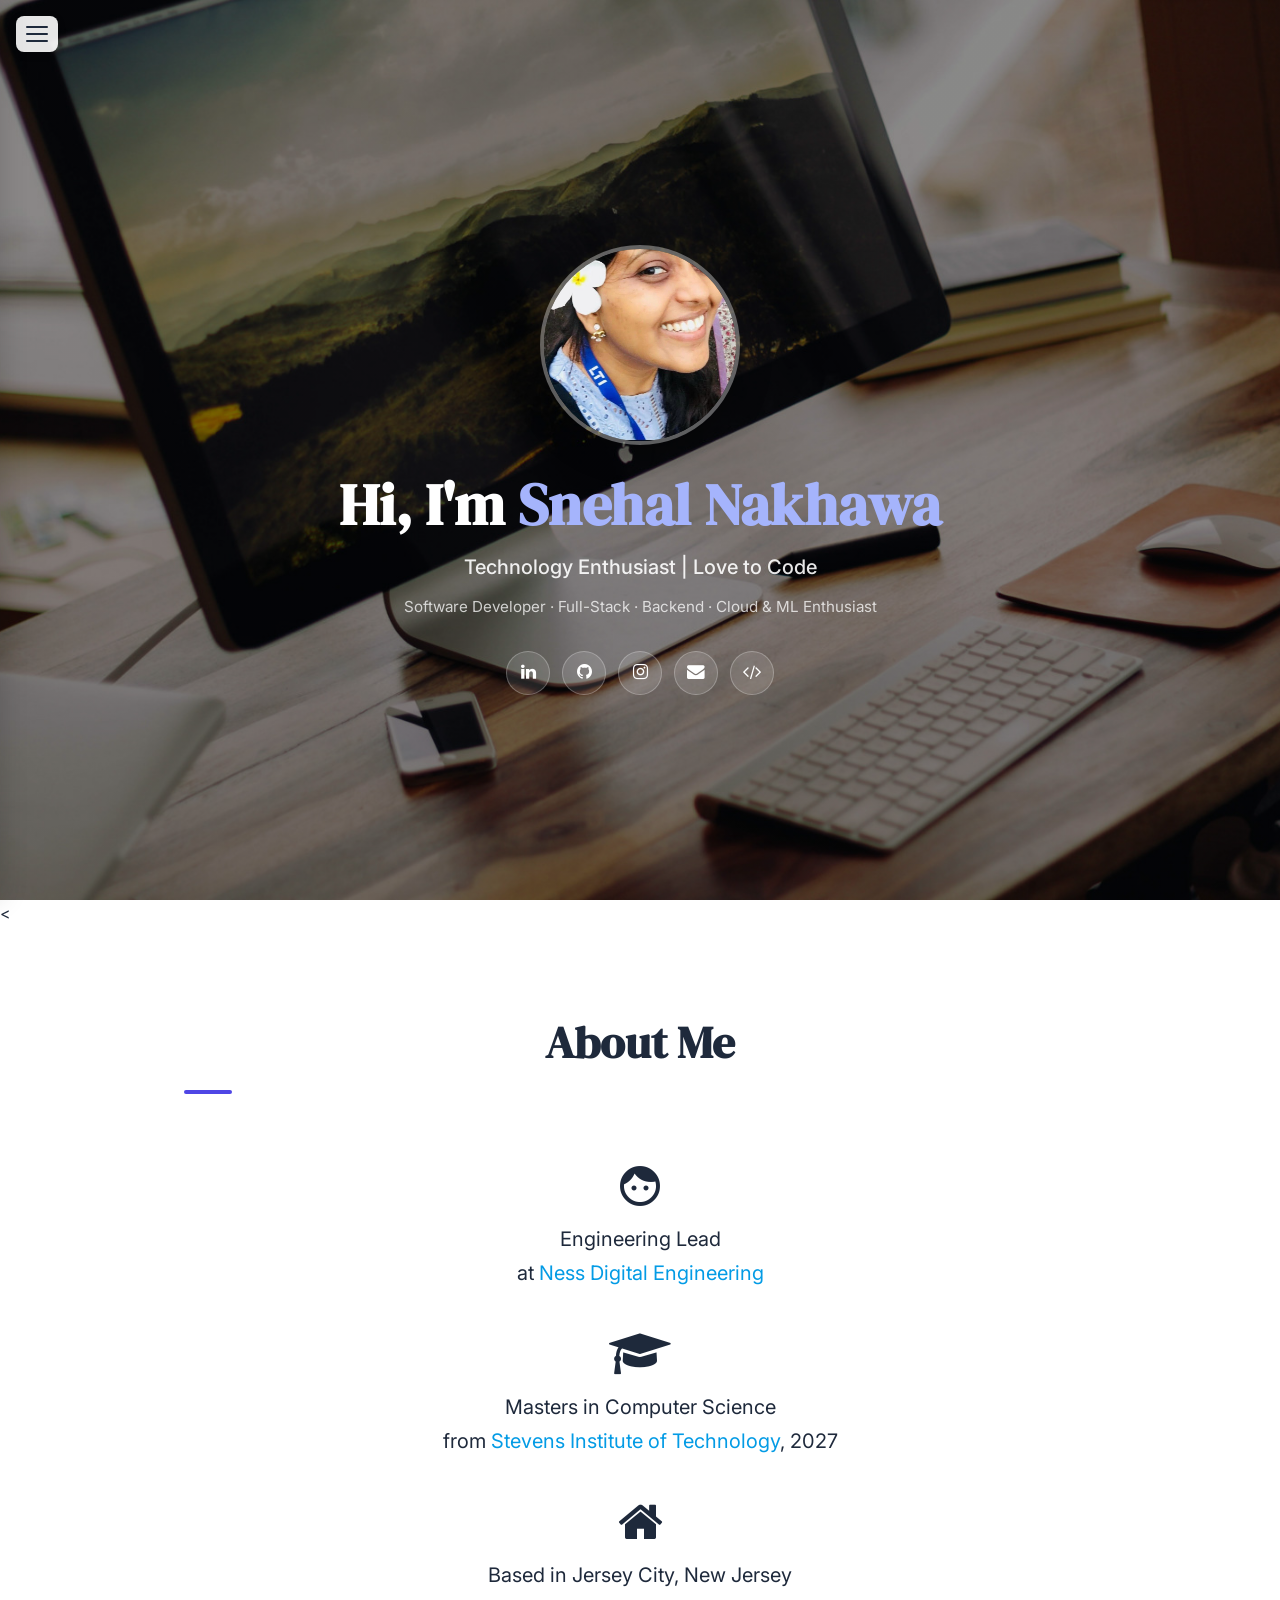
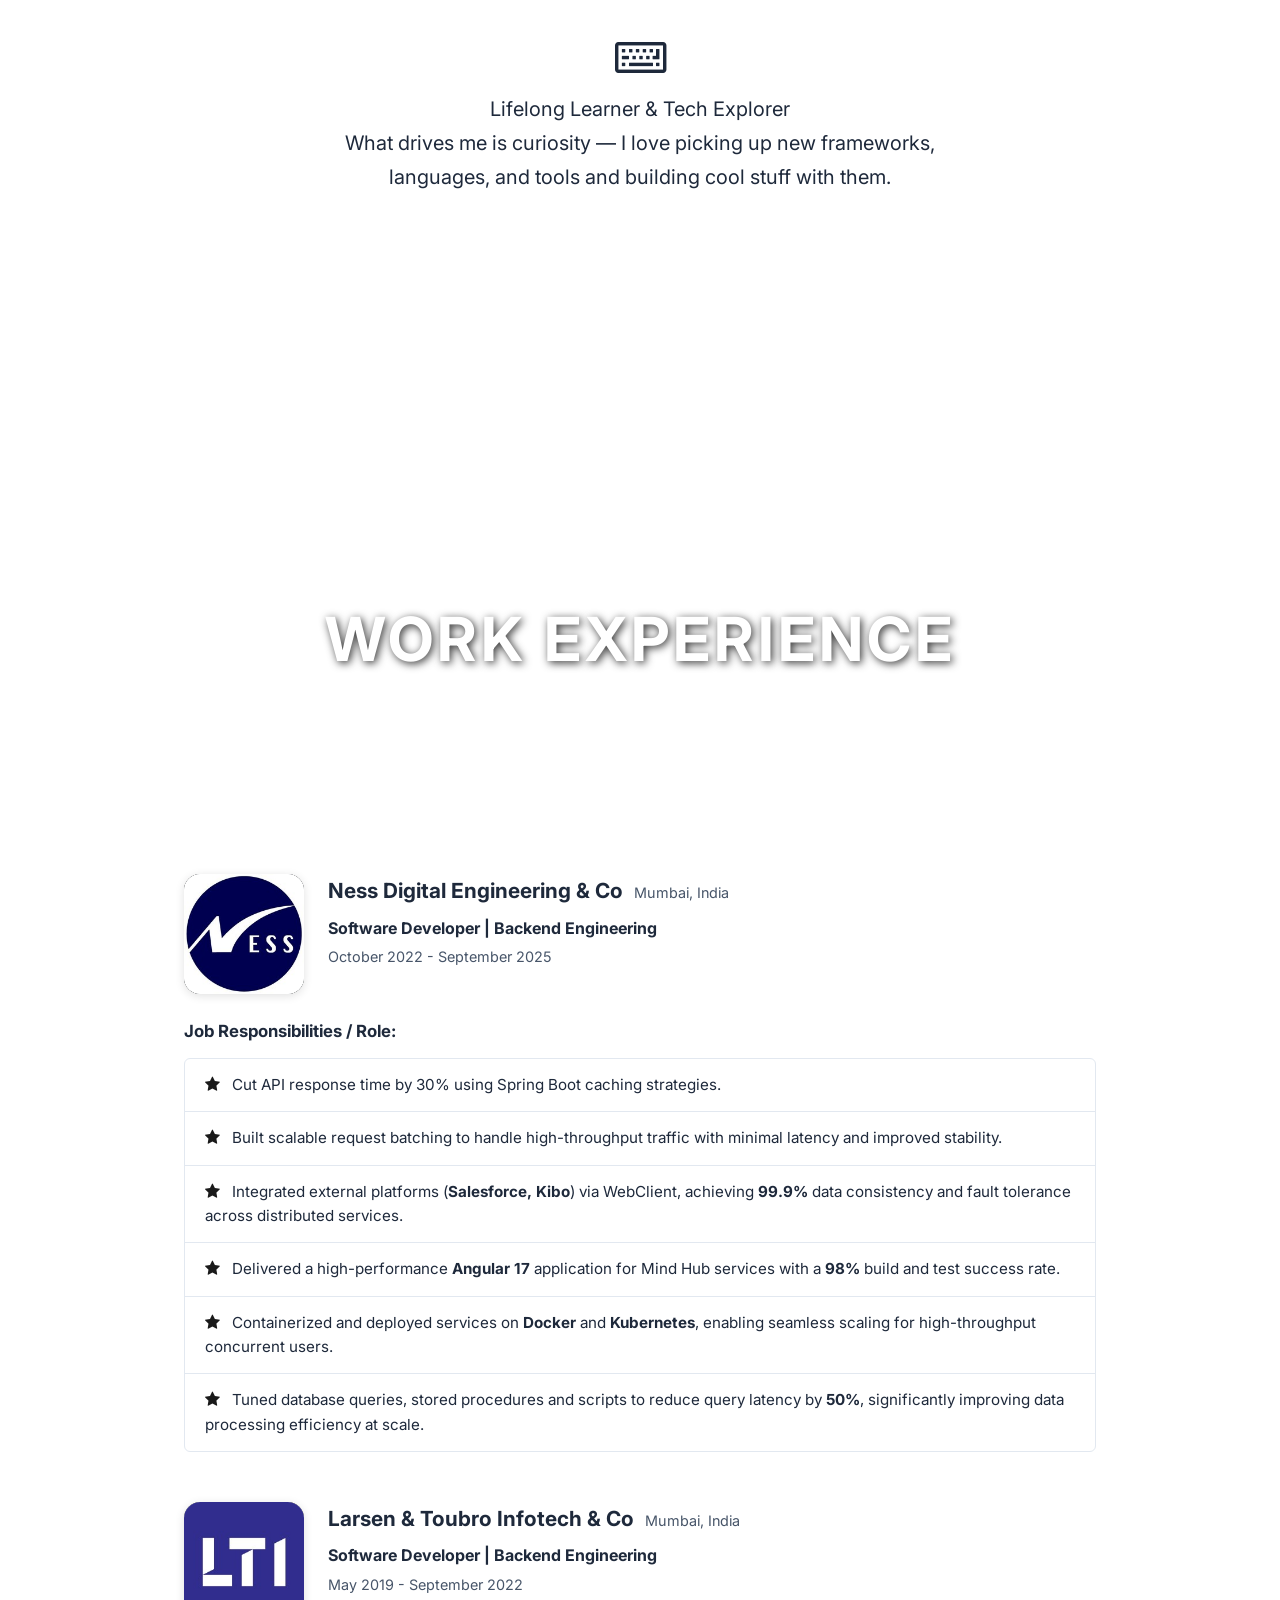
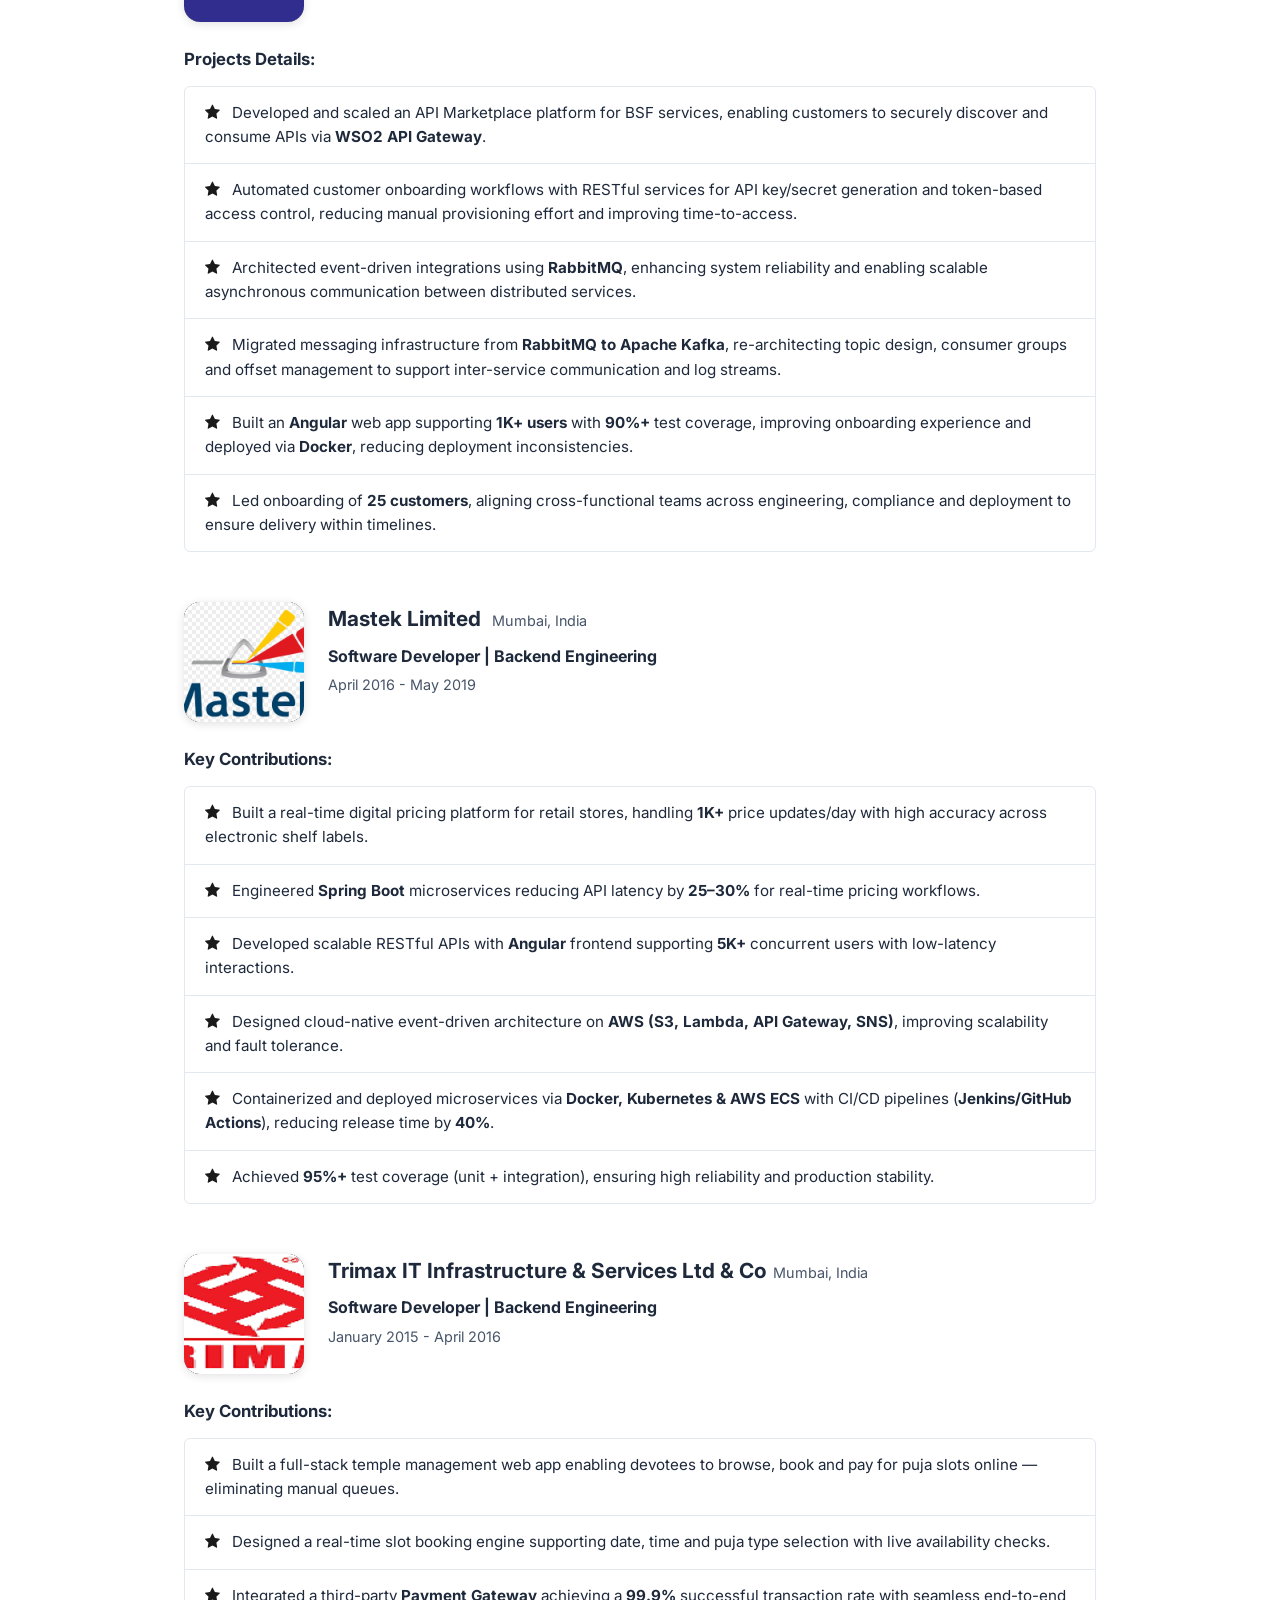
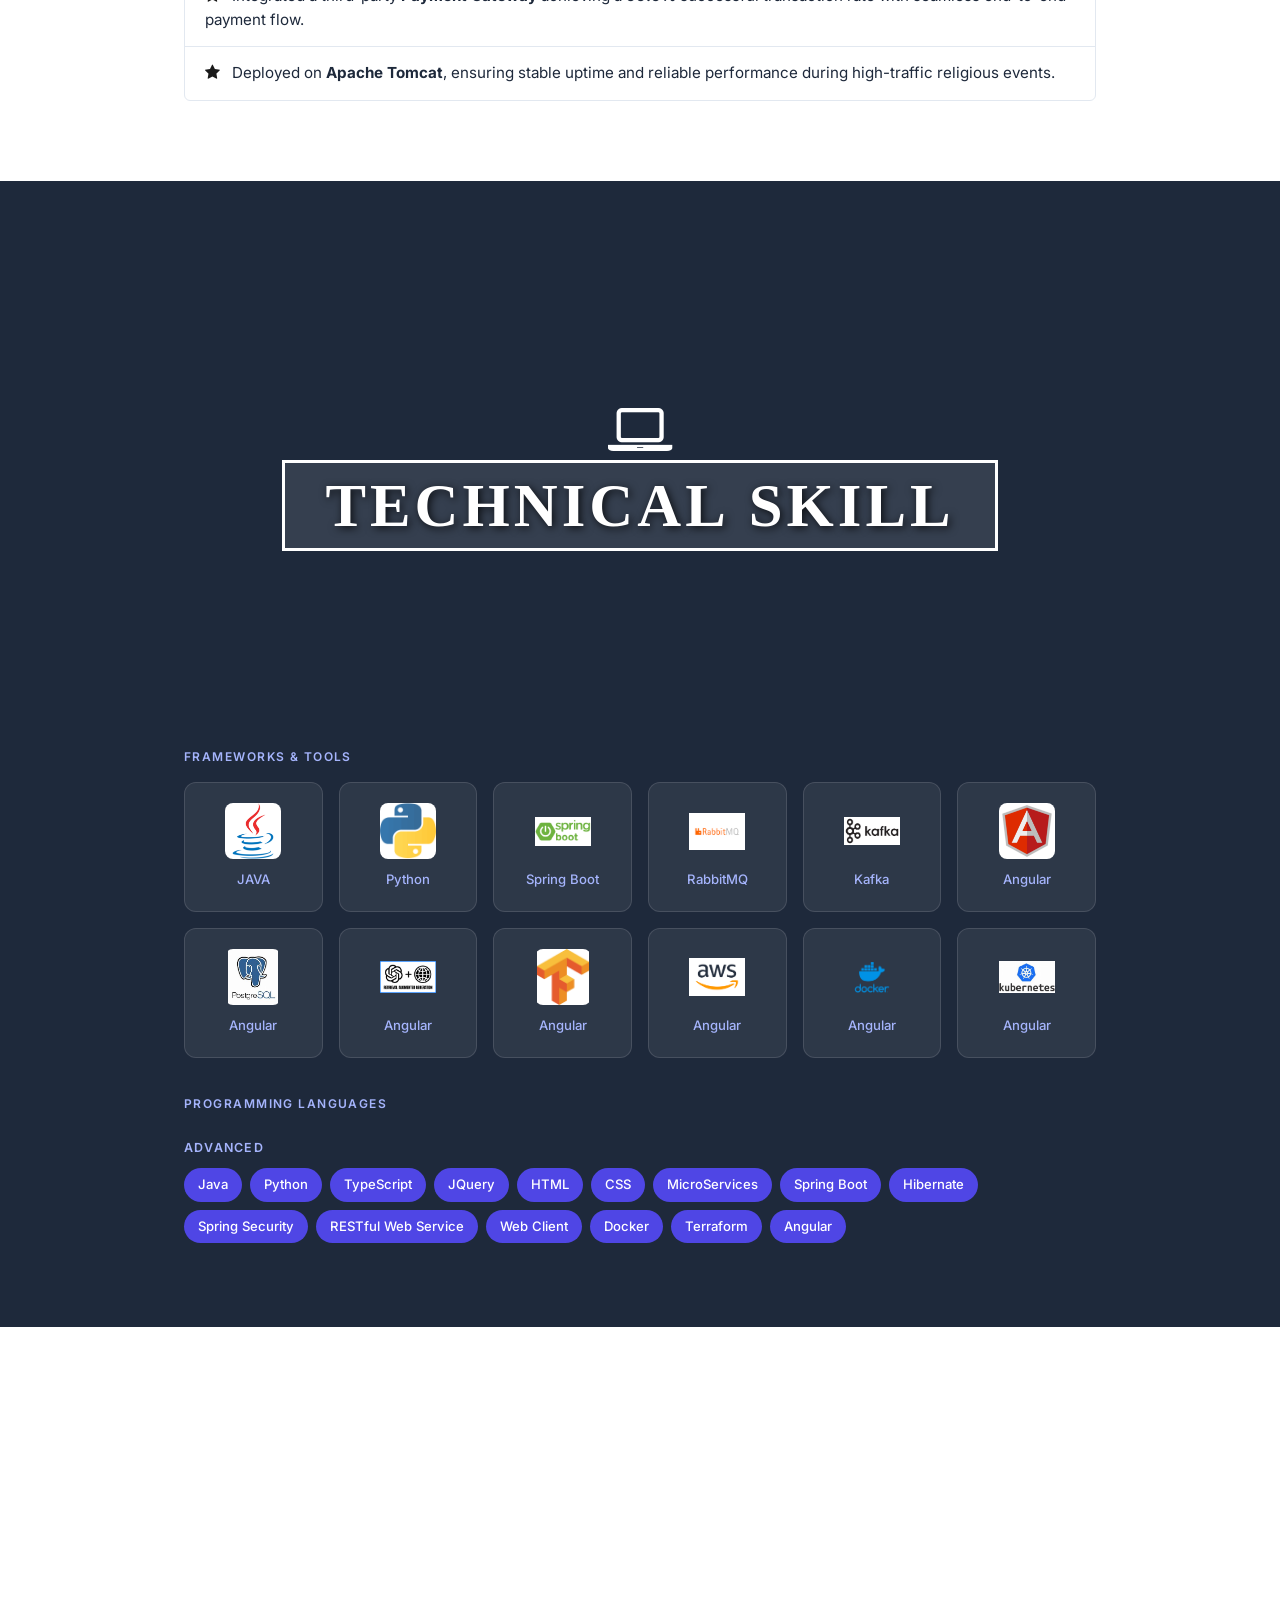
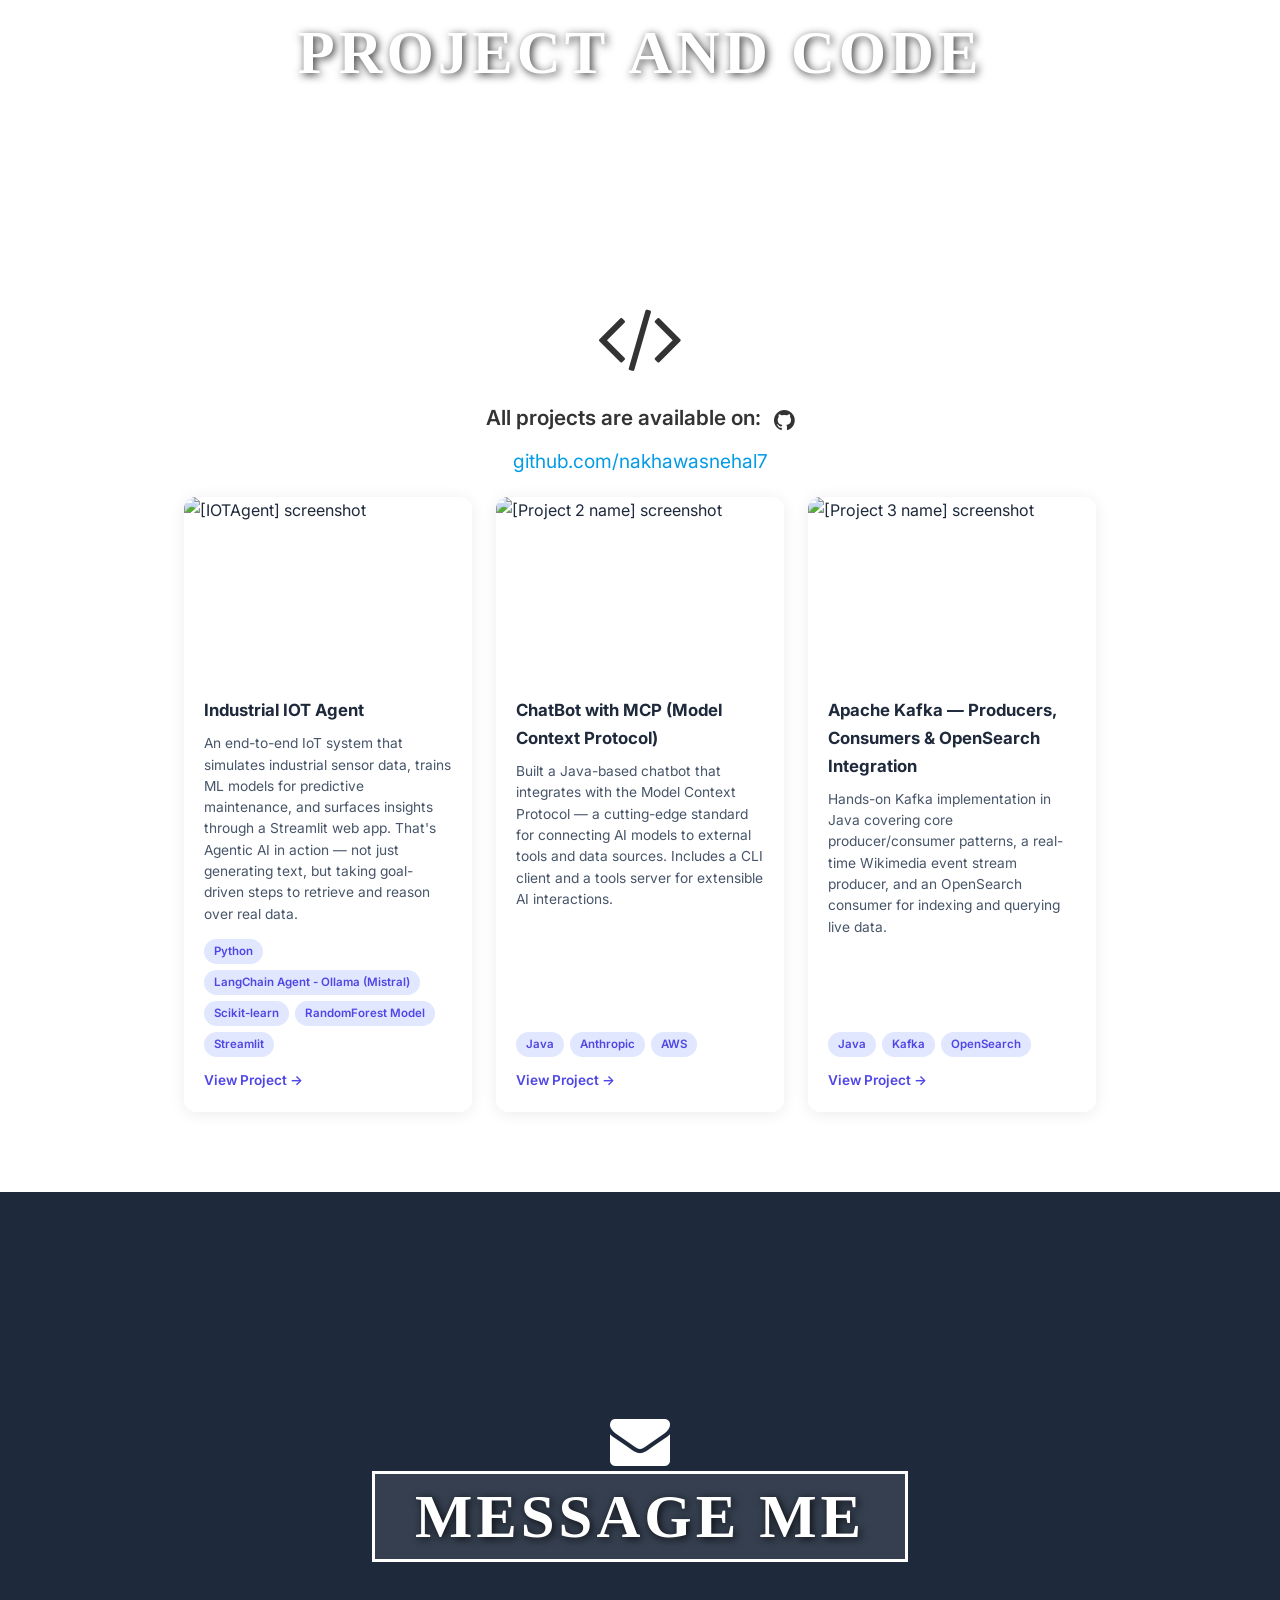
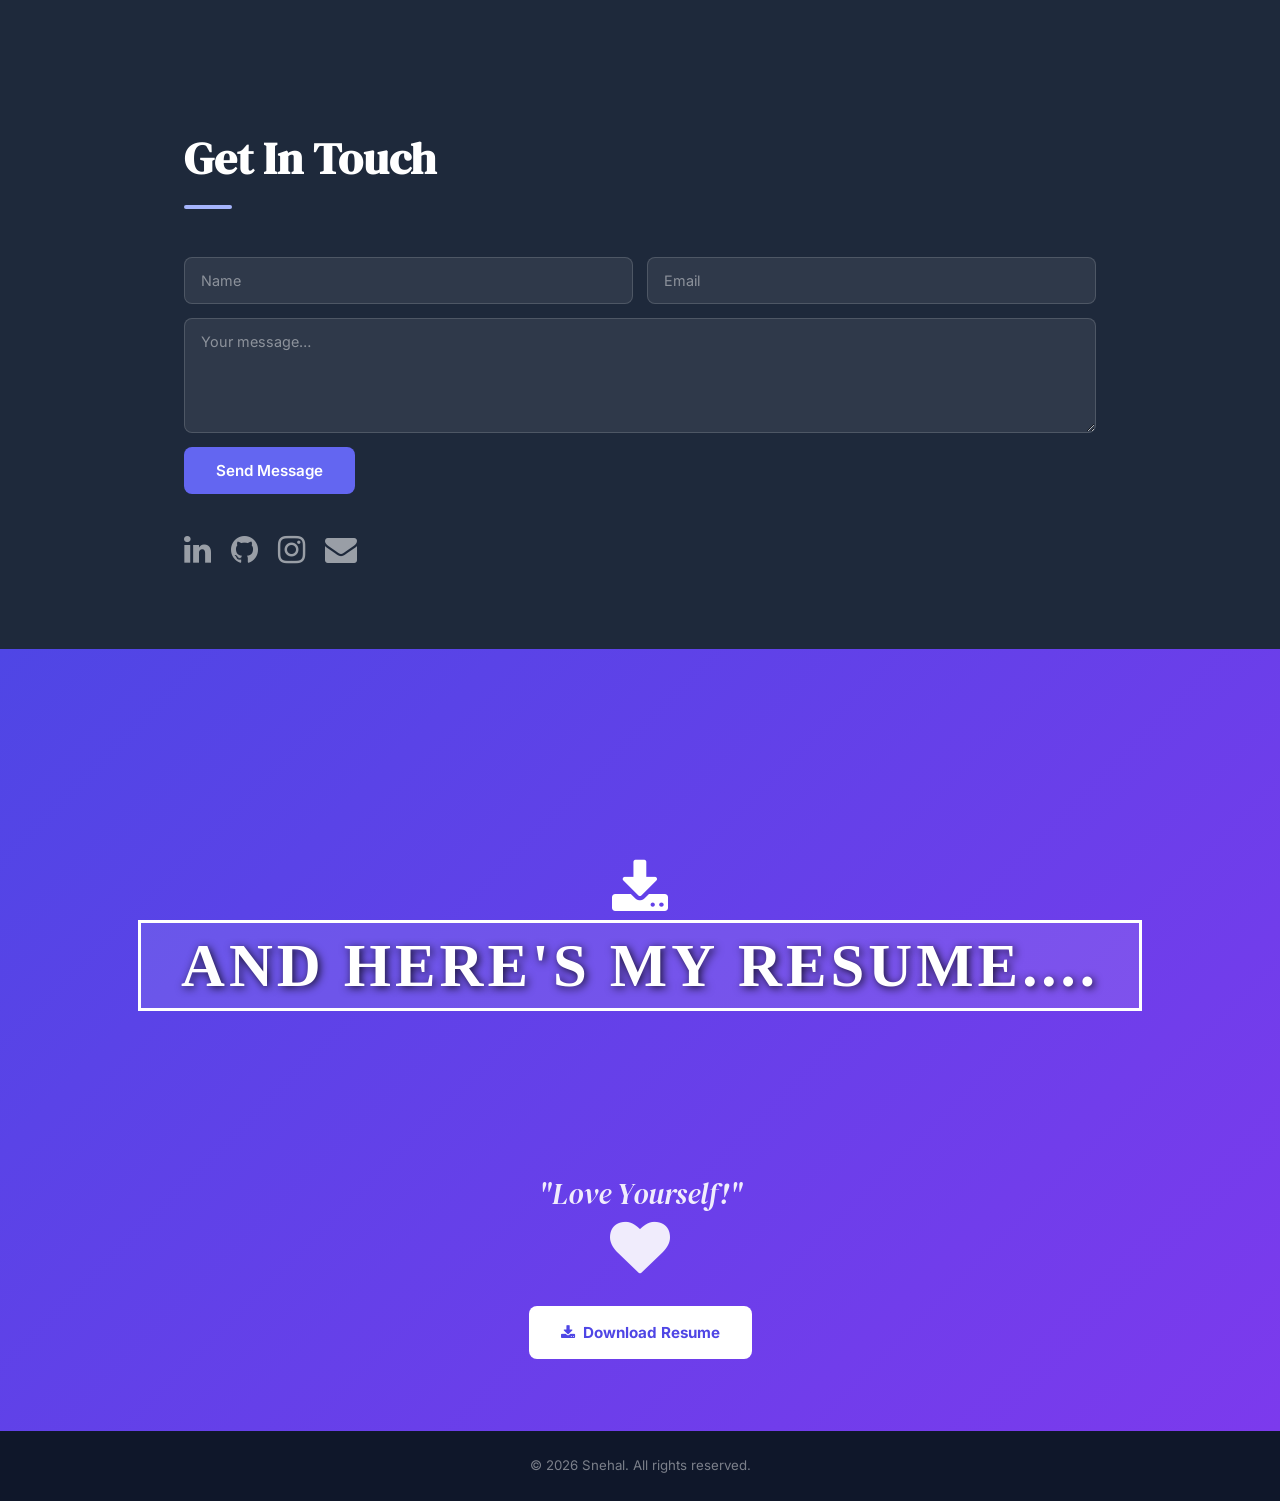
==== index.html @ 5f6dec52 "Added images, modified the html added experience added projects" ====
<!DOCTYPE html>
<html lang="en" dir="ltr" xmlns="http://www.w3.org/1999/html">
<head>
    <meta name="viewport" content="width=device-width, initial-scale=1">
    <meta charset="utf-8">
    <title>Snehal Nakhawa</title>
    <link rel="stylesheet" href="css/style.css">
    <link rel="stylesheet" href="https://cdnjs.cloudflare.com/ajax/libs/font-awesome/4.7.0/css/font-awesome.min.css">
    <link href="https://fonts.googleapis.com/css2?family=DM+Serif+Display:ital@0;1&family=Inter:wght@300;400;500;600&display=swap"
          rel="stylesheet">
    <link rel="stylesheet" href="https://fonts.googleapis.com/icon?family=Material+Icons">
</head>
<body>

<!-- =========================================================
     SIDE NAV
========================================================= -->
<input type="checkbox" id="togglebox">
<div class="overlay"><label for="togglebox"></label></div>

<nav id="offcanvas-menu">
    <div class="nav-header">
        <!-- PLACEHOLDER: Replace src with your avatar image -->
        <img class="nav-avatar" src="https://placehold.co/80x80/c7d2fe/4f46e5?text=You" alt="Your photo">
        <p class="nav-name">Your Name</p>
        <p class="nav-role">Your Role</p>
    </div>
    <ul class="side-nav-list">
        <li><a href="#hero"><i class="fa fa-home"></i> Home</a></li>
        <li><a href="#about"><i class="fa fa-user"></i> About Me</a></li>
        <li><a href="#skills"><i class="fa fa-laptop"></i> Skills</a></li>
        <li><a href="#experience"><i class="fa fa-briefcase"></i> Experience</a></li>
        <li><a href="#achievements"><i class="fa fa-star"></i> Achievements</a></li>
        <li><a href="#projects"><i class="fa fa-code"></i> Projects</a></li>
        <li><a href="#contact"><i class="fa fa-envelope"></i> Contact</a></li>
        <li>
            <a href="resume.pdf" target="_blank">
                <i class="fa fa-download"></i> My Resume
            </a>
        </li>
    </ul>
</nav>

<!-- Hamburger toggle -->
<div class="menu-toggle-wrap">
    <label for="togglebox" id="navtoggler" aria-label="Toggle menu">
        <span></span><span></span><span></span>
    </label>
</div>

<!-- =========================================================
     HERO
========================================================= -->
<section class="hero" id="hero" style="
  background-image: linear-gradient(rgba(0,0,0,0.45), rgba(0,0,0,0.45)), url('mac-desk.jpg');
  background-size: cover;
  background-position: center top;
">
    <div class="hero-inner">

        <!-- This should be YOUR ACTUAL PHOTO, not the banner -->
        <img
                class="hero-avatar"
                src="Snehal1.jpeg"
                alt="Photo of Snehal Nakhawa"
        >

        <h1 class="hero-name">Hi, I'm <strong>Snehal Nakhawa</strong></h1>
        <p class="hero-tagline">Technology Enthusiast | Love to Code</p>
        <p class="hero-sub">Software Developer · Full-Stack · Backend · Cloud & ML Enthusiast</p>

        <div class="hero-socials">
            <a href="https://www.linkedin.com/in/snehal-nakhawa-6ab2b4117/" aria-label="LinkedIn" class="social-icon"><i class="fa fa-linkedin"></i></a>
            <a href="https://github.com/nakhawasnehal7/" aria-label="GitHub" class="social-icon"><i class="fa fa-github"></i></a>
            <a href="#" aria-label="Instagram" class="social-icon"><i class="fa fa-instagram"></i></a>
            <a href="nakhawasnehal7@gmail.com" aria-label="Email" class="social-icon"><i class="fa fa-envelope"></i></a>
            <a href="https://leetcode.com/u/nakhawasnehal/" aria-label="Email" class="social-icon"><i class="fa fa-code"></i></a>
        </div>

    </div>
</section>

<!-- =========================================================
     ABOUT
========================================================= -->
<
<section class="section-block" id="about">
    <div class="section-inner">
        <h2 class="section-title" style="text-align:center;">About Me</h2>

        <div class="about-center">

            <!-- Job -->
            <div class="about-center-item">
                <i class="material-icons about-center-icon">face</i>
                <p>Engineering Lead</p>
                <p>at <a href="https://www.ness.com/">Ness Digital Engineering</a></p>
            </div>

            <!-- Education -->
            <div class="about-center-item">
                <i class="fa fa-graduation-cap about-center-icon"></i>
                <p>Masters in Computer Science</p>
                <p>from <a href="https://www.stevens.edu/">Stevens Institute of Technology</a>, 2027</p>
            </div>

            <!-- Hometown -->
            <div class="about-center-item">
                <i class="fa fa-home about-center-icon"></i>
                <p>Based in Jersey City, New Jersey</p>
            </div>

            <!-- Passion -->
            <div class="about-center-item">
                <i class="fa fa-keyboard-o about-center-icon"></i>
                <p>Lifelong Learner &amp; Tech Explorer</p>
                <p>What drives me is curiosity — I love picking up new frameworks, languages, and tools and building
                    cool stuff with them.</p>
            </div>

        </div>
    </div>
</section>


<!-- =========================================================
     WORK EXPERIENCE
========================================================= -->
<section class="section-block" id="experience">
    <div style="
    background-image: linear-gradient(rgba(0,0,0,0.5), rgba(0,0,0,0.4)), url('macbook-coffee.jpg');
    min-height: 450px;
    background-attachment: fixed;
    background-position: center;
    background-repeat: no-repeat;
    background-size: cover;
    display: flex;
    align-items: center;
    justify-content: center;
    text-align: center;
    ">
        <div>
            <i class="fa fa-briefcase" style="
      font-size: 60px;
      color: #fff;
      display: block;
      margin-bottom: 20px;
    "></i>
            <span style="
      font-size: 3.8rem;
      color: #fff;
      font-weight: bold;
      letter-spacing: 4px;
      text-transform: uppercase;
      border: 3px solid #fff;
      padding: 12px 40px;
      background-color: rgba(255,255,255,0.1);
      display: inline-block;
      text-shadow: 2px 2px 8px rgba(0,0,0,0.8);
    ">Work Experience</span>
        </div>
    </div>


    <!-- ── Ness Digital Engineering ── -->
    <div class="section-inner">
        <div class="exp-card-v2" style="margin-top: 50px;">
            <div class="exp-logo-v2" style="background:#1a1a1a;">
                <!-- "&" symbol logo like the screenshot -->
                <div class="exp-logo-v2">
                    <img src="CompanyLogo/Ness_Digital_Engineering_Logo.jpg" alt="LTI logo">
                </div>
            </div>
            <div class="exp-details-v2">
                <h3 class="exp-company-v2">Ness Digital Engineering &amp; Co <span
                        class="exp-loc-v2">Mumbai, India</span></h3>
                <p class="exp-role-v2">Software Developer | Backend Engineering</p>
                <p class="exp-dates-v2">October 2022 - September 2025</p>
            </div>
        </div>

        <p class="exp-resp-heading">Job Responsibilities / Role:</p>
        <ul class="exp-star-list">
            <li><i class="fa fa-star"></i>
                Cut API response time by 30% using Spring Boot caching strategies.
            </li>
            <li><i class="fa fa-star"></i>
                Built scalable request batching to handle high-throughput traffic with minimal latency and improved
                stability.
            </li>
            <li>
                <i class="fa fa-star"></i>
                Integrated external platforms (<b>Salesforce, Kibo</b>) via WebClient, achieving <b>99.9%</b> data
                consistency and fault tolerance across distributed services.
            </li>
            <li>
                <i class="fa fa-star"></i>
                Delivered a high-performance <b>Angular 17</b> application for Mind Hub services with a <b>98%</b> build
                and test success rate.
            </li>
            <li>
                <i class="fa fa-star"></i>
                Containerized and deployed services on <b>Docker</b> and <b>Kubernetes</b>, enabling seamless scaling
                for high-throughput concurrent users.
            </li>
            <li>
                <i class="fa fa-star"></i>
                Tuned database queries, stored procedures and scripts to reduce query latency by <b>50%</b>,
                significantly improving data processing efficiency at scale.
            </li>
        </ul>

        <!-- ── Larsen & Toubro Infotech ── -->
        <div class="exp-card-v2" style="margin-top: 50px;">
            <div class="exp-logo-v2" style="background:#1a1a1a;">
                <!-- "&" symbol logo like the screenshot -->
                <div class="exp-logo-v2">
                    <img src="CompanyLogo/LTI-logo1.png" alt="LTI logo">
                </div>
            </div>
            <div class="exp-details-v2">
                <h3 class="exp-company-v2">Larsen & Toubro Infotech &amp; Co <span
                        class="exp-loc-v2">Mumbai, India</span></h3>
                <p class="exp-role-v2">Software Developer | Backend Engineering</p>
                <p class="exp-dates-v2">May 2019 - September 2022</p>
            </div>
        </div>

        <p class="exp-resp-heading">Projects Details:</p>
        <ul class="exp-star-list">
            <li>
                <i class="fa fa-star"></i>
                Developed and scaled an API Marketplace platform for BSF services, enabling customers to securely
                discover and consume APIs via <b>WSO2 API Gateway</b>.
            </li>
            <li>
                <i class="fa fa-star"></i>
                Automated customer onboarding workflows with RESTful services for API key/secret generation and
                token-based access control, reducing manual provisioning effort and improving time-to-access.
            </li>
            <li>
                <i class="fa fa-star"></i>
                Architected event-driven integrations using <b>RabbitMQ</b>, enhancing system reliability and enabling
                scalable asynchronous communication between distributed services.
            </li>
            <li>
                <i class="fa fa-star"></i>
                Migrated messaging infrastructure from <b>RabbitMQ to Apache Kafka</b>, re-architecting topic design,
                consumer groups and offset management to support inter-service communication and log streams.
            </li>
            <li>
                <i class="fa fa-star"></i>
                Built an <b>Angular</b> web app supporting <b>1K+ users</b> with <b>90%+</b> test coverage, improving
                onboarding experience and deployed via <b>Docker</b>, reducing deployment inconsistencies.
            </li>
            <li>
                <i class="fa fa-star"></i>
                Led onboarding of <b>25 customers</b>, aligning cross-functional teams across engineering, compliance
                and deployment to ensure delivery within timelines.
            </li>
        </ul>


        <!-- ── Mastek Limited ── -->
        <div class="exp-card-v2" style="margin-top: 50px;">
            <div class="exp-logo-v2" style="background:#1a1a1a;">
                <!-- "&" symbol logo like the screenshot -->
                <div class="exp-logo-v2">
                    <img src="CompanyLogo/Mastek1.png" alt="LTI logo">
                </div>
            </div>
            <div class="exp-details-v2">
                <h3 class="exp-company-v2">Mastek Limited <span
                        class="exp-loc-v2">Mumbai, India</span></h3>
                <p class="exp-role-v2">Software Developer | Backend Engineering</p>
                <p class="exp-dates-v2">April 2016 - May 2019</p>
            </div>
        </div>


        <p class="exp-resp-heading">Key Contributions:</p>
        <ul class="exp-star-list">
            <li>
                <i class="fa fa-star"></i>
                Built a real-time digital pricing platform for retail stores, handling <b>1K+</b> price updates/day with
                high accuracy across electronic shelf labels.
            </li>
            <li>
                <i class="fa fa-star"></i>
                Engineered <b>Spring Boot</b> microservices reducing API latency by <b>25–30%</b> for real-time pricing
                workflows.
            </li>
            <li>
                <i class="fa fa-star"></i>
                Developed scalable RESTful APIs with <b>Angular</b> frontend supporting <b>5K+</b> concurrent users with
                low-latency interactions.
            </li>
            <li>
                <i class="fa fa-star"></i>
                Designed cloud-native event-driven architecture on <b>AWS (S3, Lambda, API Gateway, SNS)</b>, improving
                scalability and fault tolerance.
            </li>
            <li>
                <i class="fa fa-star"></i>
                Containerized and deployed microservices via <b>Docker, Kubernetes &amp; AWS ECS</b> with CI/CD
                pipelines (<b>Jenkins/GitHub Actions</b>), reducing release time by <b>40%</b>.
            </li>
            <li>
                <i class="fa fa-star"></i>
                Achieved <b>95%+</b> test coverage (unit + integration), ensuring high reliability and production
                stability.
            </li>
        </ul>

        <!-- ── Trimax Limited ── -->
        <div class="exp-card-v2" style="margin-top: 50px;">
            <div class="exp-logo-v2" style="background:#1a1a1a;">
                <!-- "&" symbol logo like the screenshot -->
                <div class="exp-logo-v2">
                    <img src="CompanyLogo/Trimax-IT-Infrastructure-Services-INFra.png" alt="LTI logo">
                </div>
            </div>
            <div class="exp-details-v2">
                <h3 class="exp-company-v2">Trimax IT Infrastructure & Services Ltd &amp; Co<span
                        class="exp-loc-v2">Mumbai, India</span></h3>
                <p class="exp-role-v2">Software Developer | Backend Engineering</p>
                <p class="exp-dates-v2">January 2015 - April 2016</p>
            </div>
        </div>

        <p class="exp-resp-heading">Key Contributions:</p>
        <ul class="exp-star-list">
            <li>
                <i class="fa fa-star"></i>
                Built a full-stack temple management web app enabling devotees to browse, book and pay for puja slots
                online — eliminating manual queues.
            </li>
            <li>
                <i class="fa fa-star"></i>
                Designed a real-time slot booking engine supporting date, time and puja type selection with live
                availability checks.
            </li>
            <li>
                <i class="fa fa-star"></i>
                Integrated a third-party <b>Payment Gateway</b> achieving a <b>99.9%</b> successful transaction rate
                with seamless end-to-end payment flow.
            </li>
            <li>
                <i class="fa fa-star"></i>
                Deployed on <b>Apache Tomcat</b>, ensuring stable uptime and reliable performance during high-traffic
                religious events.
            </li>
        </ul>
    </div>
</section>

<!-- =========================================================
   TECHNICAL SKILLS
========================================================= -->
<section class="section-block section-dark" id="skills">
    <div style="
    background-image: linear-gradient(rgba(0,0,0,0.5), rgba(0,0,0,0.4)), url('code-screen.jpg');
    min-height: 450px;
    background-attachment: fixed;
    background-position: center;
    background-repeat: no-repeat;
    background-size: cover;
    display: flex;
    align-items: center;
    justify-content: center;
    text-align: center;
    ">
        <div>
            <i class="fa fa-laptop" style="
      font-size: 60px;
      color: #fff;
      display: block;
      margin-bottom: 20px;
    "></br>
                <span style="
      font-size: 3.8rem;
      color: #fff;
      font-weight: bold;
      letter-spacing: 4px;
      text-transform: uppercase;
      border: 3px solid #fff;
      padding: 12px 40px;
      background-color: rgba(255,255,255,0.1);
      display: inline-block;
      text-shadow: 2px 2px 8px rgba(0,0,0,0.8);
    ">Technical Skill</span> </i>
        </div>
    </div>
    <div class="section-inner">

        <h3 class="subsection-label">Frameworks &amp; Tools</h3>
        <div class="tools-grid">
            <!--
              PLACEHOLDER: Each .tool-card shows a logo + name.
              Replace `src` with a real logo image path.
              Repeat this card for each tool you want.
            -->
            <div class="tool-card">
                <img src="TechLogo/Java.png" alt="Tool 1 logo">
                <p>JAVA</p>
            </div>
            <div class="tool-card">
                <img src="TechLogo/python.png" alt="Tool 2 logo">
                <p>Python</p>
            </div>
            <div class="tool-card">
                <img src="TechLogo/SpringBoot.png" alt="Tool 3 logo">
                <p>Spring Boot</p>
            </div>
            <div class="tool-card">
                <img src="TechLogo/RabbitMQ.png" alt="Tool 4 logo">
                <p>RabbitMQ</p>
            </div>
            <div class="tool-card">
                <img src="TechLogo/Kafka.png" alt="Tool 5 logo">
                <p>Kafka</p>
            </div>
            <div class="tool-card">
                <img src="TechLogo/Angular.jpg" alt="Tool 6 logo">
                <p>Angular</p>
            </div>
            <div class="tool-card">
                <img src="TechLogo/Postgres.jpg" alt="Tool 6 logo">
                <p>Angular</p>
            </div>
            <div class="tool-card">
                <img src="TechLogo/RAg.png" alt="Tool 6 logo">
                <p>Angular</p>
            </div>
            <div class="tool-card">
                <img src="TechLogo/TensorFlow.png" alt="Tool 6 logo">
                <p>Angular</p>
            </div>
            <div class="tool-card">
                <img src="TechLogo/AWS.png" alt="Tool 6 logo">
                <p>Angular</p>
            </div>
            <div class="tool-card">
                <img src="TechLogo/Docker-Emblem.png" alt="Tool 6 logo">
                <p>Angular</p>
            </div>
            <div class="tool-card">
                <img src="TechLogo/Kubernetes.jpg" alt="Tool 6 logo">
                <p>Angular</p>
            </div>
        </div>

        <h3 class="subsection-label">Programming Languages</h3>

        <p class="skill-level-label">Advanced</p>
        <div class="chip-row">
            <!-- PLACEHOLDER: Replace each [Language] with your language -->
            <span class="chip">Java</span>
            <span class="chip">Python</span>
            <span class="chip">TypeScript</span>
            <span class="chip">JQuery</span>
            <span class="chip">HTML</span>
            <span class="chip">CSS</span>
            <span class="chip">MicroServices</span>
            <span class="chip">Spring Boot</span>
            <span class="chip">Hibernate</span>
            <span class="chip">Spring Security</span>
            <span class="chip">RESTful Web Service</span>
            <span class="chip">Web Client</span>
            <span class="chip">Docker</span>
            <span class="chip">Terraform</span>
            <span class="chip">Angular</span>
        </div>

    </div>
</section>


<!-- =========================================================
     ACHIEVEMENTS & CERTIFICATIONS
========================================================= -->
<!--
  <section class="section-block section-accent" id="achievements">
    <div class="section-inner">
      <h2 class="section-title">Achievements &amp; Certifications</h2>

      <div class="cert-grid">

        &lt;!&ndash;
          PLACEHOLDER: One .cert-card per certification / achievement.
          Replace logo src, title, issuer, date, and description.
        &ndash;&gt;
        <div class="cert-card">
          <img class="cert-logo" src="https://placehold.co/60x60/f0fdf4/16a34a?text=Org" alt="[Org] logo">
          <div class="cert-body">
            <h3 class="cert-title">[Certification Name]</h3>
            <p class="cert-issuer"><a href="#">[Issuing Organization]</a></p>
            <p class="cert-date">[Month Year]</p>
            <p>[Short description of what this cert covers or why you pursued it.]</p>
            <a class="cert-link" href="#">View Certificate →</a>
          </div>
        </div>

        <div class="cert-card">
          <img class="cert-logo" src="https://placehold.co/60x60/eff6ff/2563eb?text=Org" alt="[Org] logo">
          <div class="cert-body">
            <h3 class="cert-title">[Certification Name]</h3>
            <p class="cert-issuer"><a href="#">[Issuing Organization]</a></p>
            <p class="cert-date">[Month Year]</p>
            <p>[Short description.]</p>
            <a class="cert-link" href="#">View Certificate →</a>
          </div>
        </div>

        <div class="cert-card">
          <img class="cert-logo" src="https://placehold.co/60x60/fef9c3/a16207?text=Org" alt="[Org] logo">
          <div class="cert-body">
            <h3 class="cert-title">[Certification Name]</h3>
            <p class="cert-issuer"><a href="#">[Issuing Organization]</a></p>
            <p class="cert-date">[Month Year]</p>
            <p>[Short description.]</p>
            <a class="cert-link" href="#">View Certificate →</a>
          </div>
        </div>

        <div class="cert-card">
          <img class="cert-logo" src="https://placehold.co/60x60/fce7f3/9d174d?text=Org" alt="[Org] logo">
          <div class="cert-body">
            <h3 class="cert-title">[Award / Achievement]</h3>
            <p class="cert-issuer"><a href="#">[Issuing Organization]</a></p>
            <p class="cert-date">[Month Year]</p>
            <p>[Short description.]</p>
            <a class="cert-link" href="#">Learn More →</a>
          </div>
        </div>

      </div>
    </div>
  </section>
-->

<!-- =========================================================
     PROJECTS
========================================================= -->
<section class="section-block" id="projects">
    <div style="
    background-image: linear-gradient(rgba(0,0,0,0.5), rgba(0,0,0,0.4)), url('code-sayings.png');
    min-height: 450px;
    background-attachment: fixed;
    background-position: center;
    background-repeat: no-repeat;
    background-size: cover;
    display: flex;
    align-items: center;
    justify-content: center;
    text-align: center;
    ">
        <div>
            <i class="fa fa-code" style="
      font-size: 60px;
      color: #fff;
      display: block;
      margin-bottom: 20px;
    "></br>
                <span style="
      font-size: 3.8rem;
      color: #fff;
      font-weight: bold;
      letter-spacing: 4px;
      text-transform: uppercase;
      border: 3px solid #fff;
      padding: 12px 40px;
      background-color: rgba(255,255,255,0.1);
      display: inline-block;
      text-shadow: 2px 2px 8px rgba(0,0,0,0.8);
    ">Project and Code</span> </i>
        </div>
    </div>
    <div class="section-inner">
        <div style="text-align: center; padding: 40px 0 20px;">

            <!-- Code icon -->
            <i class="fa fa-code" style="font-size: 80px; color: #333;"></i>

            <!-- Text + GitHub icon on same line -->
            <p style="font-size: 1.3rem; font-weight: 600; color: #333; margin: 24px 0 10px;">
                All projects are available on:
                <a href="https://github.com/nakhawasnehal7" style="color: #333;">
                    <i class="fa fa-github" style="font-size: 1.5rem; vertical-align: middle; margin-left: 8px;"></i>
                </a>
            </p>

            <!-- GitHub link -->
            <a
                    href="https://github.com/nakhawasnehal7"
                    style="font-size: 1.2rem; color: #039be5; text-decoration: none;"
            >
                github.com/nakhawasnehal7
            </a>

        </div>
        <div class="projects-grid">

            <!--
              PLACEHOLDER: One .project-card per project.
              Replace image src, title, description, and link.
            -->
            <div class="project-card">
                <!-- PLACEHOLDER: project screenshot or illustration -->
                <img
                        class="project-img"
                        src="https://placehold.co/400x220/0f172a/a855f7?text=Project+Screenshot"
                        alt="[IOTAgent] screenshot"
                >
                <div class="project-body">
                    <h3>Industrial IOT Agent</h3>
                    <p>An end-to-end IoT system that simulates industrial sensor data, trains ML models for predictive
                        maintenance, and surfaces insights through a Streamlit web app. That's Agentic AI in action —
                        not just generating text, but taking goal-driven steps to retrieve and reason over real
                        data.</p>
                    <div class="project-tags">
                        <span class="ptag">Python</span>
                        <span class="ptag">LangChain Agent - Ollama (Mistral)</span>
                        <span class="ptag">Scikit-learn</span>
                        <span class="ptag">RandomForest Model</span>
                        <span class="ptag">Streamlit</span>
                    </div>
                    <a class="project-link" href="https://github.com/nakhawasnehal7/IndustrialIoTSimulation">View
                        Project →</a>
                </div>
            </div>

            <div class="project-card">
                <img
                        class="project-img"
                        src="https://placehold.co/400x220/0f172a/a855f7?text=Project+Screenshot"
                        alt="[Project 2 name] screenshot"
                >
                <div class="project-body">
                    <h3>ChatBot with MCP (Model Context Protocol)</h3>
                    <p>Built a Java-based chatbot that integrates with the Model Context Protocol — a cutting-edge
                        standard for connecting AI models to external tools and data sources. Includes a CLI client and
                        a tools server for extensible AI interactions.</p>
                    <div class="project-tags">
                        <span class="ptag">Java</span>
                        <span class="ptag">Anthropic</span>
                        <span class="ptag">AWS</span>
                    </div>
                    <a class="project-link" href="https://lnkd.in/e8gKJ6jJ">View Project →</a>
                </div>
            </div>

            <div class="project-card">
                <img
                        class="project-img"
                        src="https://placehold.co/400x220/0f172a/22d3ee?text=Project+Screenshot"
                        alt="[Project 3 name] screenshot"
                >
                <div class="project-body">
                    <h3>Apache Kafka — Producers, Consumers & OpenSearch Integration</h3>
                    <p>Hands-on Kafka implementation in Java covering core producer/consumer patterns, a real-time
                        Wikimedia event stream producer, and an OpenSearch consumer for indexing and querying live
                        data.</p>
                    <div class="project-tags">
                        <span class="ptag">Java</span>
                        <span class="ptag">Kafka</span>
                        <span class="ptag">OpenSearch</span>
                    </div>
                    <a class="project-link" href="https://lnkd.in/eRassceQ">View Project →</a>
                </div>
            </div>

        </div>
    </div>
</section>

<!-- =========================================================
     CONTACT
========================================================= -->
<section class="section-block section-dark" id="contact">
    <div style="
    background-image: linear-gradient(rgba(0,0,0,0.5), rgba(0,0,0,0.4)), url('pen-writing.jpg');
    min-height: 450px;
    background-attachment: fixed;
    background-position: center;
    background-repeat: no-repeat;
    background-size: cover;
    display: flex;
    align-items: center;
    justify-content: center;
    text-align: center;
    ">
        <div>
            <i class="fa fa-envelope" style="
      font-size: 60px;
      color: #fff;
      display: block;
      margin-bottom: 20px;
    "></br>
                <span style="
      font-size: 3.8rem;
      color: #fff;
      font-weight: bold;
      letter-spacing: 4px;
      text-transform: uppercase;
      border: 3px solid #fff;
      padding: 12px 40px;
      background-color: rgba(255,255,255,0.1);
      display: inline-block;
      text-shadow: 2px 2px 8px rgba(0,0,0,0.8);
    ">Message Me</span> </i>
        </div>
    </div>
    <div class="section-inner contact-inner">
        <h2 class="section-title light">Get In Touch</h2>

        <form class="contact-form" action="#" method="post">
            <div class="form-row">
                <input type="text" name="name" placeholder="Name" required>
                <input type="email" name="email" placeholder="Email" required>
            </div>
            <textarea name="message" rows="5" placeholder="Your message…" required></textarea>
            <button type="submit" class="submit-btn">Send Message</button>
        </form>

        <div class="contact-socials">
            <a href="https://www.linkedin.com/in/snehal-nakhawa-6ab2b4117/" aria-label="LinkedIn"><i class="fa fa-linkedin fa-2x"></i></a>
            <a href="https://github.com/nakhawasnehal7/" aria-label="GitHub"><i class="fa fa-github fa-2x"></i></a>
            <a href="https://twitter.com/yourhandle" aria-label="Instagram"><i class="fa fa-instagram fa-2x"></i></a>
            <a href="nakhawasnehal7@gmail.com" aria-label="Email"><i class="fa fa-envelope fa-2x"></i></a>
        </div>
    </div>
</section>

<!-- =========================================================
     RESUME DOWNLOAD BANNER
========================================================= -->
<section class="resume-banner">
    <div style="
    background-image: linear-gradient(rgba(0,0,0,0.5), rgba(0,0,0,0.4)), url('quote-einstein.jpg');
    min-height: 450px;
    background-attachment: fixed;
    background-position: center;
    background-repeat: no-repeat;
    background-size: cover;
    display: flex;
    align-items: center;
    justify-content: center;
    text-align: center;
    ">
        <div>
            <i class="fa fa-download" style="
      font-size: 60px;
      color: #fff;
      display: block;
      margin-bottom: 20px;
    "></br>
                <span style="
      font-size: 3.8rem;
      color: #fff;
      font-weight: bold;
      letter-spacing: 4px;
      text-transform: uppercase;
      border: 3px solid #fff;
      padding: 12px 40px;
      background-color: rgba(255,255,255,0.1);
      display: inline-block;
      text-shadow: 2px 2px 8px rgba(0,0,0,0.8);
    ">And here's my resume....</span> </i>
        </div>
    </div>
    <div class="section-inner" style="text-align:center">
        <p class="resume-quote">"Love Yourself!"  <i class="fa fa-heart" style="
      font-size: 60px;
      color: #fff;
      display: block;
      margin-bottom: 20px;
    "></i></p>
        <a href="resume.pdf" download class="resume-btn">
            <i class="fa fa-download"></i> Download Resume
        </a>
    </div>
</section>

<!-- =========================================================
     FOOTER
========================================================= -->
<footer class="site-footer">
    <p>© <span id="year"></span> Snehal. All rights reserved.</p>
</footer>

<!-- Scroll to top button -->
<button id="scrollTopBtn" onclick="window.scrollTo({top:0,behavior:'smooth'})" aria-label="Scroll to top">
    <i class="fa fa-angle-up"></i>
</button>

<script>
    // Auto-update year in footer
    document.getElementById('year').textContent = new Date().getFullYear();

    // Show/hide scroll-to-top button
    window.addEventListener('scroll', () => {
      document.getElementById('scrollTopBtn').style.display =
        window.scrollY > 300 ? 'flex' : 'none';
    });
</script>

</body>
</html>
---- css/style.css ----
/* ============================================================
   PORTFOLIO TEMPLATE — style.css
   Fonts: DM Serif Display (headings) + Inter (body)
   Replace [brackets] in HTML with your real content.
   ============================================================ */

/* ---------- Reset & Base ---------- */
*, *::before, *::after { box-sizing: border-box; margin: 0; padding: 0; }

:root {
  --indigo:   #4f46e5;
  --indigo-lt:#e0e7ff;
  --slate:    #1e293b;
  --slate-mid:#475569;
  --slate-lt: #f1f5f9;
  --white:    #ffffff;
  --accent:   #6366f1;
  --accent2:  #a5b4fc;
  --radius:   12px;
  --nav-w:    280px;
}

html { scroll-behavior: smooth; }

body {
  font-family: 'Inter', sans-serif;
  color: var(--slate);
  background: var(--white);
  line-height: 1.65;
}

a { color: var(--indigo); text-decoration: none; }
a:hover { text-decoration: underline; }

img { display: block; max-width: 100%; }

/* ---------- Hamburger Menu ---------- */
input[type="checkbox"]#togglebox {
  position: fixed;
  visibility: hidden;
  pointer-events: none;
}

.menu-toggle-wrap {
  position: fixed;
  top: 16px;
  left: 16px;
  z-index: 200;
}

label#navtoggler {
  display: flex;
  flex-direction: column;
  gap: 5px;
  cursor: pointer;
  padding: 10px;
  background: rgba(255,255,255,0.9);
  border-radius: 8px;
  box-shadow: 0 2px 8px rgba(0,0,0,0.12);
}

label#navtoggler span {
  display: block;
  width: 22px;
  height: 2px;
  background: var(--slate);
  border-radius: 2px;
  transition: transform .3s, opacity .3s;
}

/* ---------- Side Nav ---------- */
#offcanvas-menu {
  position: fixed;
  top: 0; left: 0;
  height: 100vh;
  width: var(--nav-w);
  background: var(--white);
  box-shadow: 4px 0 24px rgba(0,0,0,0.12);
  transform: translateX(calc(-1 * var(--nav-w)));
  transition: transform .35s ease;
  z-index: 300;
  overflow-y: auto;
  display: flex;
  flex-direction: column;
}

input#togglebox:checked ~ #offcanvas-menu {
  transform: translateX(0);
}

.nav-header {
  background: linear-gradient(135deg, var(--indigo), var(--accent));
  padding: 32px 24px 24px;
  text-align: center;
  color: var(--white);
}

.nav-avatar {
  width: 72px; height: 72px;
  border-radius: 50%;
  margin: 0 auto 12px;
  border: 3px solid rgba(255,255,255,0.5);
  object-fit: cover;
}

.nav-name  { font-weight: 600; font-size: 1rem; }
.nav-role  { font-size: .82rem; opacity: .8; }

.side-nav-list {
  list-style: none;
  padding: 16px 0;
  flex: 1;
}

.side-nav-list li a {
  display: flex;
  align-items: center;
  gap: 14px;
  padding: 13px 24px;
  color: var(--slate);
  font-size: .9rem;
  font-weight: 500;
  transition: background .2s, color .2s;
}

.side-nav-list li a:hover {
  background: var(--indigo-lt);
  color: var(--indigo);
  text-decoration: none;
}

.side-nav-list li a .fa { width: 18px; color: var(--slate-mid); }

/* Overlay */
.overlay {
  position: fixed; inset: 0;
  background: rgba(0,0,0,0.45);
  opacity: 0; visibility: hidden;
  transition: opacity .35s;
  z-index: 250;
}

.overlay label { position: absolute; inset: 0; cursor: pointer; }

input#togglebox:checked ~ .overlay {
  opacity: 1; visibility: visible;
}

/* ---------- Shared Section Styles ---------- */
.section-block { padding: 80px 0; }
.section-inner  { max-width: 960px; margin: 0 auto; padding: 0 24px; }
.section-title  {
  font-family: 'DM Serif Display', serif;
  font-size: clamp(2rem, 4vw, 2.8rem);
  margin-bottom: 48px;
  position: relative;
}
.section-title::after {
  content: '';
  display: block;
  width: 48px; height: 4px;
  background: var(--indigo);
  border-radius: 2px;
  margin-top: 10px;
}
.section-title.light { color: var(--white); }
.section-title.light::after { background: var(--accent2); }

.section-dark   { background: var(--slate); color: var(--white); }
.section-accent { background: var(--indigo-lt); }

.subsection-label {
  font-size: .75rem;
  font-weight: 600;
  letter-spacing: .12em;
  text-transform: uppercase;
  color: var(--slate-mid);
  margin: 36px 0 16px;
}

.section-dark .subsection-label { color: var(--accent2); }

/* ---------- HERO ---------- */
.hero {
  min-height: 100vh;
  display: flex;
  align-items: center;
  justify-content: center;
  background:
    linear-gradient(135deg, #312e81 0%, #4f46e5 50%, #6366f1 100%);
  /* To use your own image, add this line (replace the path):
     background-image: linear-gradient(rgba(15,23,42,.55),rgba(15,23,42,.6)), url('your-hero-bg.jpg');
     background-size: cover; background-position: center;
  */
  color: var(--white);
  text-align: center;
  padding: 120px 24px 80px;
}

.hero-inner { max-width: 640px; }

.hero-avatar {
  width: 200px; height: 200px;
  border-radius: 50%;
  object-fit: cover;
  border: 4px solid rgba(255,255,255,.35);
  margin: 0 auto 28px;
  box-shadow: 0 8px 32px rgba(0,0,0,.25);
}

.hero-name {
  font-family: 'DM Serif Display', serif;
  font-size: clamp(2rem, 6vw, 3.6rem);
  line-height: 1.1;
  margin-bottom: 14px;
}

.hero-name strong { color: var(--accent2); }

.hero-tagline {
  font-size: clamp(1rem, 2.5vw, 1.25rem);
  font-weight: 500;
  margin-bottom: 10px;
  opacity: .9;
}

.hero-sub {
  font-size: .95rem;
  opacity: .75;
  margin-bottom: 32px;
}

.hero-socials { display: flex; justify-content: center; gap: 12px; flex-wrap: wrap; }

.social-icon {
  display: flex; align-items: center; justify-content: center;
  width: 44px; height: 44px;
  border-radius: 50%;
  background: rgba(255,255,255,.12);
  color: var(--white);
  font-size: 1.1rem;
  transition: background .2s, transform .2s;
  border: 1px solid rgba(255,255,255,.25);
}
.social-icon:hover { background: rgba(255,255,255,.25); transform: translateY(-2px); text-decoration: none; }

/* ---------- ABOUT ---------- */
.about-grid {
  display: grid;
  grid-template-columns: 1fr 1.5fr;
  gap: 48px;
  align-items: start;
}

.about-photo {
  width: 100%;
  border-radius: var(--radius);
  box-shadow: 0 12px 40px rgba(79,70,229,.15);
  object-fit: cover;
}

.about-item {
  display: flex;
  align-items: flex-start;
  gap: 16px;
  margin-bottom: 28px;
}

.about-icon {
  font-size: 1.5rem;
  color: var(--indigo);
  width: 32px;
  flex-shrink: 0;
  margin-top: 2px;
}

.about-item h3 { font-size: 1rem; font-weight: 600; margin-bottom: 2px; }
.about-item p  { font-size: .9rem; color: var(--slate-mid); }

/* ---------- SKILLS ---------- */
.tools-grid {
  display: grid;
  grid-template-columns: repeat(auto-fill, minmax(130px, 1fr));
  gap: 16px;
  margin-bottom: 8px;
}

.tool-card {
  background: rgba(255,255,255,.07);
  border: 1px solid rgba(255,255,255,.12);
  border-radius: var(--radius);
  padding: 20px 12px;
  text-align: center;
  transition: transform .2s, background .2s;
}

.tool-card:hover { transform: translateY(-3px); background: rgba(255,255,255,.13); }

.tool-card img {
  width: 56px; height: 56px;
  border-radius: 8px;
  margin: 0 auto 10px;
  object-fit: contain;
}

.tool-card p { font-size: .82rem; font-weight: 500; color: var(--accent2); }

.skill-level-label {
  font-size: .78rem;
  font-weight: 600;
  letter-spacing: .1em;
  text-transform: uppercase;
  color: var(--accent2);
  margin: 24px 0 10px;
}

.chip-row { display: flex; flex-wrap: wrap; gap: 8px; margin-bottom: 4px; }

.chip {
  display: inline-block;
  padding: 6px 14px;
  border-radius: 100px;
  font-size: .82rem;
  font-weight: 500;
  background: var(--indigo);
  color: var(--white);
}
.chip-mid  { background: rgba(165,180,252,.2); color: var(--accent2); border: 1px solid rgba(165,180,252,.3); }
.chip-light { background: rgba(255,255,255,.06); color: rgba(255,255,255,.55); border: 1px solid rgba(255,255,255,.1); }

/* ---------- EXPERIENCE ---------- */
.exp-card {
  display: grid;
  grid-template-columns: 100px 1fr;
  gap: 28px;
  margin-bottom: 48px;
  padding-bottom: 48px;
  border-bottom: 1px solid #e2e8f0;
}
.exp-card:last-child { border-bottom: none; margin-bottom: 0; padding-bottom: 0; }

.exp-logo-wrap { display: flex; align-items: flex-start; justify-content: center; padding-top: 4px; }

.exp-logo {
  width: 80px; height: 80px;
  border-radius: 12px;
  object-fit: contain;
  border: 1px solid #e2e8f0;
  padding: 8px;
  background: var(--white);
}

.exp-company {
  font-size: 1.15rem;
  font-weight: 700;
  margin-bottom: 4px;
}
.exp-location { font-size: .85rem; font-weight: 400; color: var(--slate-mid); margin-left: 8px; }
.exp-role  { font-size: .95rem; font-weight: 600; color: var(--indigo); margin-bottom: 4px; }
.exp-dates { font-size: .82rem; color: var(--slate-mid); margin-bottom: 14px; }

.exp-bullets {
  list-style: none;
  padding: 0;
}
.exp-bullets li {
  position: relative;
  padding-left: 18px;
  margin-bottom: 8px;
  font-size: .9rem;
  color: var(--slate-mid);
  line-height: 1.55;
}
.exp-bullets li::before {
  content: '▸';
  position: absolute;
  left: 0;
  color: var(--indigo);
  font-size: .8rem;
  top: 2px;
}

/* ---------- CERTIFICATIONS ---------- */
.cert-grid {
  display: grid;
  grid-template-columns: repeat(auto-fill, minmax(280px, 1fr));
  gap: 20px;
}

.cert-card {
  background: var(--white);
  border-radius: var(--radius);
  padding: 24px;
  box-shadow: 0 2px 12px rgba(0,0,0,.07);
  display: flex;
  gap: 16px;
  align-items: flex-start;
  transition: box-shadow .2s, transform .2s;
}
.cert-card:hover { box-shadow: 0 8px 24px rgba(79,70,229,.12); transform: translateY(-2px); }

.cert-logo {
  width: 52px; height: 52px;
  border-radius: 8px;
  object-fit: contain;
  flex-shrink: 0;
}

.cert-title  { font-size: .95rem; font-weight: 700; margin-bottom: 4px; }
.cert-issuer { font-size: .82rem; margin-bottom: 2px; }
.cert-date   { font-size: .78rem; color: var(--slate-mid); margin-bottom: 8px; }
.cert-body p { font-size: .83rem; color: var(--slate-mid); line-height: 1.5; }
.cert-link   { display: inline-block; margin-top: 10px; font-size: .82rem; font-weight: 600; color: var(--indigo); }

/* ---------- PROJECTS ---------- */
.projects-github {
  font-size: .95rem;
  margin-top: -32px;
  margin-bottom: 40px;
  color: var(--slate-mid);
}
.projects-github .fa { font-size: 1.2rem; vertical-align: middle; margin-right: 4px; }

.projects-grid {
  display: grid;
  grid-template-columns: repeat(auto-fill, minmax(280px, 1fr));
  gap: 24px;
}

.project-card {
  border-radius: var(--radius);
  overflow: hidden;
  box-shadow: 0 2px 16px rgba(0,0,0,.08);
  background: var(--white);
  transition: transform .25s, box-shadow .25s;
  display: flex; flex-direction: column;
}
.project-card:hover { transform: translateY(-4px); box-shadow: 0 12px 36px rgba(79,70,229,.14); }

.project-img { width: 100%; height: 180px; object-fit: cover; }

.project-body { padding: 20px; flex: 1; display: flex; flex-direction: column; }
.project-body h3 { font-size: 1.05rem; font-weight: 700; margin-bottom: 8px; }
.project-body p  { font-size: .86rem; color: var(--slate-mid); line-height: 1.55; flex: 1; }

.project-tags { display: flex; flex-wrap: wrap; gap: 6px; margin: 14px 0 12px; }
.ptag {
  font-size: .72rem; font-weight: 600;
  background: var(--indigo-lt); color: var(--indigo);
  padding: 3px 10px; border-radius: 100px;
}

.project-link { font-size: .85rem; font-weight: 600; color: var(--indigo); }

/* ---------- CONTACT ---------- */
.contact-inner { max-width: 640px; }
.contact-sub {
  color: rgba(255,255,255,.7);
  margin-top: -32px;
  margin-bottom: 36px;
  font-size: .95rem;
}

.contact-form {
  display: flex; flex-direction: column; gap: 14px;
  margin-bottom: 40px;
}

.form-row { display: grid; grid-template-columns: 1fr 1fr; gap: 14px; }

.contact-form input,
.contact-form textarea {
  width: 100%;
  padding: 14px 16px;
  border-radius: 8px;
  border: 1px solid rgba(255,255,255,.15);
  background: rgba(255,255,255,.08);
  color: var(--white);
  font-family: 'Inter', sans-serif;
  font-size: .9rem;
  outline: none;
  transition: border-color .2s, background .2s;
}
.contact-form input::placeholder,
.contact-form textarea::placeholder { color: rgba(255,255,255,.45); }

.contact-form input:focus,
.contact-form textarea:focus {
  border-color: var(--accent2);
  background: rgba(255,255,255,.12);
}

.submit-btn {
  display: inline-block;
  padding: 14px 32px;
  background: var(--accent);
  color: var(--white);
  border: none;
  border-radius: 8px;
  font-size: .95rem;
  font-weight: 600;
  cursor: pointer;
  font-family: 'Inter', sans-serif;
  transition: background .2s, transform .2s;
  align-self: flex-start;
}
.submit-btn:hover { background: #4338ca; transform: translateY(-1px); }

.contact-socials { display: flex; gap: 20px; }
.contact-socials a { color: rgba(255,255,255,.55); transition: color .2s; }
.contact-socials a:hover { color: var(--white); text-decoration: none; }

/* ---------- RESUME BANNER ---------- */
.resume-banner {
  padding: 72px 24px;
  background: linear-gradient(135deg, var(--indigo), #7c3aed);
  text-align: center;
  color: var(--white);
}

.resume-quote {
  font-family: 'DM Serif Display', serif;
  font-style: italic;
  font-size: clamp(1.2rem, 3vw, 1.8rem);
  margin-bottom: 28px;
  opacity: .9;
}

.resume-btn {
  display: inline-flex;
  align-items: center;
  gap: 8px;
  padding: 14px 32px;
  background: var(--white);
  color: var(--indigo);
  border-radius: 8px;
  font-weight: 700;
  font-size: .95rem;
  transition: background .2s, transform .2s;
}
.resume-btn:hover { background: var(--indigo-lt); transform: translateY(-2px); text-decoration: none; }

/* ---------- FOOTER ---------- */
.site-footer {
  background: #0f172a;
  color: rgba(255,255,255,.45);
  text-align: center;
  padding: 24px;
  font-size: .83rem;
}

/* ---------- SCROLL TO TOP ---------- */
#scrollTopBtn {
  display: none;
  position: fixed;
  bottom: 28px; right: 28px;
  width: 44px; height: 44px;
  border-radius: 50%;
  background: var(--indigo);
  color: var(--white);
  border: none;
  cursor: pointer;
  font-size: 1.2rem;
  align-items: center;
  justify-content: center;
  box-shadow: 0 4px 16px rgba(79,70,229,.35);
  z-index: 150;
  transition: background .2s, transform .2s;
}
#scrollTopBtn:hover { background: #4338ca; transform: translateY(-2px); }

/* ---------- RESPONSIVE ---------- */
@media (max-width: 700px) {
  .about-grid { grid-template-columns: 1fr; }
  .about-photo-wrap { display: none; }
  .exp-card { grid-template-columns: 1fr; gap: 12px; }
  .form-row { grid-template-columns: 1fr; }
  .tools-grid { grid-template-columns: repeat(3, 1fr); }
}

@media (prefers-reduced-motion: reduce) {
  * { animation: none !important; transition: none !important; }
}
/* ── About Me Centered Layout ── */
.about-center {
  display: flex;
  flex-direction: column;
  align-items: center;
  text-align: center;
  gap: 40px;
  padding: 20px 0;
}

.about-center-item {
  max-width: 600px;
}

.about-center-item p {
  font-size: 20px;
  line-height: 1.7;
  color: var(--slate);
  margin: 0;
}

.about-center-item a {
  color: #039be5;
}

.about-center-icon {
  font-size: 48px !important;
  color: var(--slate);
  margin-bottom: 12px;
  display: block;
}
/* ── Work Experience v2 ── */
.exp-card-v2 {
  display: flex;
  align-items: flex-start;
  gap: 24px;
  margin-bottom: 16px;
}

.exp-logo-v2 {
  width: 120px;
  height: 120px;
  border-radius: 16px;
  overflow: hidden;
  flex-shrink: 0;
  background: #f1f5f9;
  display: flex;
  align-items: center;
  justify-content: center;
  box-shadow: 0 2px 10px rgba(0,0,0,0.12);
}

.exp-logo-v2 img {
  width: 100%;
  height: 100%;
  object-fit: cover;    /* changed from contain to cover */
  padding: 0;           /* remove the padding */
}

.jpmc-logo-text {
  font-size: 56px;
  font-family: 'Times New Roman', serif;
  color: #c0a060;
  font-style: italic;
  font-weight: bold;
}

.exp-company-v2 {
  font-size: 1.3rem;
  font-weight: 700;
  margin-bottom: 6px;
  color: var(--slate);
}

.exp-loc-v2 {
  font-size: 0.9rem;
  font-weight: 400;
  color: var(--slate-mid);
  margin-left: 6px;
}

.exp-role-v2 {
  font-size: 1rem;
  font-weight: 700;
  color: var(--slate);
  margin-bottom: 4px;
}

.exp-dates-v2 {
  font-size: 0.9rem;
  color: var(--slate-mid);
}

.exp-resp-heading {
  font-size: 1.05rem;
  font-weight: 700;
  margin: 24px 0 12px;
  color: var(--slate);
}

/* Star bullet list */
.exp-star-list {
  list-style: none;
  padding: 0;
  border: 1px solid #e2e8f0;
  border-radius: 6px;
  overflow: hidden;
}

.exp-star-list li {
  display: flex;
  align-items: flex-start;
  gap: 12px;
  padding: 14px 20px;
  font-size: 0.95rem;
  color: var(--slate);
  border-bottom: 1px solid #e2e8f0;
  line-height: 1.6;
}

.exp-star-list li:last-child {
  border-bottom: none;
}

.exp-star-list li .fa-star {
  color: #1a1a1a;
  font-size: 1rem;
  margin-top: 3px;
  flex-shrink: 0;
}

.exp-star-list li strong,
.exp-star-list li b {
  display: inline;
}

.exp-star-list li {
  display: block;        /* change from flex to block */
  padding: 14px 20px;
  font-size: 0.95rem;
  color: var(--slate);
  border-bottom: 1px solid #e2e8f0;
  line-height: 1.6;
}

.exp-star-list li .fa-star {
  color: #1a1a1a;
  font-size: 1rem;
  margin-right: 8px;    /* space between star and text */
}

.exp-logo-v3 img {
  width: 100%;
  height: 100%;
  object-fit: fill;   /* stretches to fill the whole box */
  padding: 0;
}

.section-inner {
  max-width: 960px;
  margin: 0 auto;
  padding: 0 24px;
  box-sizing: border-box;  /* add this */
  width: 100%;             /* add this */
}
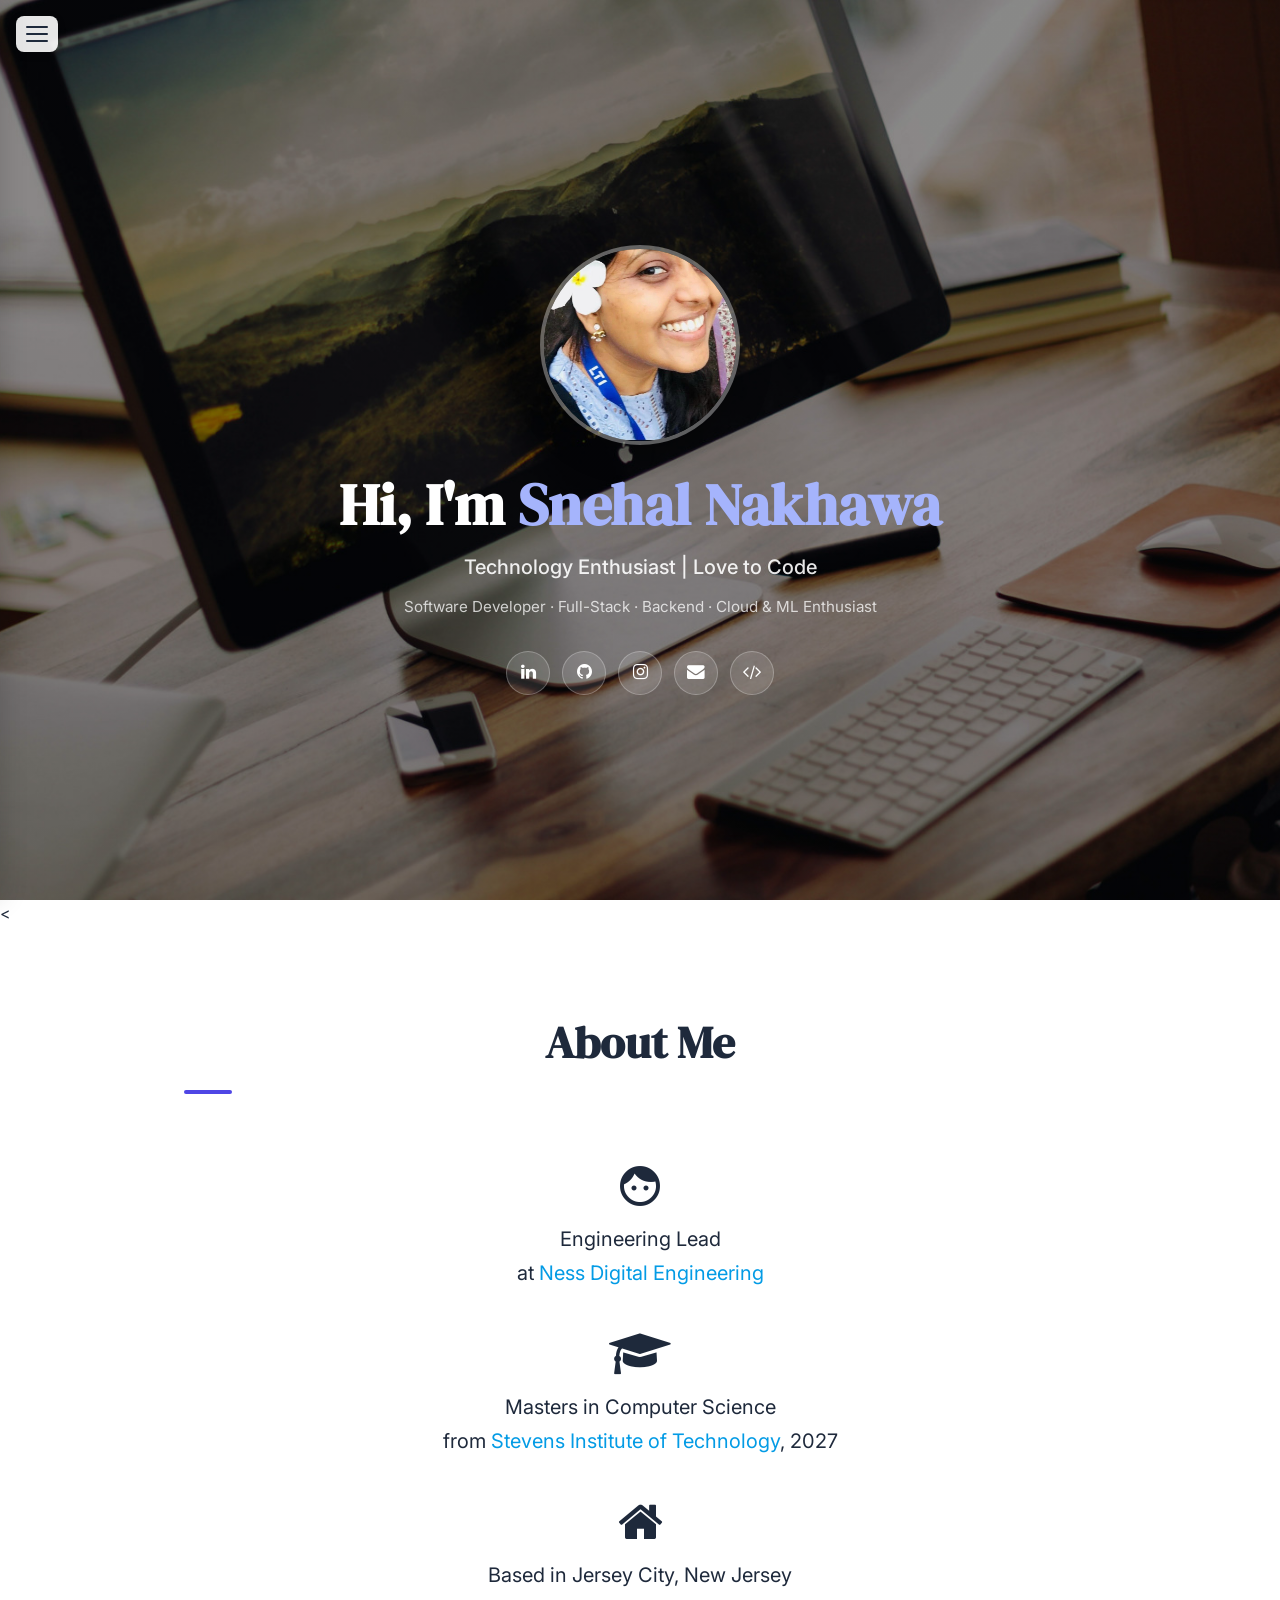
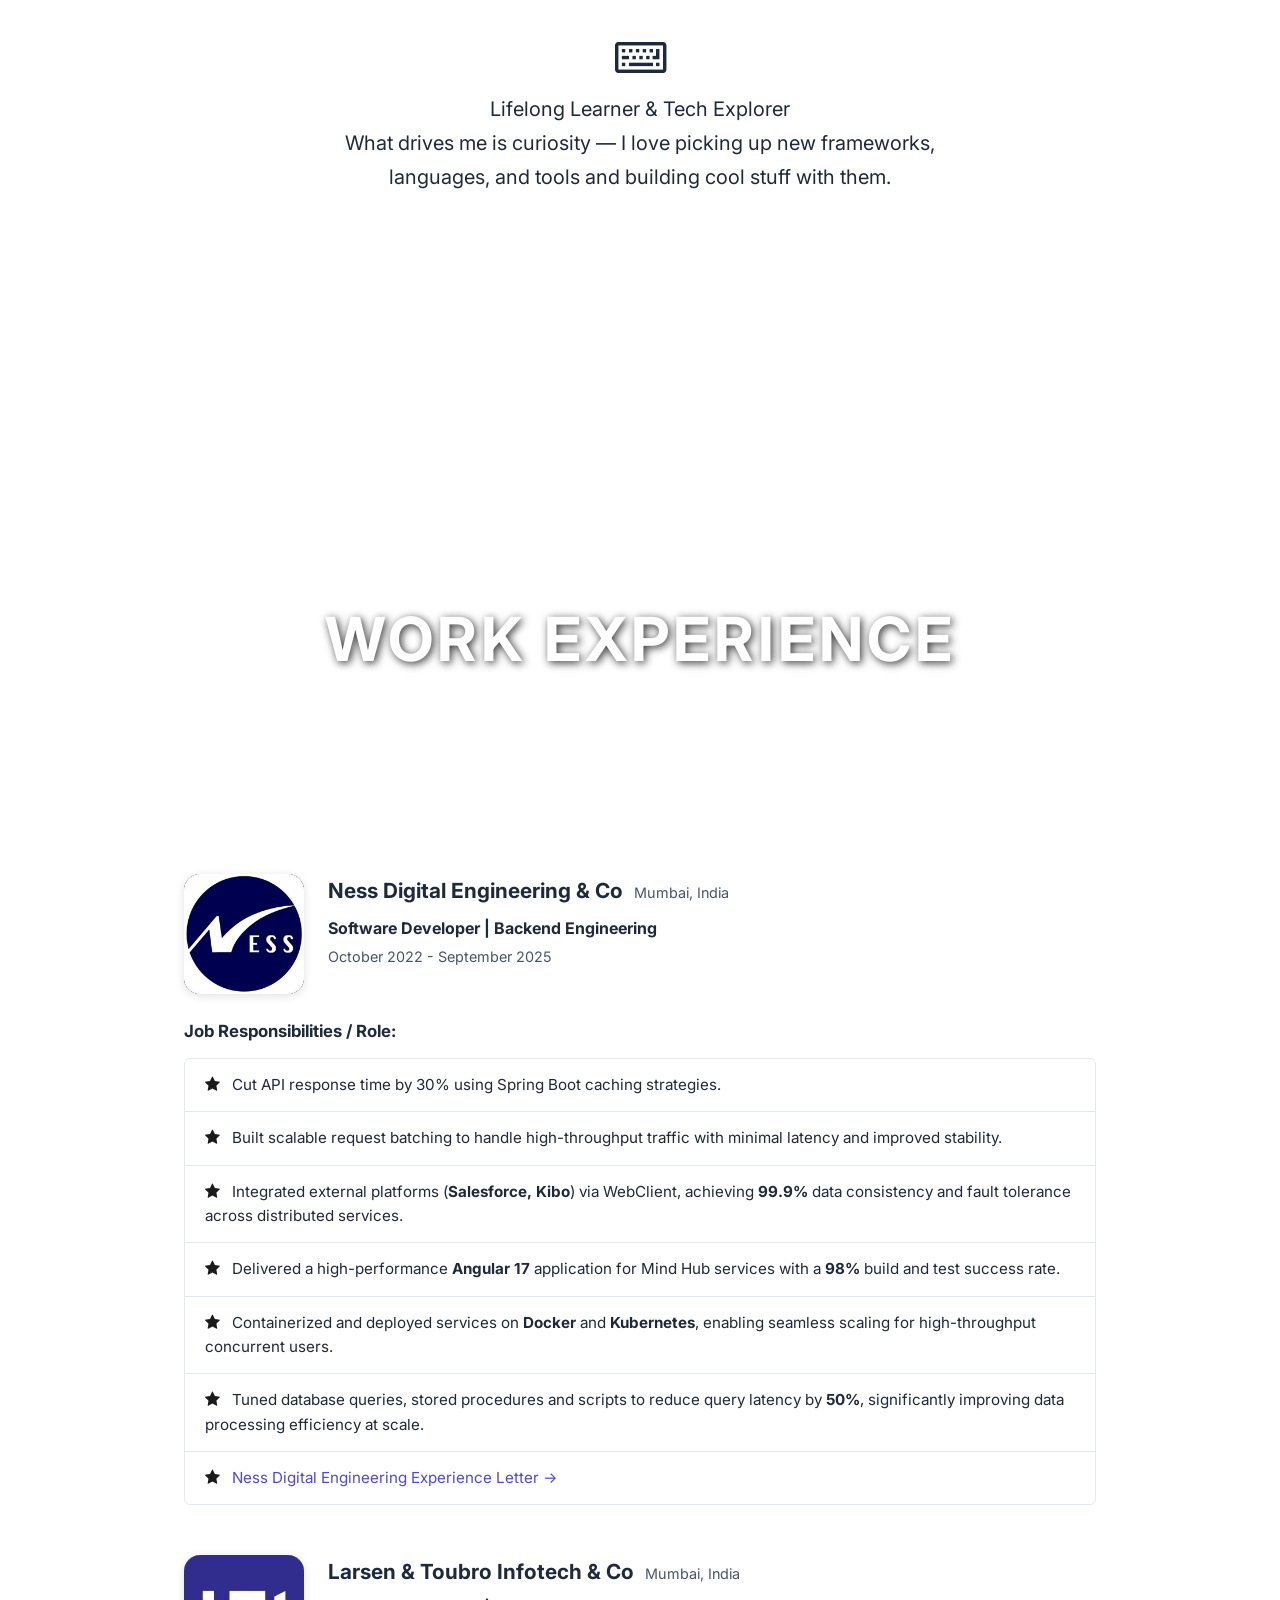
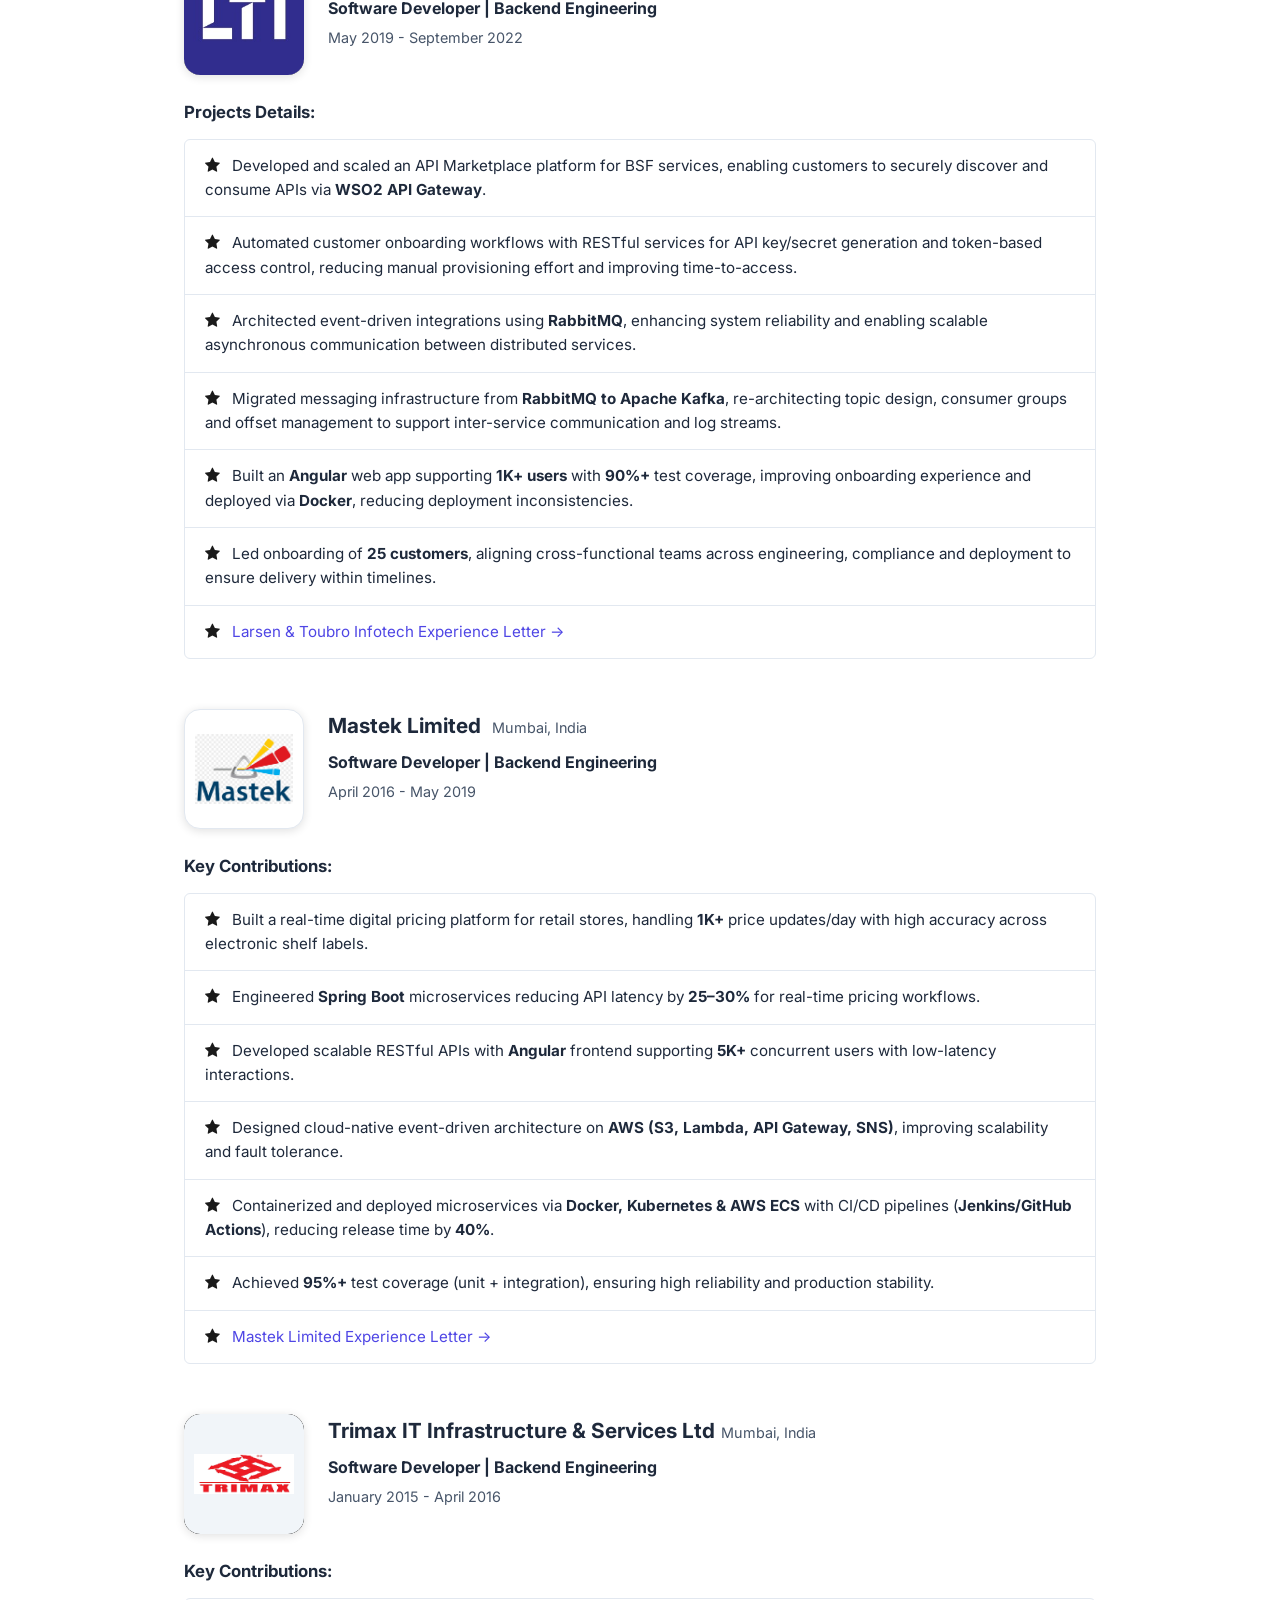
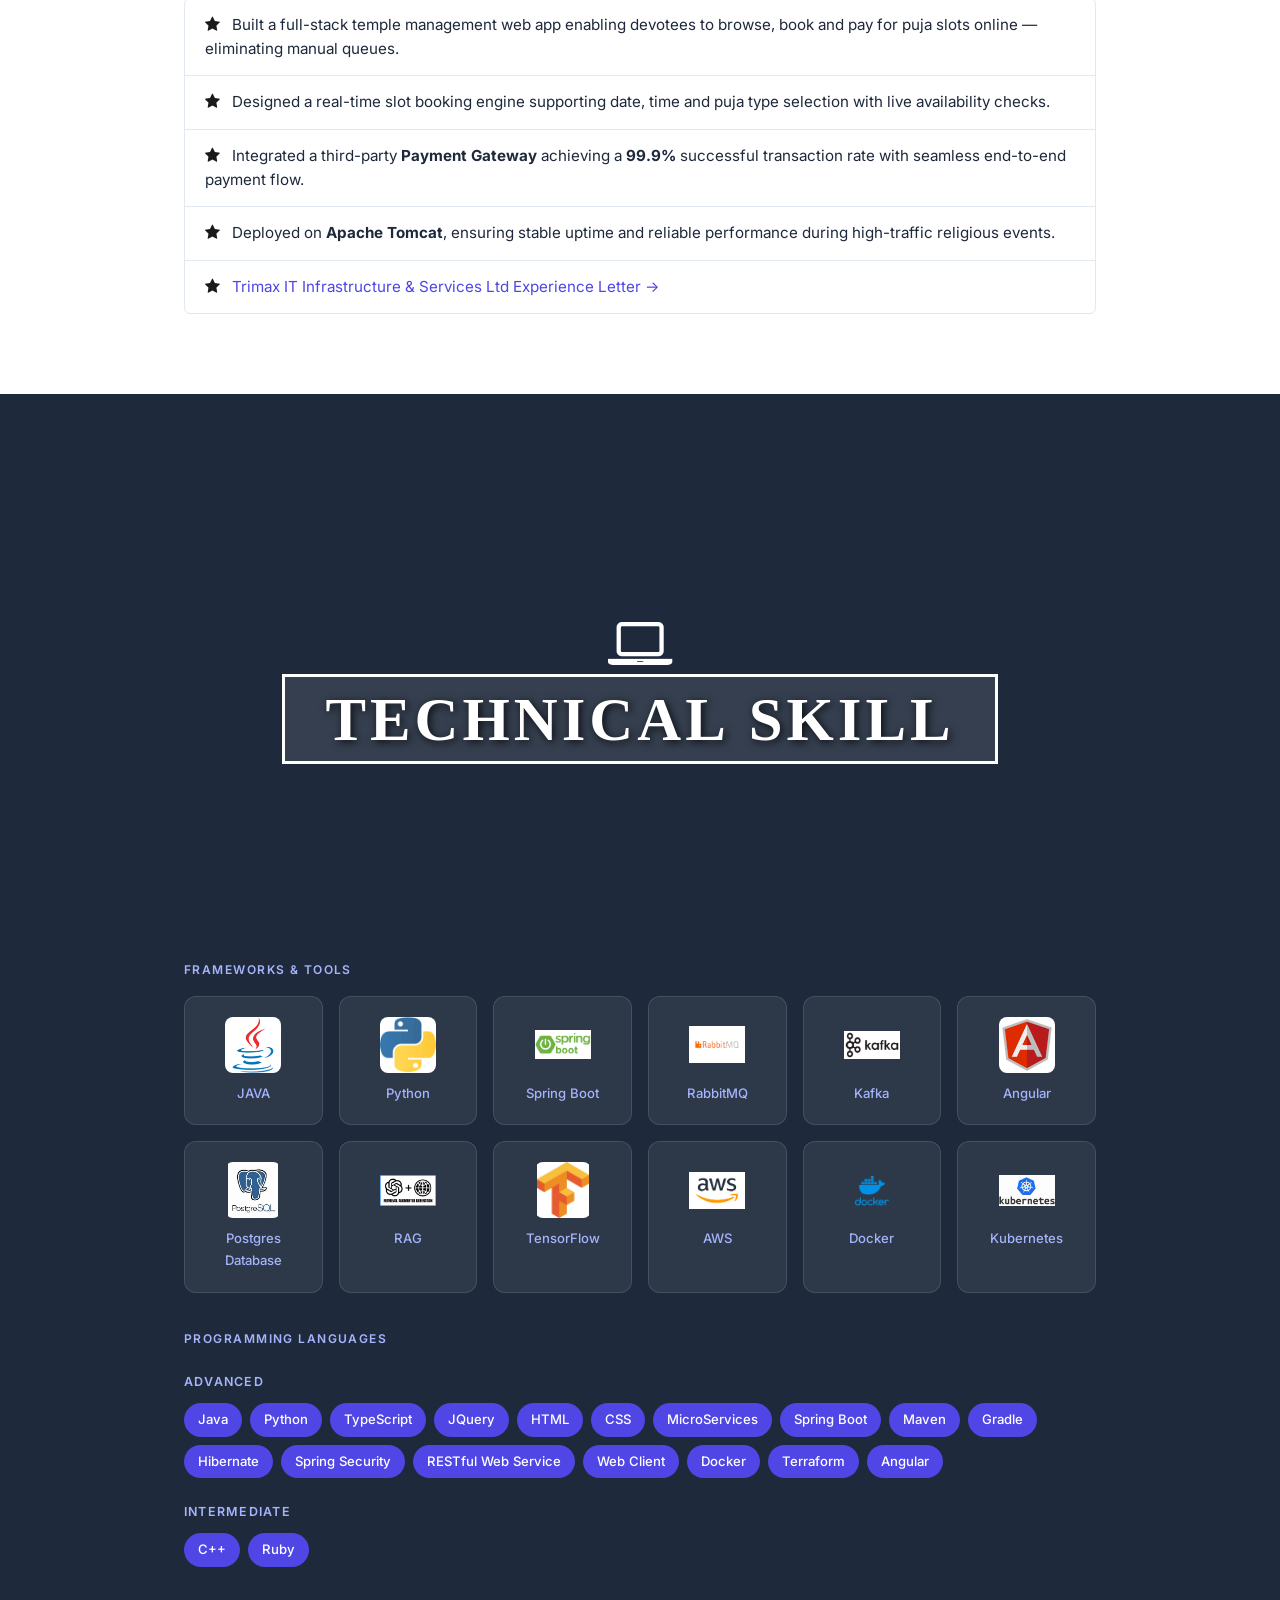
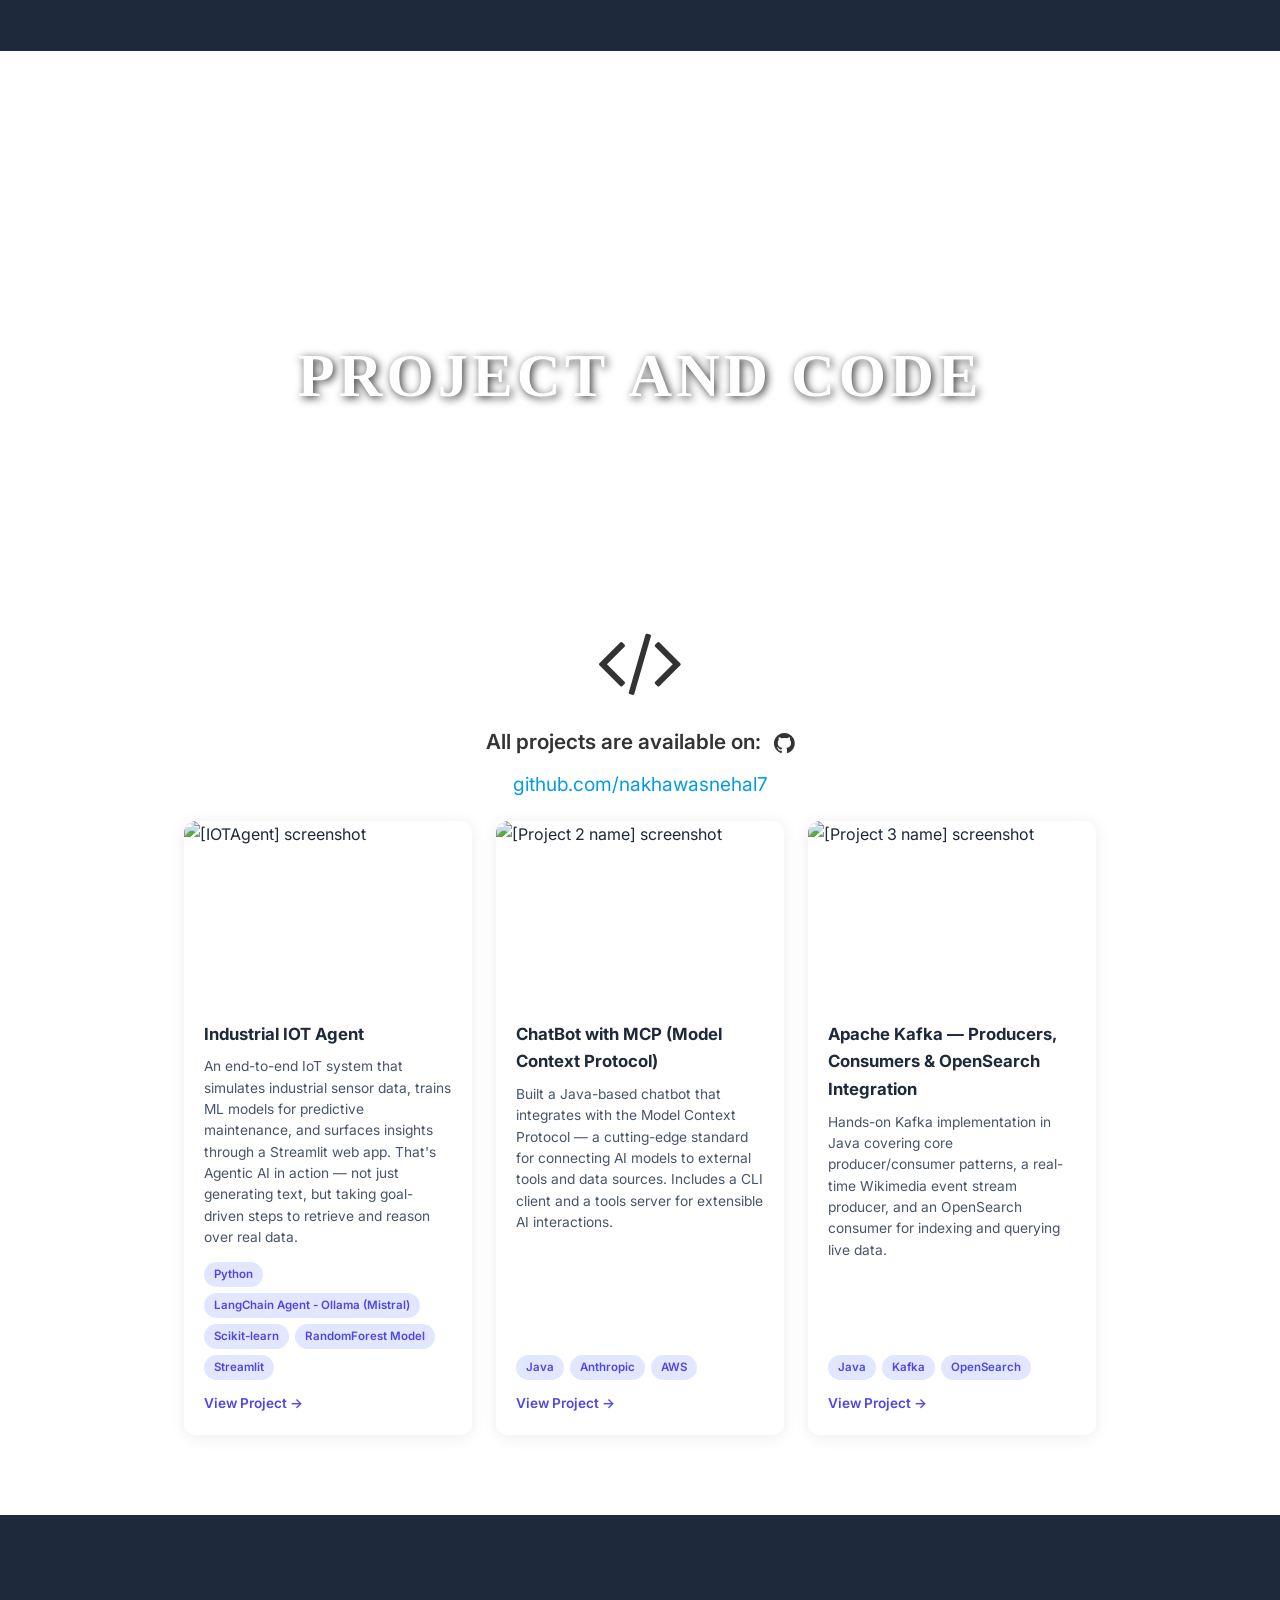
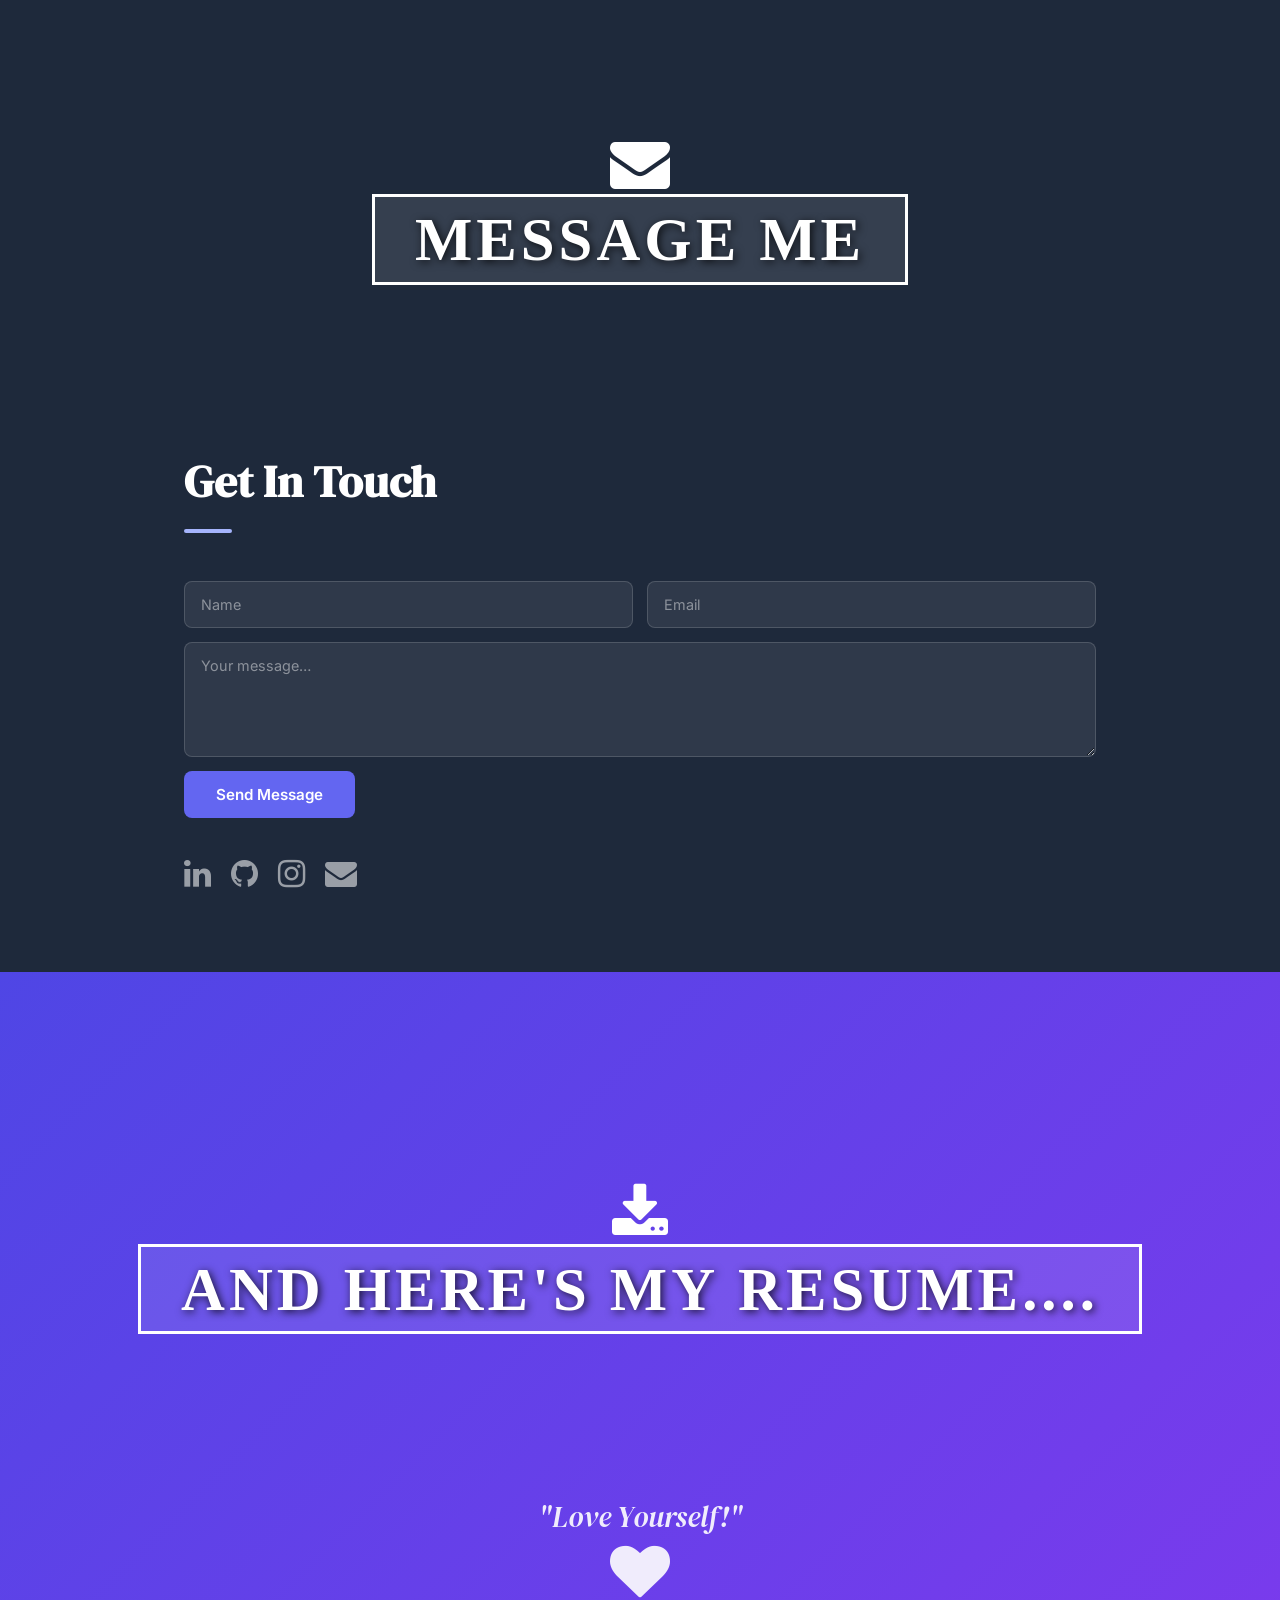
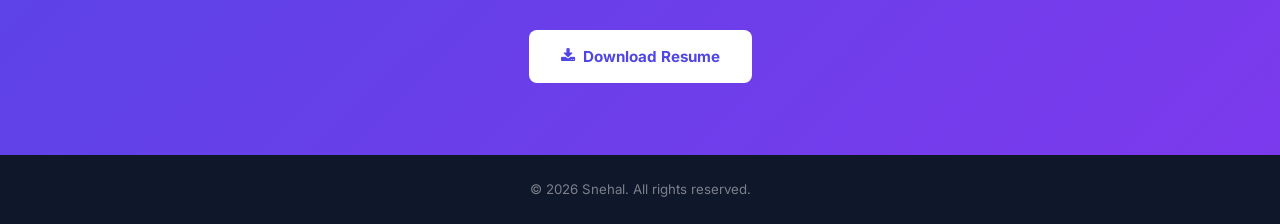
==== commit bd165c24: "Added images, modified the html added experience added projects" ====
--- a/index.html
+++ b/index.html
@@ -70,11 +70,14 @@
         <p class="hero-sub">Software Developer · Full-Stack · Backend · Cloud & ML Enthusiast</p>
 
         <div class="hero-socials">
-            <a href="https://www.linkedin.com/in/snehal-nakhawa-6ab2b4117/" aria-label="LinkedIn" class="social-icon"><i class="fa fa-linkedin"></i></a>
-            <a href="https://github.com/nakhawasnehal7/" aria-label="GitHub" class="social-icon"><i class="fa fa-github"></i></a>
+            <a href="https://www.linkedin.com/in/snehal-nakhawa-6ab2b4117/" aria-label="LinkedIn" class="social-icon"><i
+                    class="fa fa-linkedin"></i></a>
+            <a href="https://github.com/nakhawasnehal7/" aria-label="GitHub" class="social-icon"><i
+                    class="fa fa-github"></i></a>
             <a href="#" aria-label="Instagram" class="social-icon"><i class="fa fa-instagram"></i></a>
             <a href="nakhawasnehal7@gmail.com" aria-label="Email" class="social-icon"><i class="fa fa-envelope"></i></a>
-            <a href="https://leetcode.com/u/nakhawasnehal/" aria-label="Email" class="social-icon"><i class="fa fa-code"></i></a>
+            <a href="https://leetcode.com/u/nakhawasnehal/" aria-label="Email" class="social-icon"><i
+                    class="fa fa-code"></i></a>
         </div>
 
     </div>
@@ -208,6 +211,11 @@
                 Tuned database queries, stored procedures and scripts to reduce query latency by <b>50%</b>,
                 significantly improving data processing efficiency at scale.
             </li>
+            <li>
+                <i class="fa fa-star"></i>
+                <a href="https://drive.google.com/file/d/1b84cbSaOQKrP0MsBzzzACNTW6lWknoJ4/view?usp=sharing">Ness Digital Engineering
+                    Experience Letter -></a>
+            </li>
         </ul>
 
         <!-- ── Larsen & Toubro Infotech ── -->
@@ -258,16 +266,23 @@
                 Led onboarding of <b>25 customers</b>, aligning cross-functional teams across engineering, compliance
                 and deployment to ensure delivery within timelines.
             </li>
+            <li>
+                <i class="fa fa-star"></i>
+                <a href="https://drive.google.com/file/d/1rAGd0p-5mi2t53JWroC-H3EE1To5AqOX/view?usp=sharing">Larsen &
+                    Toubro Infotech
+                    Experience Letter -></a>
+            </li>
         </ul>
 
 
         <!-- ── Mastek Limited ── -->
         <div class="exp-card-v2" style="margin-top: 50px;">
-            <div class="exp-logo-v2" style="background:#1a1a1a;">
-                <!-- "&" symbol logo like the screenshot -->
-                <div class="exp-logo-v2">
-                    <img src="CompanyLogo/Mastek1.png" alt="LTI logo">
-                </div>
+            <div class="exp-logo-v2" style="background: #ffffff; border: 1px solid #e2e8f0;">
+                <img
+                        src="CompanyLogo/Mastek1.png"
+                        alt="Mastek logo"
+                        style="width:100%; height:100%; object-fit:contain; padding:10px;"
+                >
             </div>
             <div class="exp-details-v2">
                 <h3 class="exp-company-v2">Mastek Limited <span
@@ -310,6 +325,12 @@
                 Achieved <b>95%+</b> test coverage (unit + integration), ensuring high reliability and production
                 stability.
             </li>
+            <li>
+                <i class="fa fa-star"></i>
+                <a href="https://drive.google.com/file/d/1sqhn4D_6BEDi_9v0hasgRjxwek2AO82C/view?usp=sharing">Mastek
+                    Limited
+                    Experience Letter -></a>
+            </li>
         </ul>
 
         <!-- ── Trimax Limited ── -->
@@ -317,11 +338,14 @@
             <div class="exp-logo-v2" style="background:#1a1a1a;">
                 <!-- "&" symbol logo like the screenshot -->
                 <div class="exp-logo-v2">
-                    <img src="CompanyLogo/Trimax-IT-Infrastructure-Services-INFra.png" alt="LTI logo">
-                </div>
+                    <img
+                            src="CompanyLogo/Trimax-IT-Infrastructure-Services-INFra.png"
+                            alt="Trimax logo"
+                            style="width:100%; height:100%; object-fit:contain; padding:10px;"
+                    >                </div>
             </div>
             <div class="exp-details-v2">
-                <h3 class="exp-company-v2">Trimax IT Infrastructure & Services Ltd &amp; Co<span
+                <h3 class="exp-company-v2">Trimax IT Infrastructure & Services Ltd<span
                         class="exp-loc-v2">Mumbai, India</span></h3>
                 <p class="exp-role-v2">Software Developer | Backend Engineering</p>
                 <p class="exp-dates-v2">January 2015 - April 2016</p>
@@ -349,6 +373,12 @@
                 <i class="fa fa-star"></i>
                 Deployed on <b>Apache Tomcat</b>, ensuring stable uptime and reliable performance during high-traffic
                 religious events.
+            </li>
+            <li>
+                <i class="fa fa-star"></i>
+                <a href="https://drive.google.com/file/d/13TYfugQibTg98Nu0nC5onvJ0NzkeodyT/view?usp=sharing">Trimax IT
+                    Infrastructure & Services Ltd
+                    Experience Letter -></a>
             </li>
         </ul>
     </div>
@@ -426,27 +456,27 @@
             </div>
             <div class="tool-card">
                 <img src="TechLogo/Postgres.jpg" alt="Tool 6 logo">
-                <p>Angular</p>
+                <p>Postgres Database</p>
             </div>
             <div class="tool-card">
                 <img src="TechLogo/RAg.png" alt="Tool 6 logo">
-                <p>Angular</p>
+                <p>RAG</p>
             </div>
             <div class="tool-card">
                 <img src="TechLogo/TensorFlow.png" alt="Tool 6 logo">
-                <p>Angular</p>
+                <p>TensorFlow</p>
             </div>
             <div class="tool-card">
                 <img src="TechLogo/AWS.png" alt="Tool 6 logo">
-                <p>Angular</p>
+                <p>AWS</p>
             </div>
             <div class="tool-card">
                 <img src="TechLogo/Docker-Emblem.png" alt="Tool 6 logo">
-                <p>Angular</p>
+                <p>Docker</p>
             </div>
             <div class="tool-card">
                 <img src="TechLogo/Kubernetes.jpg" alt="Tool 6 logo">
-                <p>Angular</p>
+                <p>Kubernetes</p>
             </div>
         </div>
 
@@ -463,6 +493,8 @@
             <span class="chip">CSS</span>
             <span class="chip">MicroServices</span>
             <span class="chip">Spring Boot</span>
+            <span class="chip">Maven</span>
+            <span class="chip">Gradle</span>
             <span class="chip">Hibernate</span>
             <span class="chip">Spring Security</span>
             <span class="chip">RESTful Web Service</span>
@@ -470,6 +502,13 @@
             <span class="chip">Docker</span>
             <span class="chip">Terraform</span>
             <span class="chip">Angular</span>
+        </div>
+
+        <p class="skill-level-label">Intermediate</p>
+        <div class="chip-row">
+            <!-- PLACEHOLDER: Replace each [Language] with your language -->
+            <span class="chip">C++</span>
+            <span class="chip">Ruby</span>
         </div>
 
     </div>
@@ -714,8 +753,9 @@
     <div class="section-inner contact-inner">
         <h2 class="section-title light">Get In Touch</h2>
 
-        <form class="contact-form" action="#" method="post">
+        <form class="contact-form" action="https://api.web3forms.com/submit" method="post">
             <div class="form-row">
+                <input type="hidden" name="access_key" value="4f7a5691-220d-4d17-9fc1-303be45e0069">
                 <input type="text" name="name" placeholder="Name" required>
                 <input type="email" name="email" placeholder="Email" required>
             </div>
@@ -724,7 +764,8 @@
         </form>
 
         <div class="contact-socials">
-            <a href="https://www.linkedin.com/in/snehal-nakhawa-6ab2b4117/" aria-label="LinkedIn"><i class="fa fa-linkedin fa-2x"></i></a>
+            <a href="https://www.linkedin.com/in/snehal-nakhawa-6ab2b4117/" aria-label="LinkedIn"><i
+                    class="fa fa-linkedin fa-2x"></i></a>
             <a href="https://github.com/nakhawasnehal7/" aria-label="GitHub"><i class="fa fa-github fa-2x"></i></a>
             <a href="https://twitter.com/yourhandle" aria-label="Instagram"><i class="fa fa-instagram fa-2x"></i></a>
             <a href="nakhawasnehal7@gmail.com" aria-label="Email"><i class="fa fa-envelope fa-2x"></i></a>
@@ -770,13 +811,13 @@
         </div>
     </div>
     <div class="section-inner" style="text-align:center">
-        <p class="resume-quote">"Love Yourself!"  <i class="fa fa-heart" style="
+        <p class="resume-quote">"Love Yourself!" <i class="fa fa-heart" style="
       font-size: 60px;
       color: #fff;
       display: block;
       margin-bottom: 20px;
     "></i></p>
-        <a href="resume.pdf" download class="resume-btn">
+        <a href="Snehal_Nakhawa_FullStack.pdf" download class="resume-btn">
             <i class="fa fa-download"></i> Download Resume
         </a>
     </div>
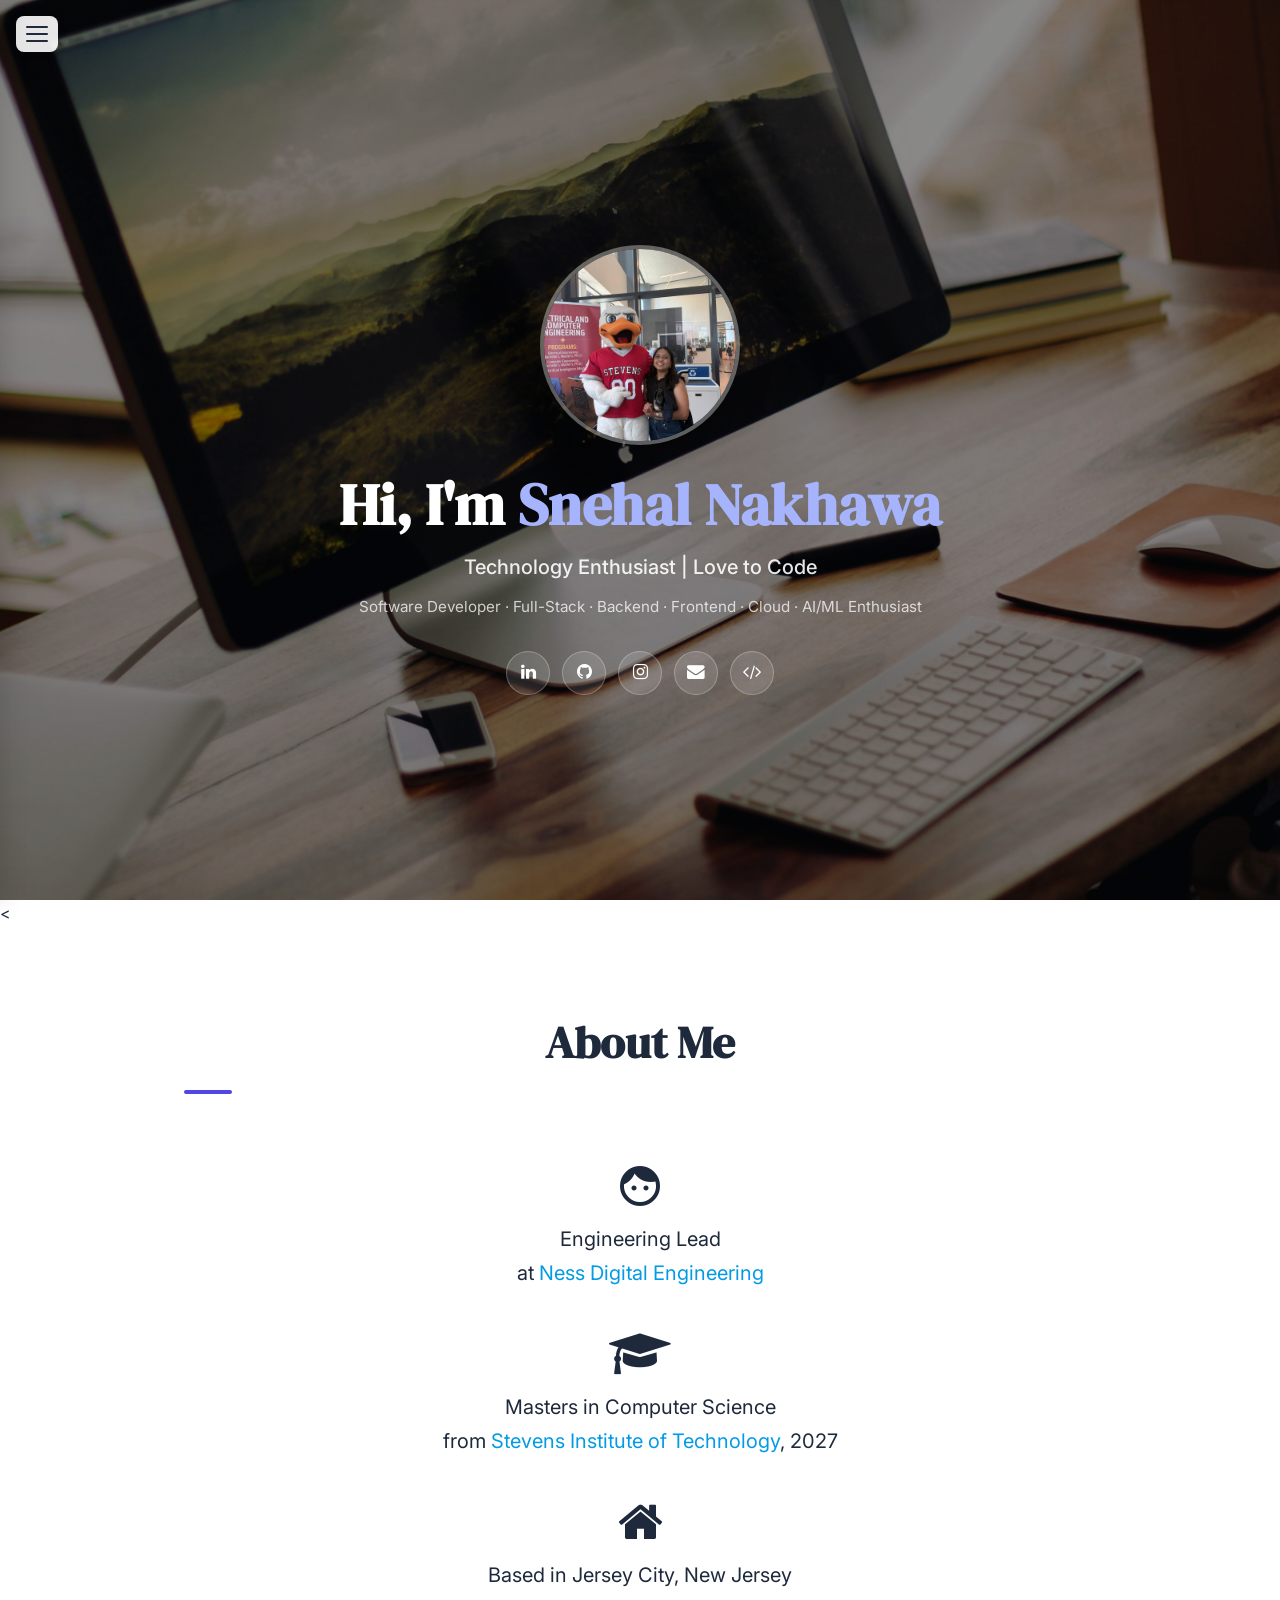
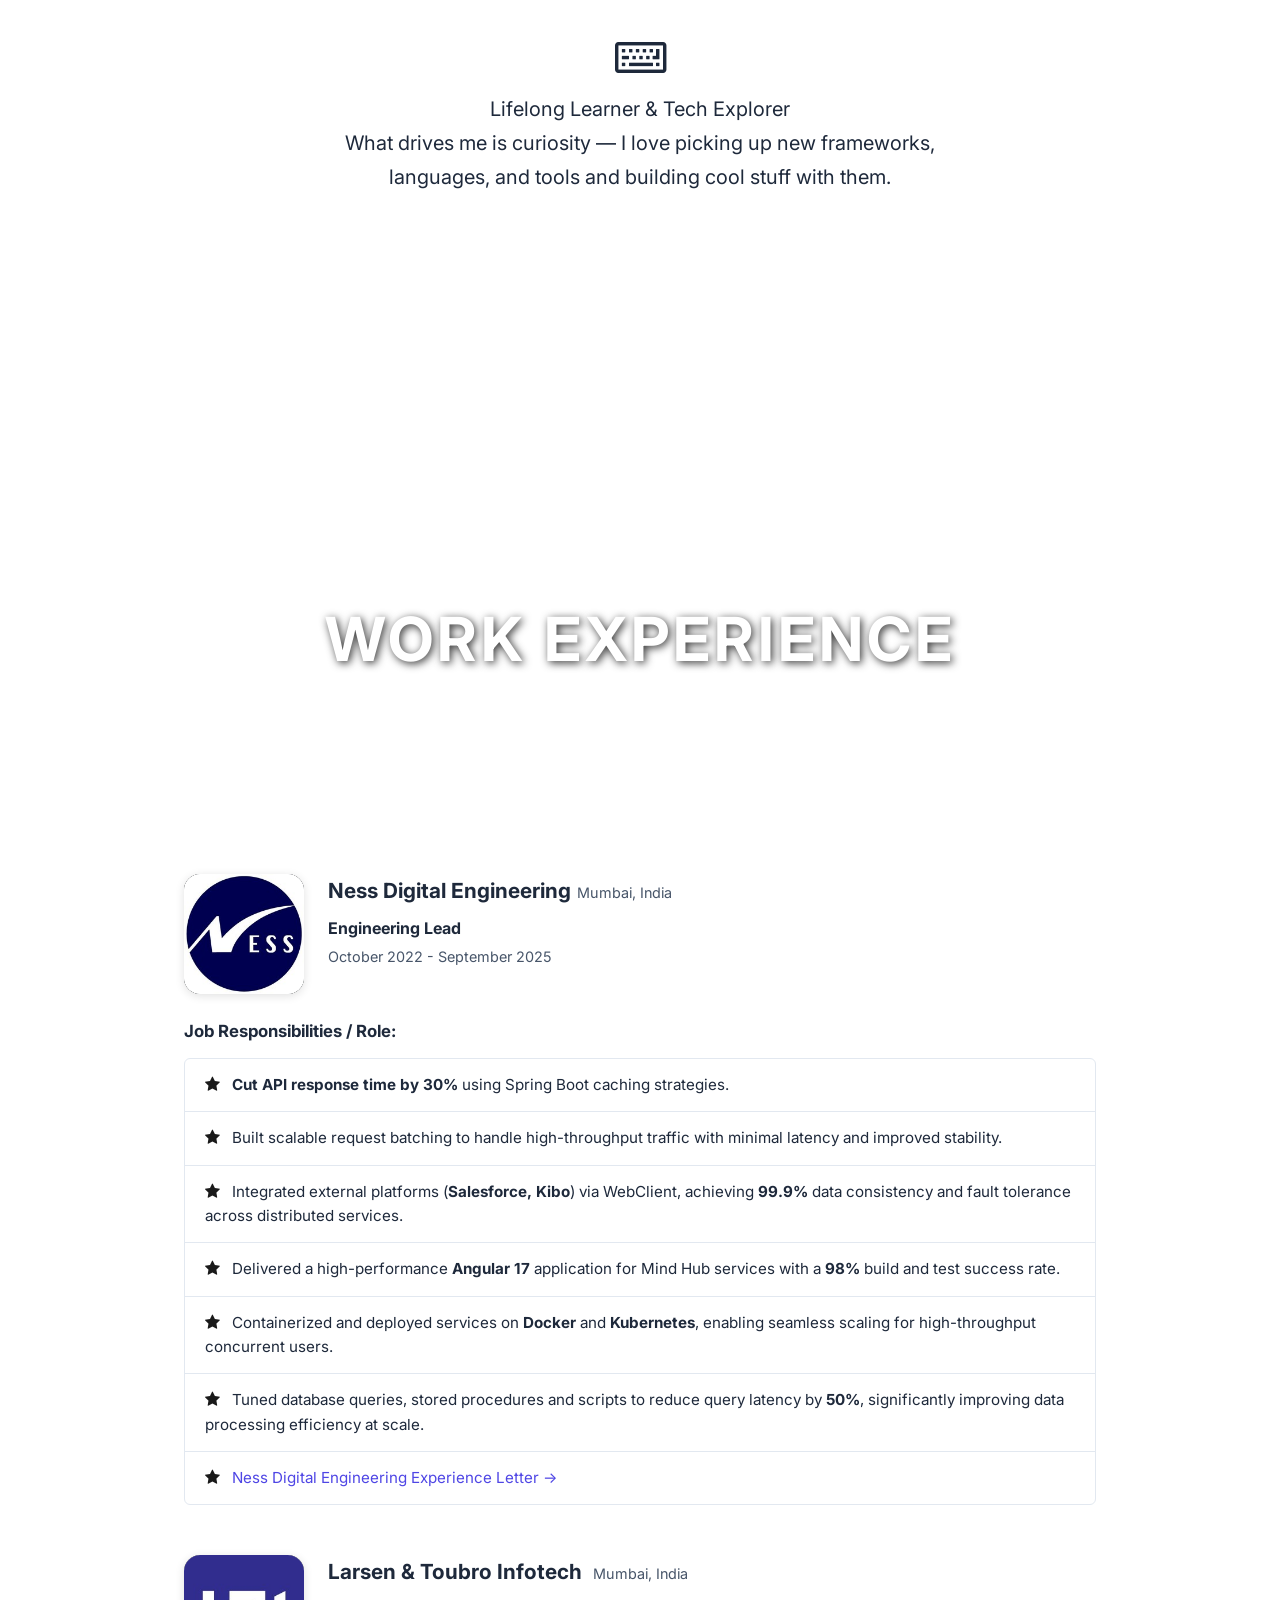
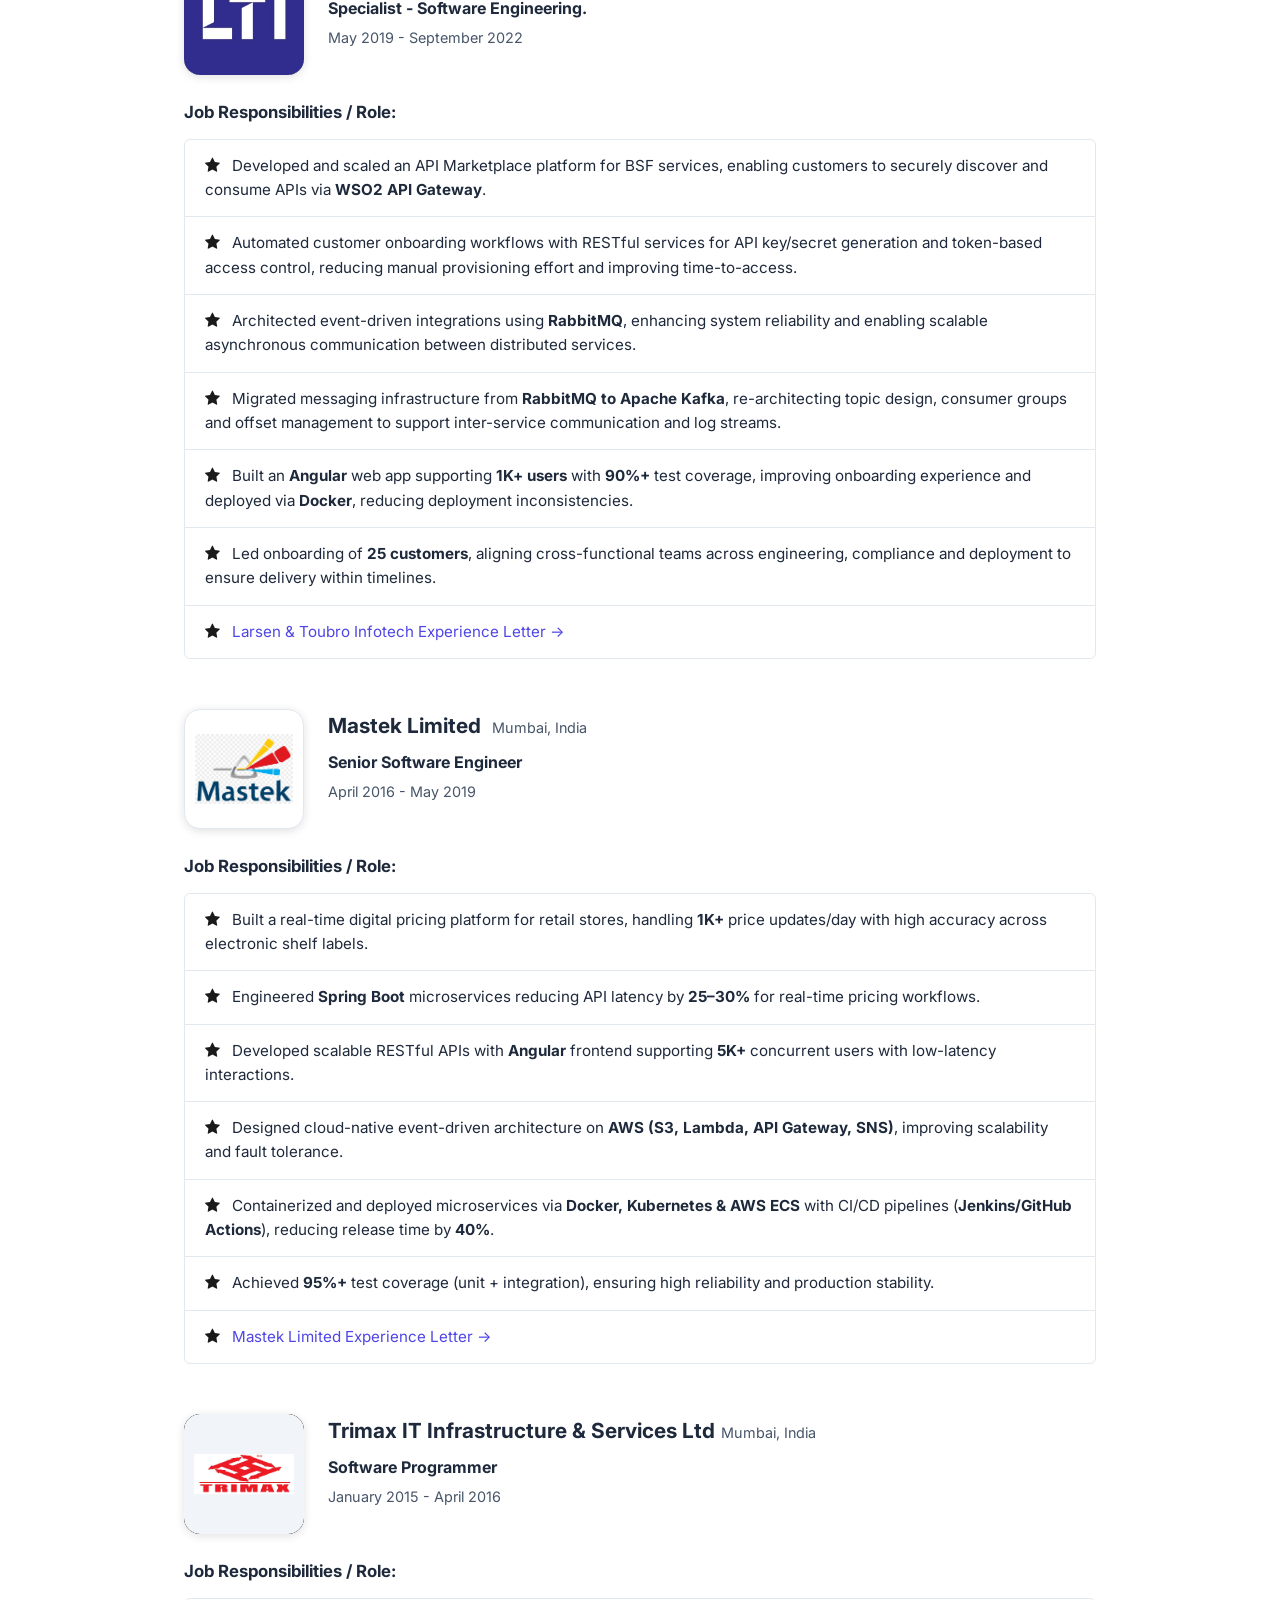
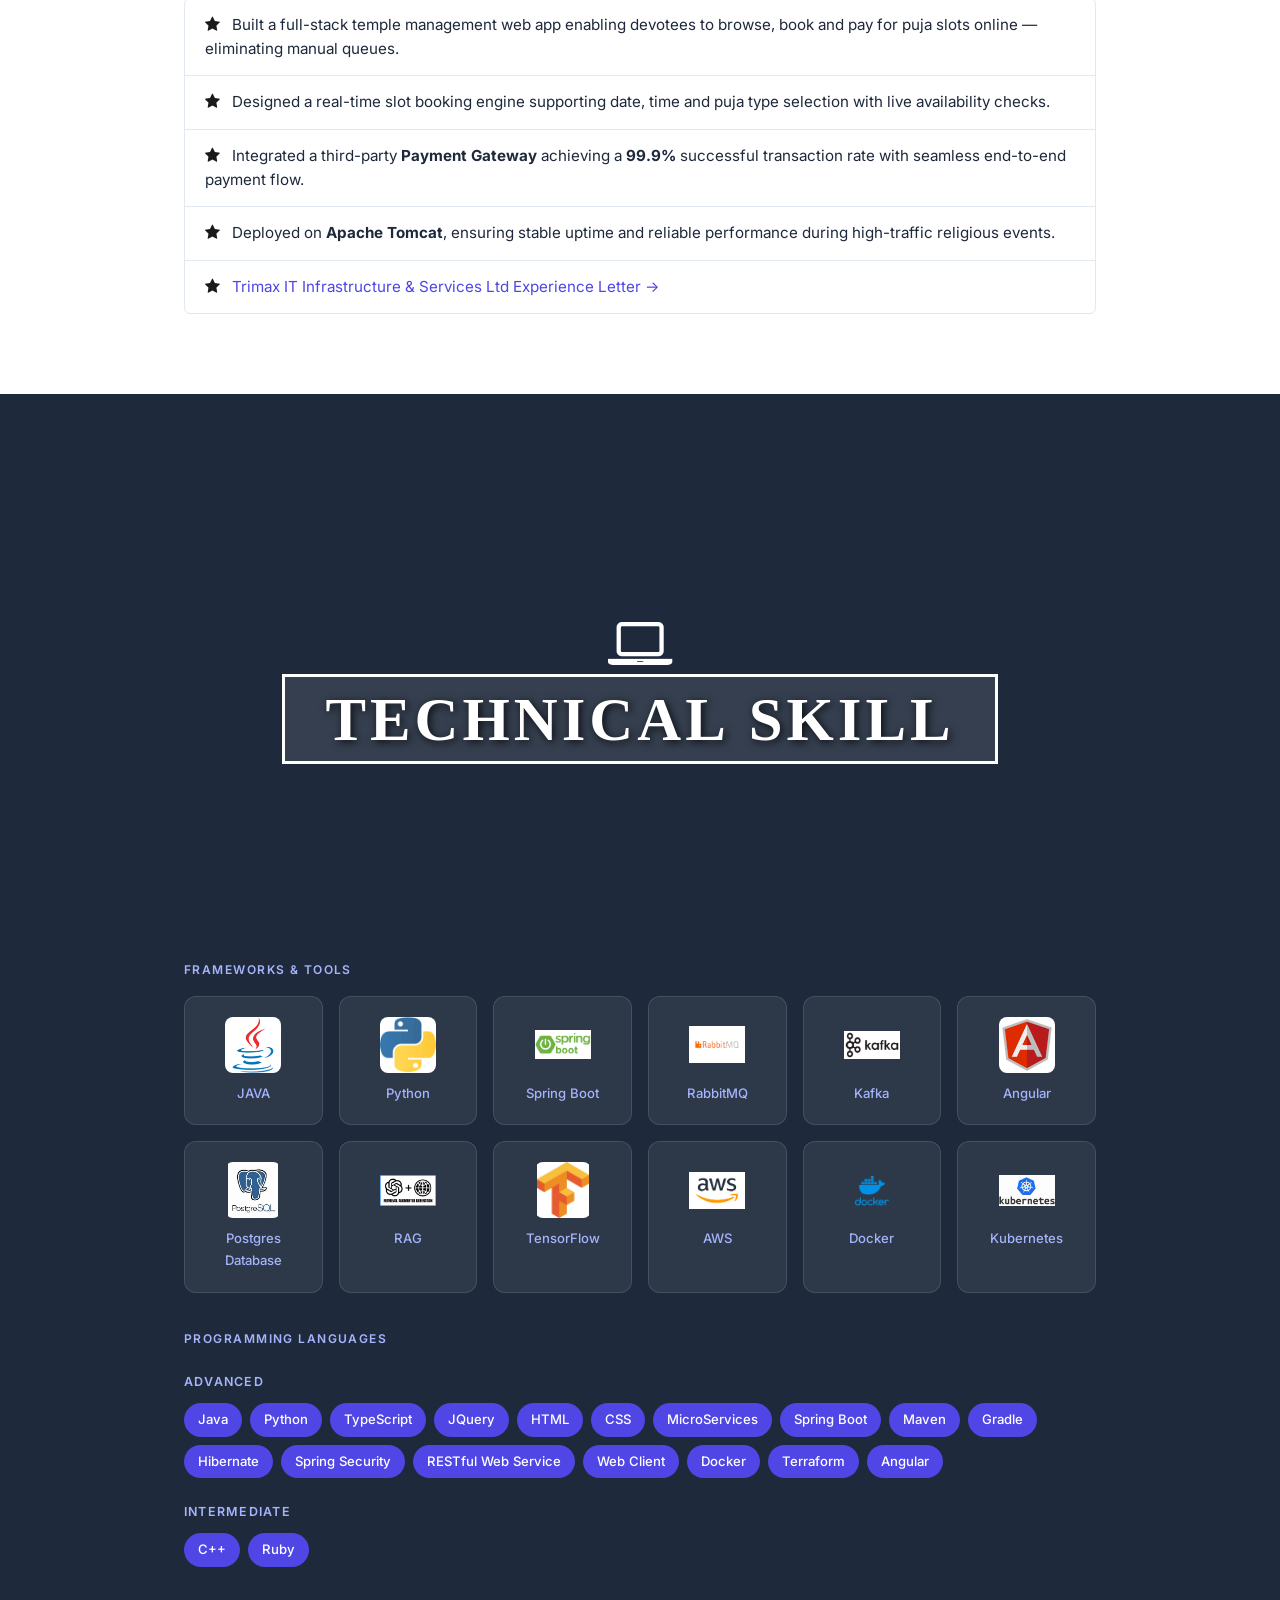
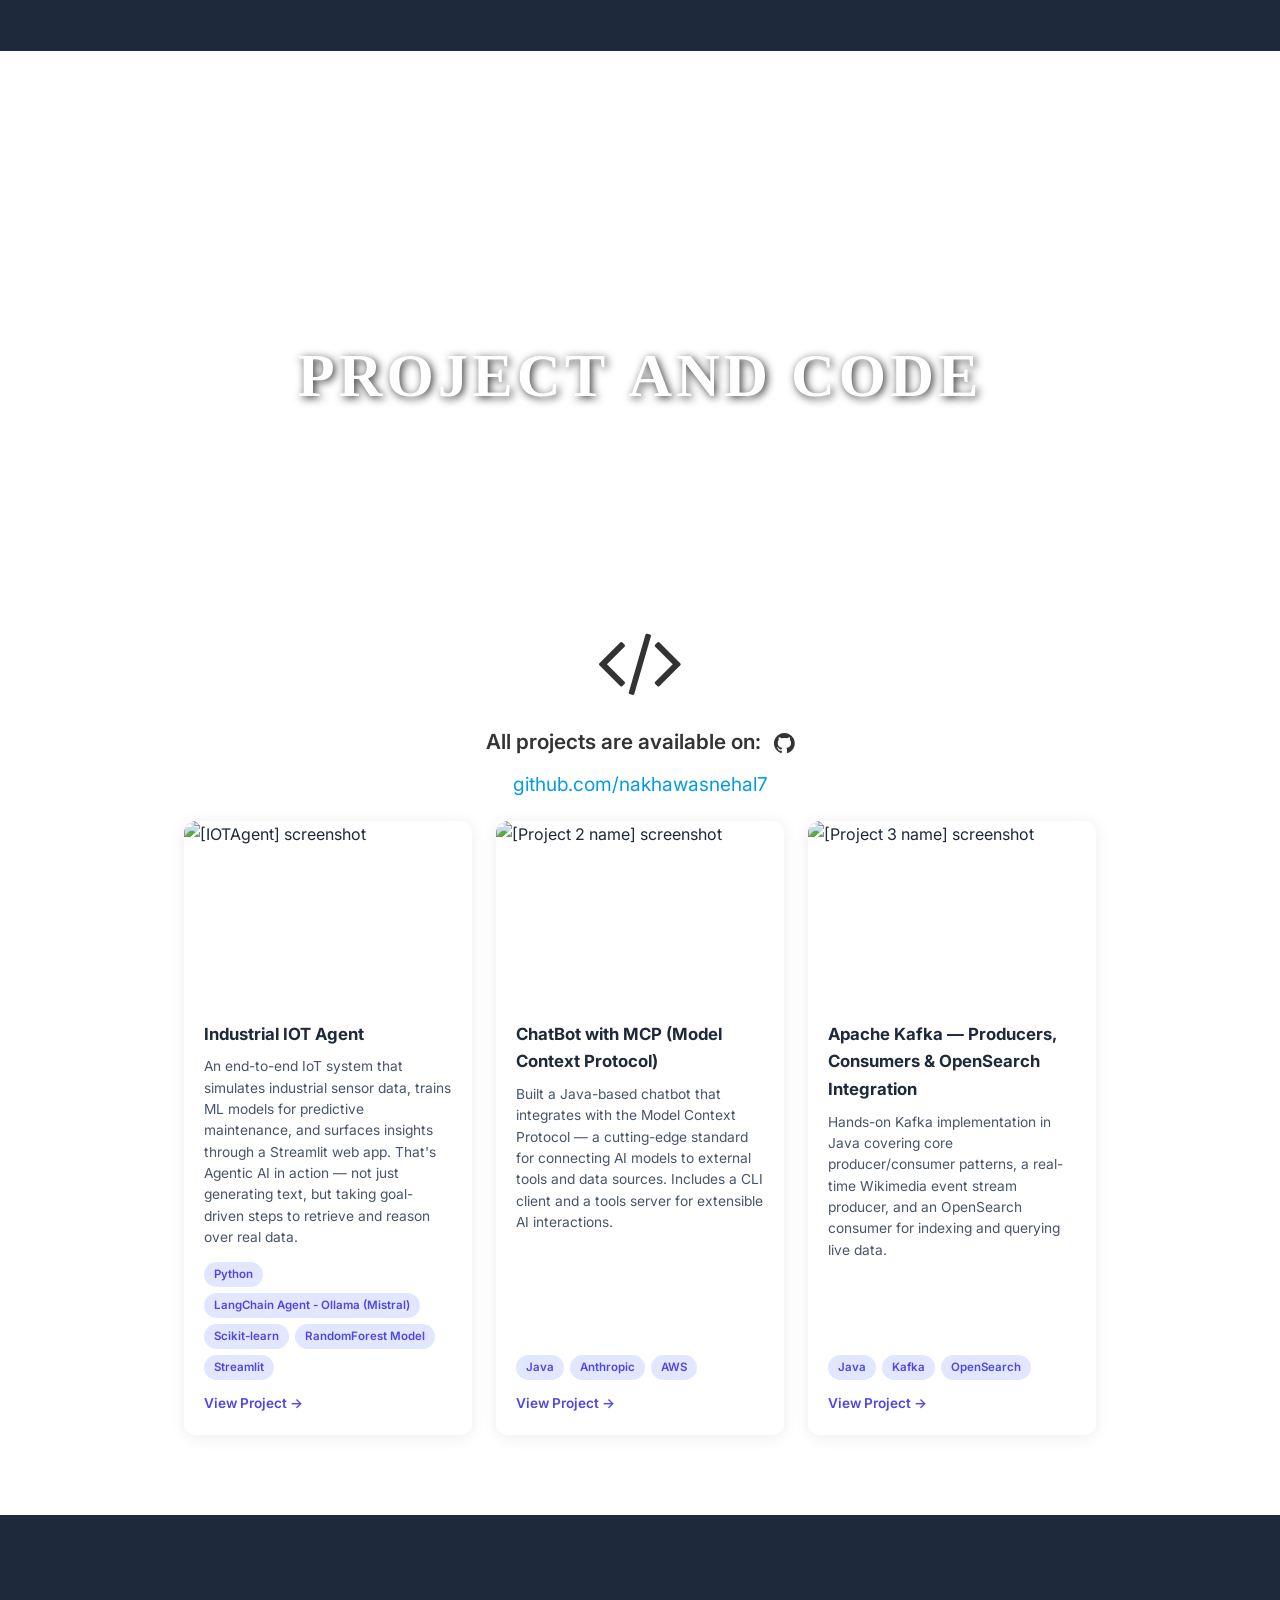
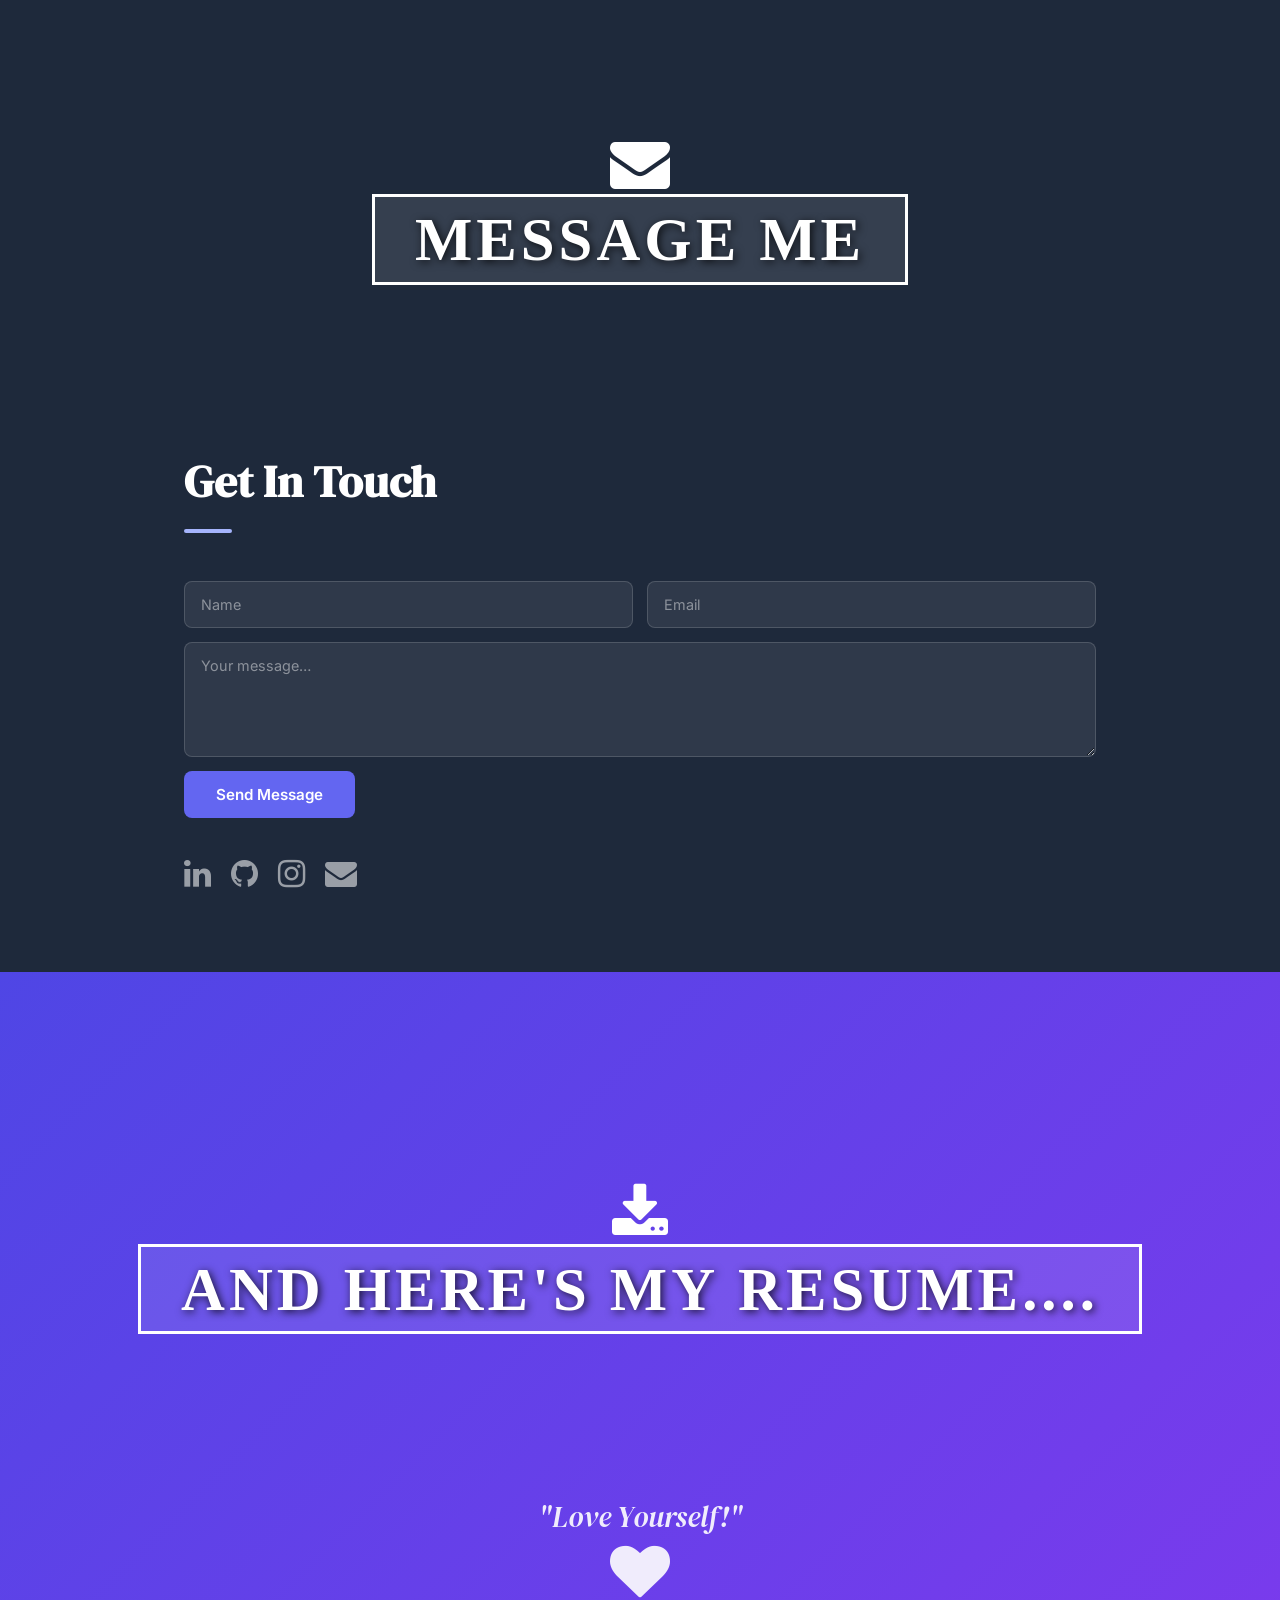
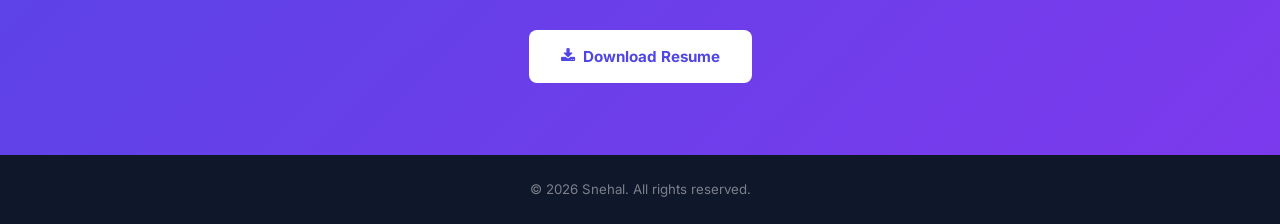
==== commit 1632190a: "Added images, modified the html added experience added projects" ====
--- a/index.html
+++ b/index.html
@@ -61,13 +61,13 @@
         <!-- This should be YOUR ACTUAL PHOTO, not the banner -->
         <img
                 class="hero-avatar"
-                src="Snehal1.jpeg"
+                src="CC.jpeg"
                 alt="Photo of Snehal Nakhawa"
         >
 
         <h1 class="hero-name">Hi, I'm <strong>Snehal Nakhawa</strong></h1>
         <p class="hero-tagline">Technology Enthusiast | Love to Code</p>
-        <p class="hero-sub">Software Developer · Full-Stack · Backend · Cloud & ML Enthusiast</p>
+        <p class="hero-sub">Software Developer · Full-Stack · Backend · Frontend · Cloud ·  AI/ML Enthusiast</p>
 
         <div class="hero-socials">
             <a href="https://www.linkedin.com/in/snehal-nakhawa-6ab2b4117/" aria-label="LinkedIn" class="social-icon"><i
@@ -175,9 +175,9 @@
                 </div>
             </div>
             <div class="exp-details-v2">
-                <h3 class="exp-company-v2">Ness Digital Engineering &amp; Co <span
+                <h3 class="exp-company-v2">Ness Digital Engineering<span
                         class="exp-loc-v2">Mumbai, India</span></h3>
-                <p class="exp-role-v2">Software Developer | Backend Engineering</p>
+                <p class="exp-role-v2">Engineering Lead</p>
                 <p class="exp-dates-v2">October 2022 - September 2025</p>
             </div>
         </div>
@@ -185,7 +185,7 @@
         <p class="exp-resp-heading">Job Responsibilities / Role:</p>
         <ul class="exp-star-list">
             <li><i class="fa fa-star"></i>
-                Cut API response time by 30% using Spring Boot caching strategies.
+                <b>Cut API response time by 30% </b>using Spring Boot caching strategies.
             </li>
             <li><i class="fa fa-star"></i>
                 Built scalable request batching to handle high-throughput traffic with minimal latency and improved
@@ -227,14 +227,14 @@
                 </div>
             </div>
             <div class="exp-details-v2">
-                <h3 class="exp-company-v2">Larsen & Toubro Infotech &amp; Co <span
+                <h3 class="exp-company-v2">Larsen & Toubro Infotech <span
                         class="exp-loc-v2">Mumbai, India</span></h3>
-                <p class="exp-role-v2">Software Developer | Backend Engineering</p>
+                <p class="exp-role-v2">Specialist - Software Engineering.</p>
                 <p class="exp-dates-v2">May 2019 - September 2022</p>
             </div>
         </div>
 
-        <p class="exp-resp-heading">Projects Details:</p>
+        <p class="exp-resp-heading">Job Responsibilities / Role:</p>
         <ul class="exp-star-list">
             <li>
                 <i class="fa fa-star"></i>
@@ -287,13 +287,13 @@
             <div class="exp-details-v2">
                 <h3 class="exp-company-v2">Mastek Limited <span
                         class="exp-loc-v2">Mumbai, India</span></h3>
-                <p class="exp-role-v2">Software Developer | Backend Engineering</p>
+                <p class="exp-role-v2">Senior Software Engineer</p>
                 <p class="exp-dates-v2">April 2016 - May 2019</p>
             </div>
         </div>
 
 
-        <p class="exp-resp-heading">Key Contributions:</p>
+        <p class="exp-resp-heading">Job Responsibilities / Role:</p>
         <ul class="exp-star-list">
             <li>
                 <i class="fa fa-star"></i>
@@ -347,12 +347,12 @@
             <div class="exp-details-v2">
                 <h3 class="exp-company-v2">Trimax IT Infrastructure & Services Ltd<span
                         class="exp-loc-v2">Mumbai, India</span></h3>
-                <p class="exp-role-v2">Software Developer | Backend Engineering</p>
+                <p class="exp-role-v2">Software Programmer</p>
                 <p class="exp-dates-v2">January 2015 - April 2016</p>
             </div>
         </div>
 
-        <p class="exp-resp-heading">Key Contributions:</p>
+        <p class="exp-resp-heading">Job Responsibilities / Role:</p>
         <ul class="exp-star-list">
             <li>
                 <i class="fa fa-star"></i>
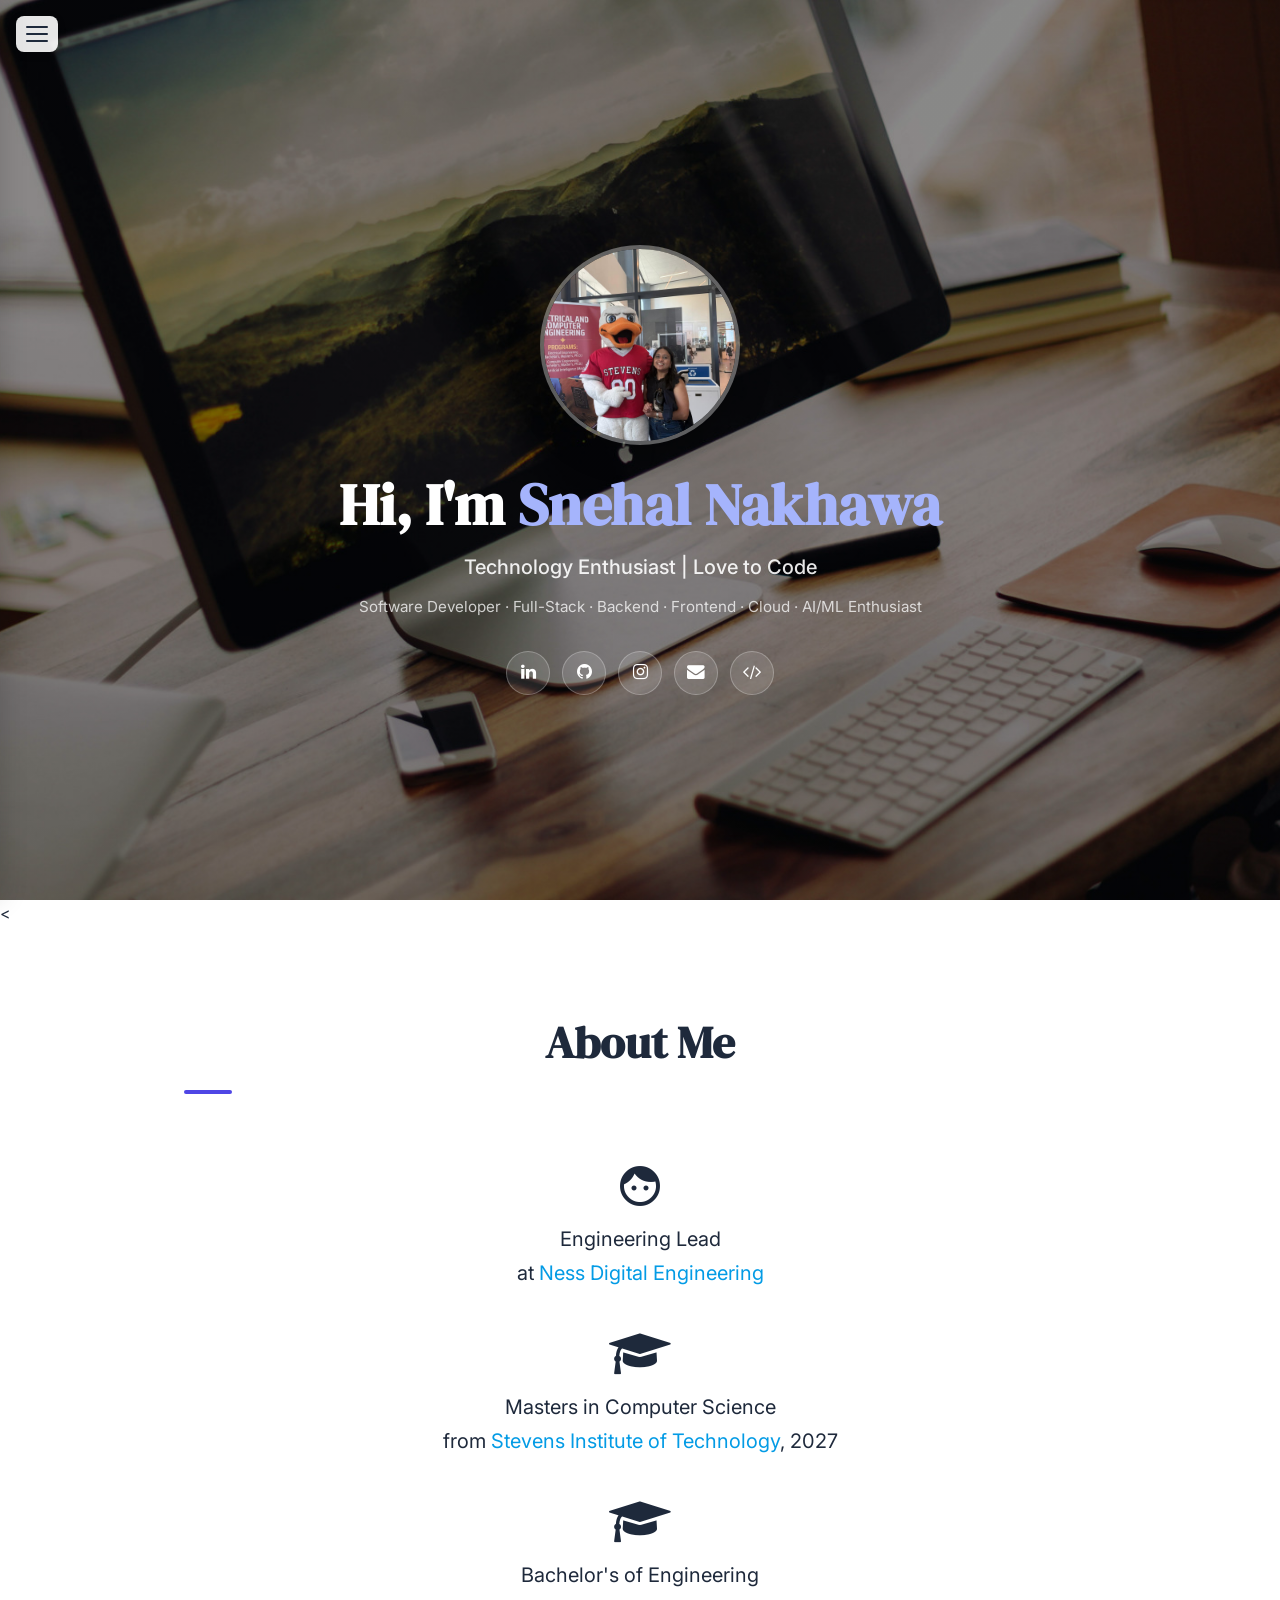
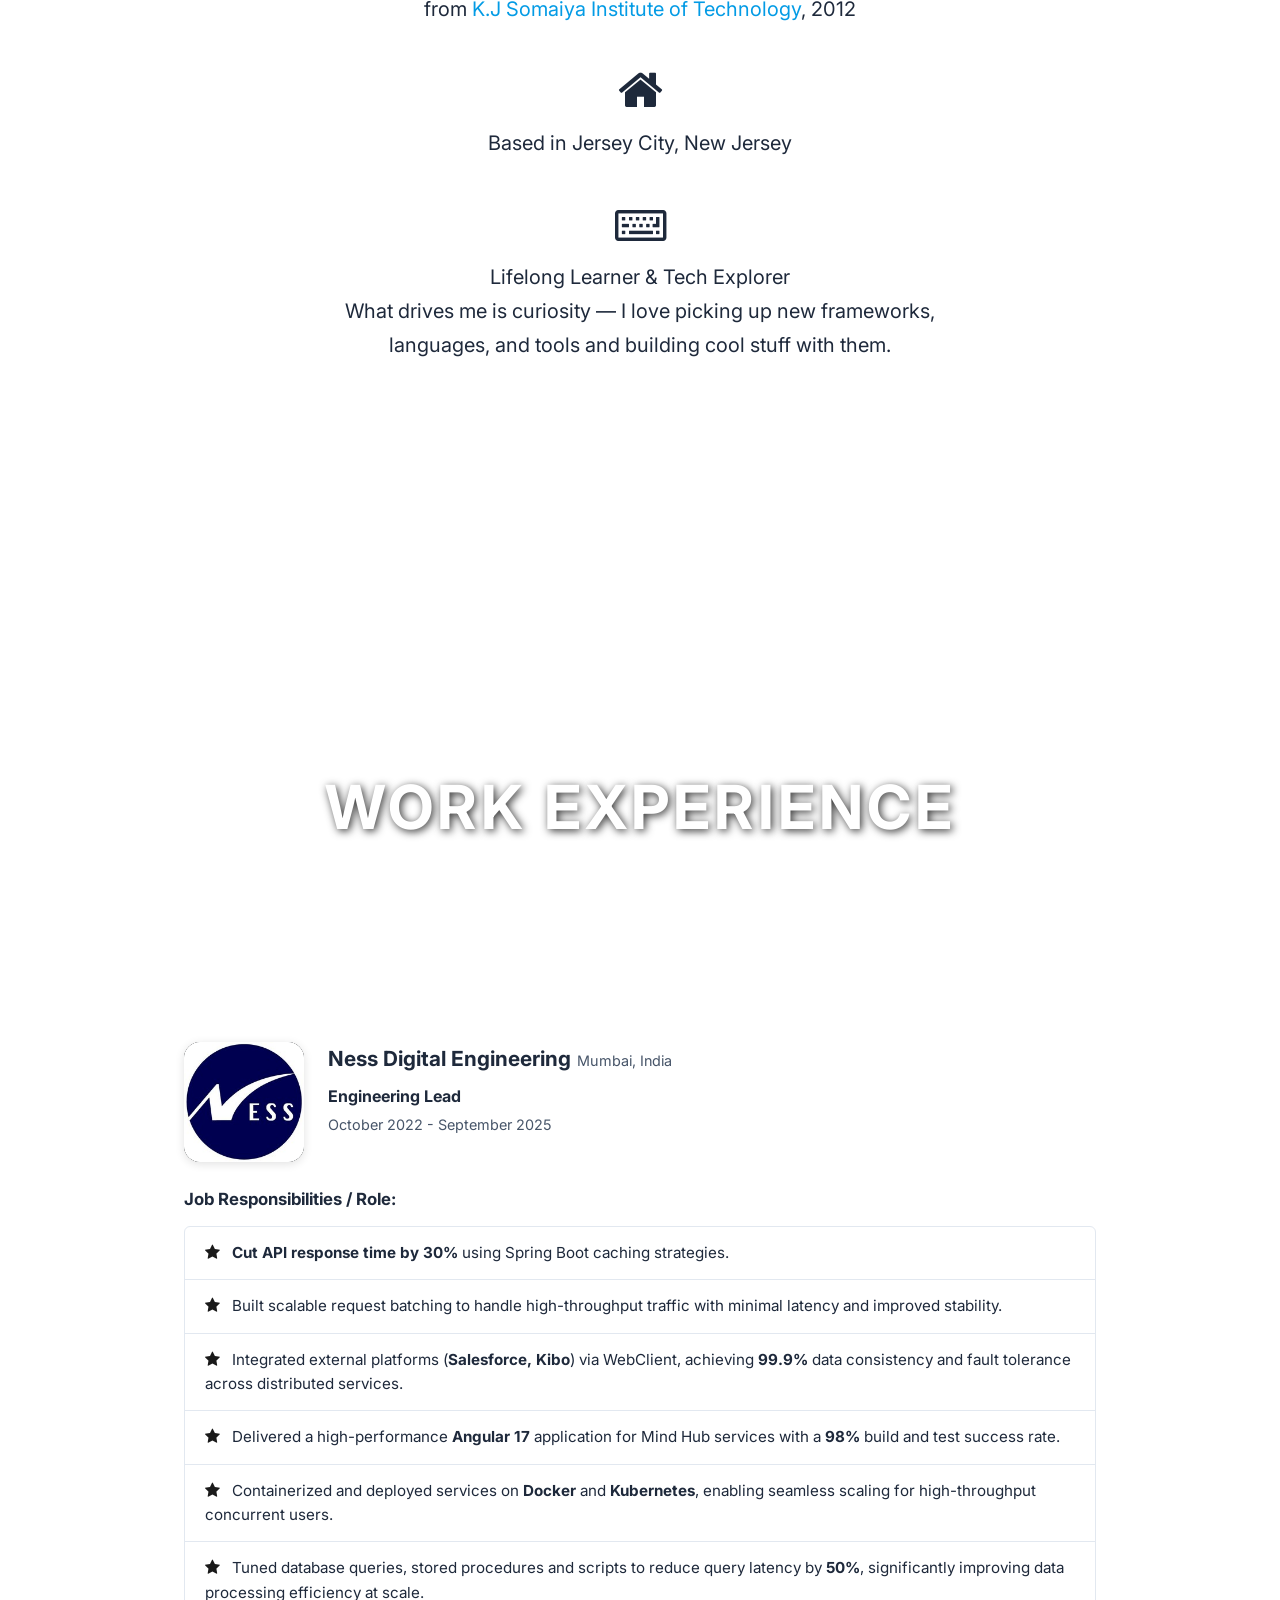
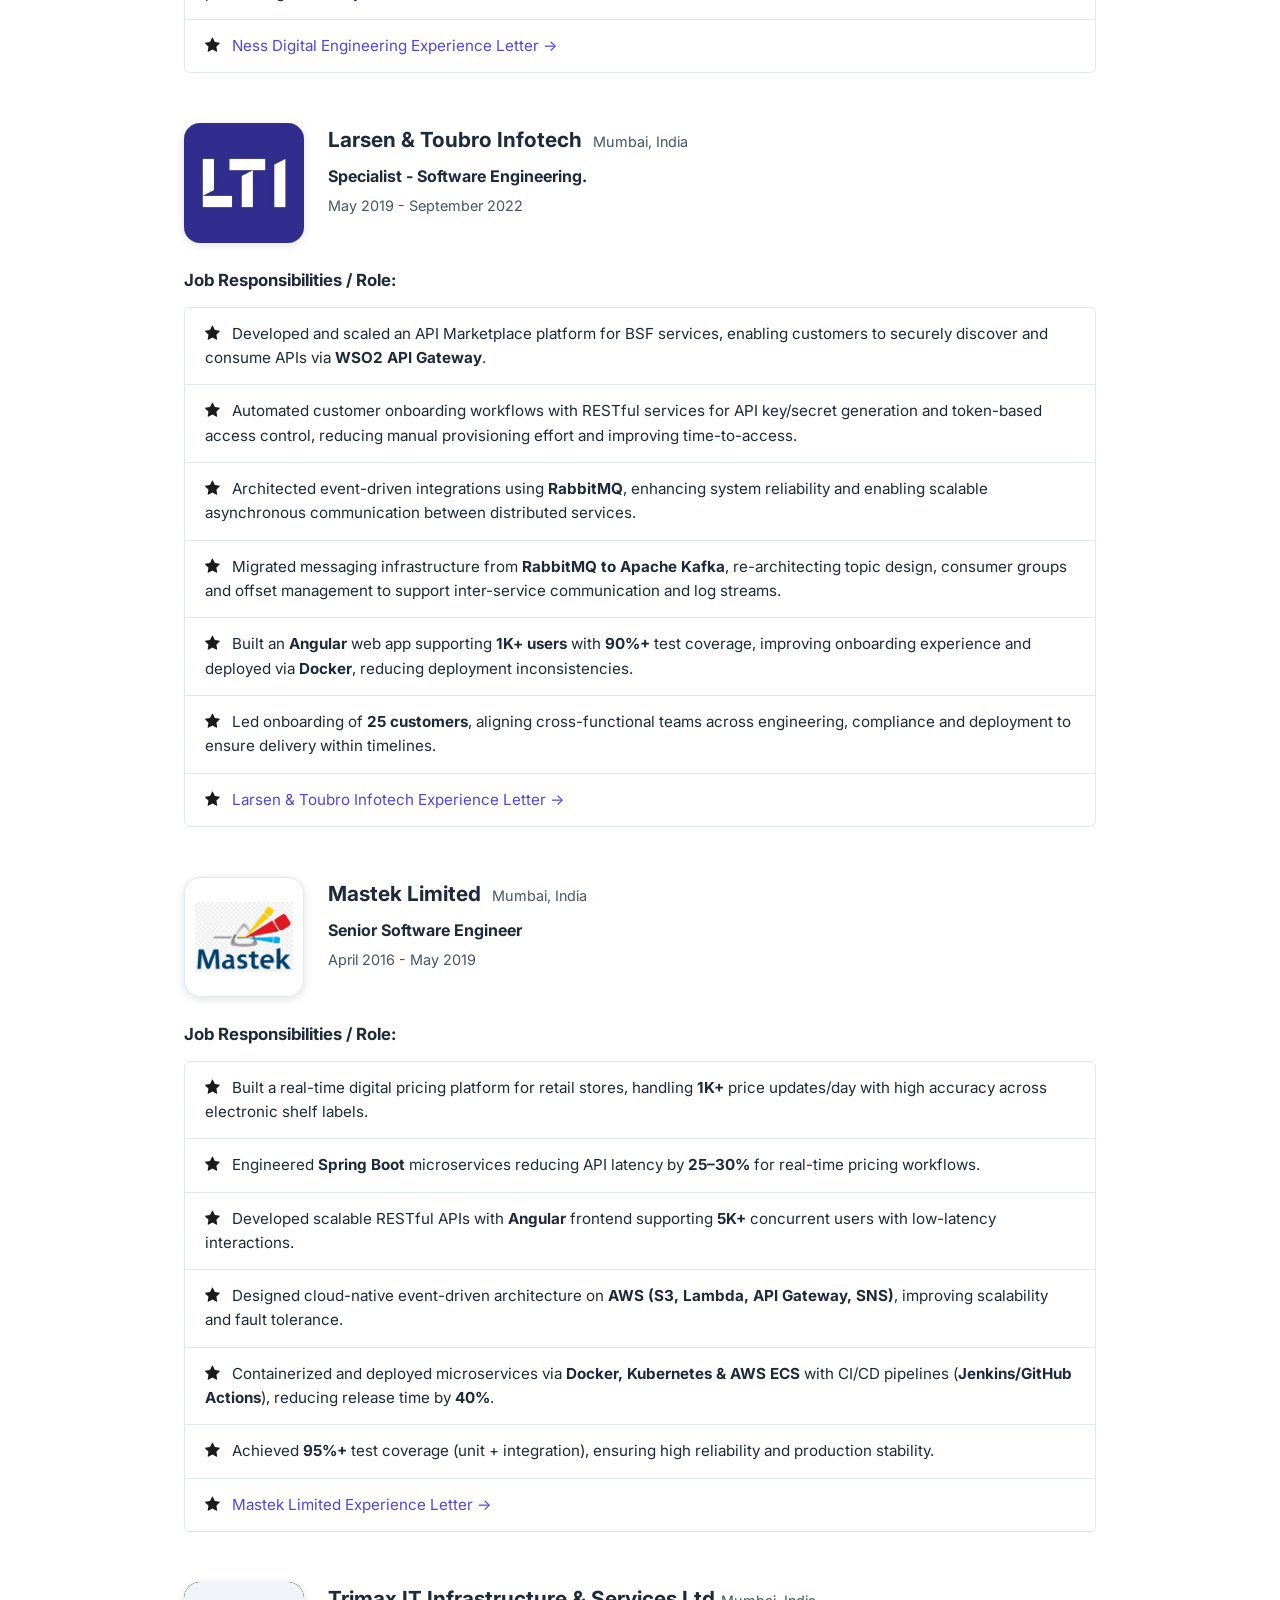
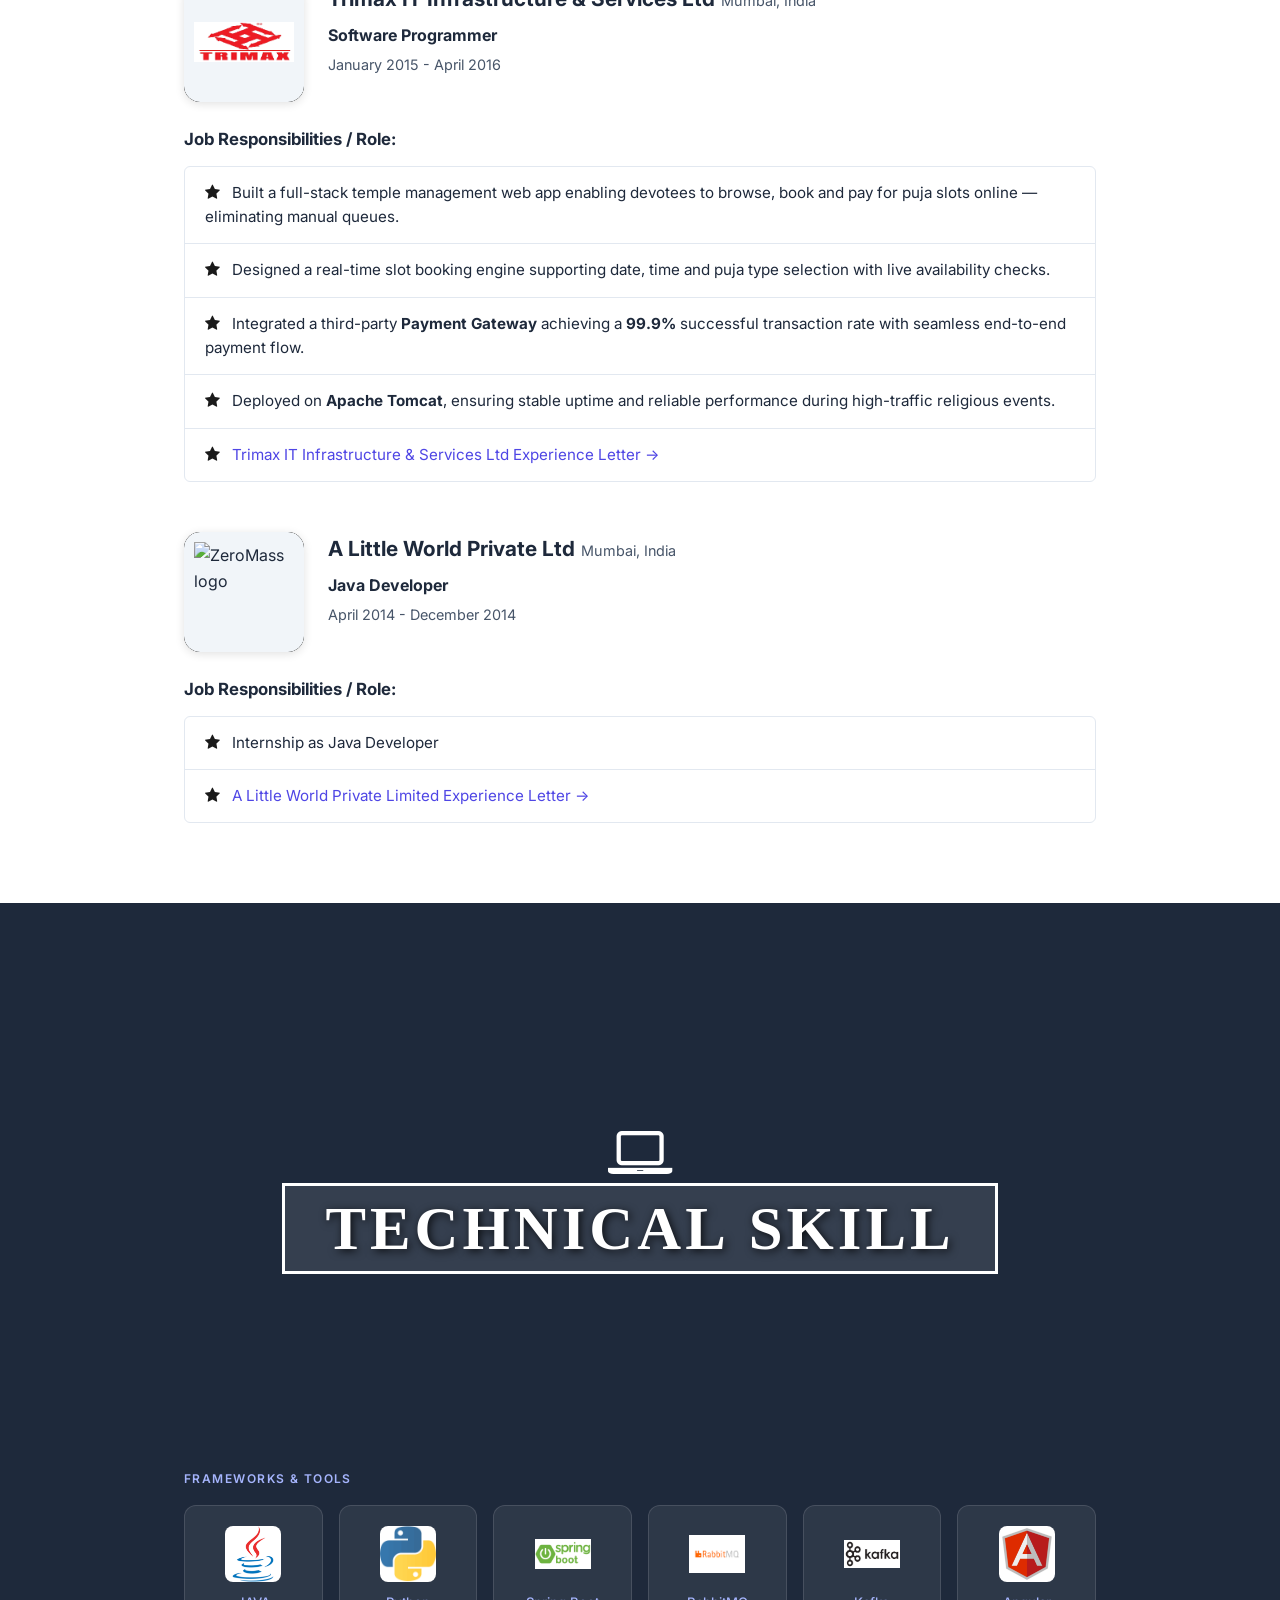
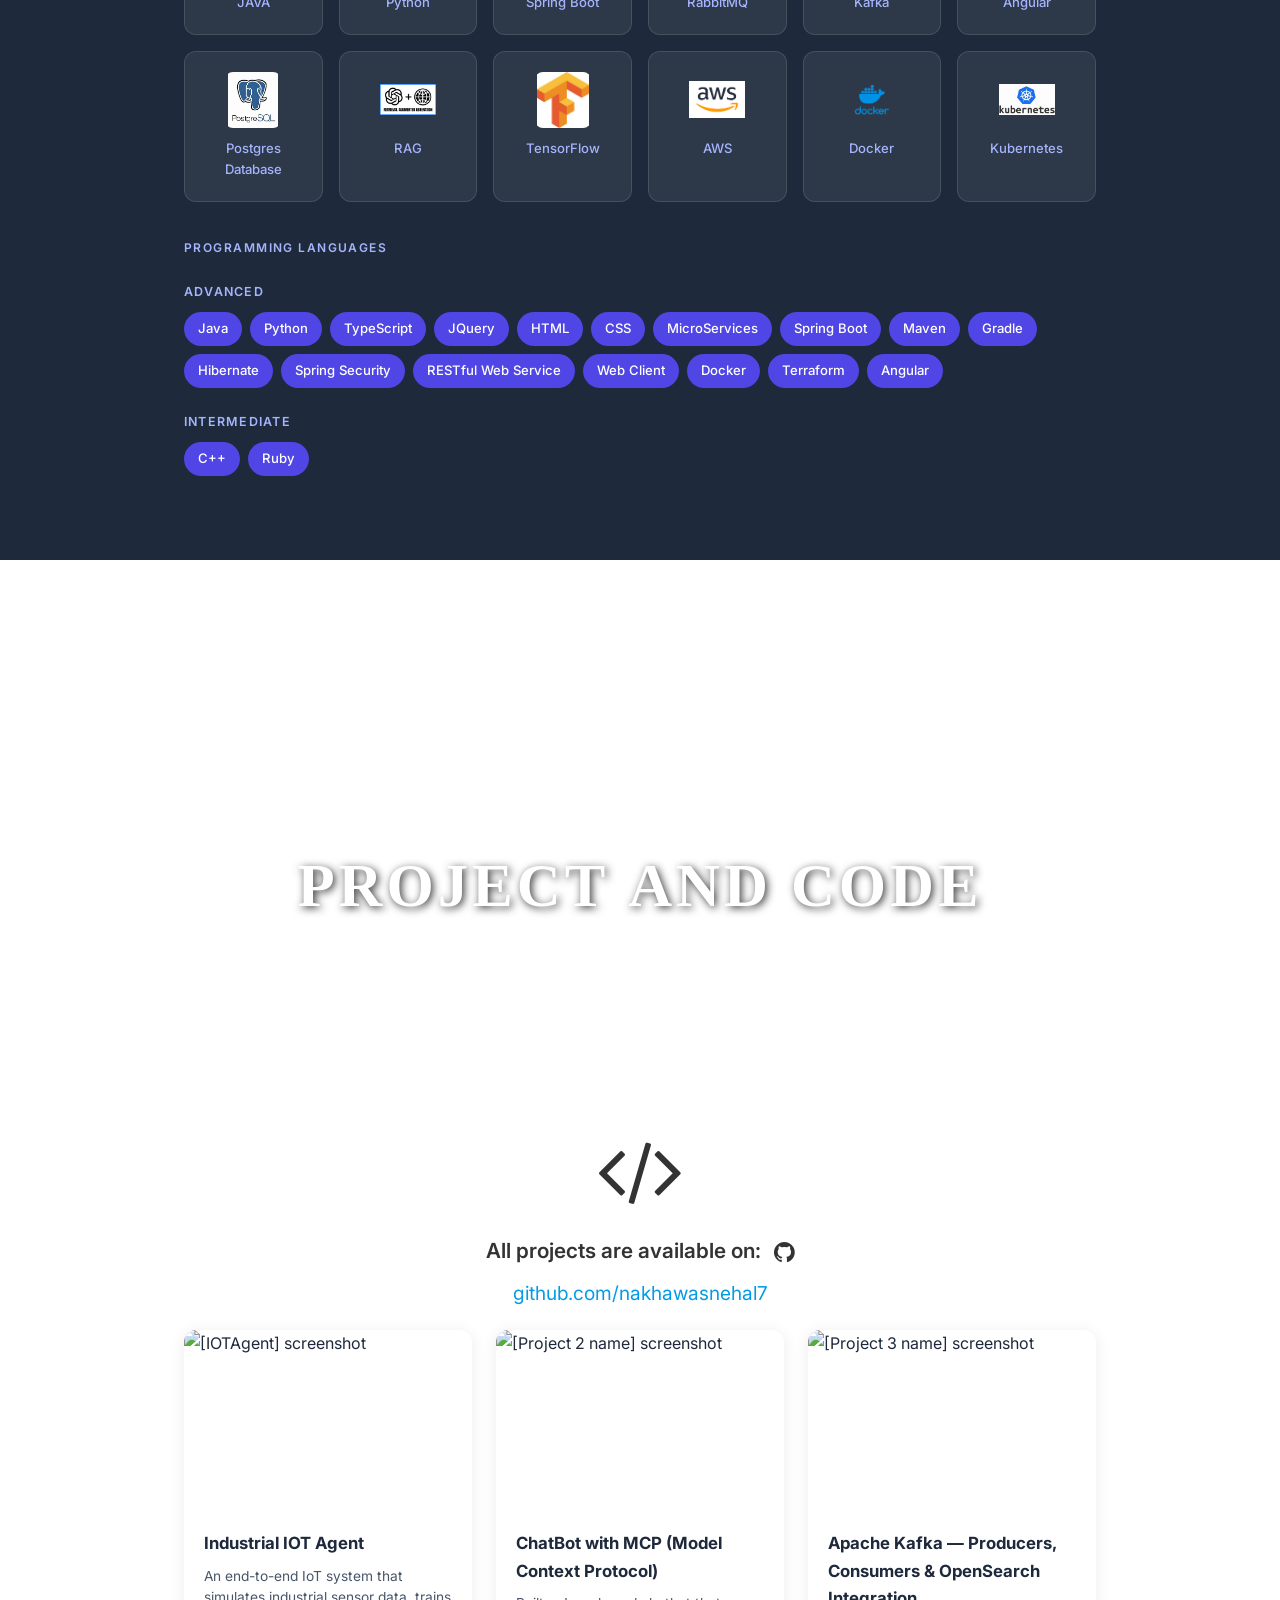
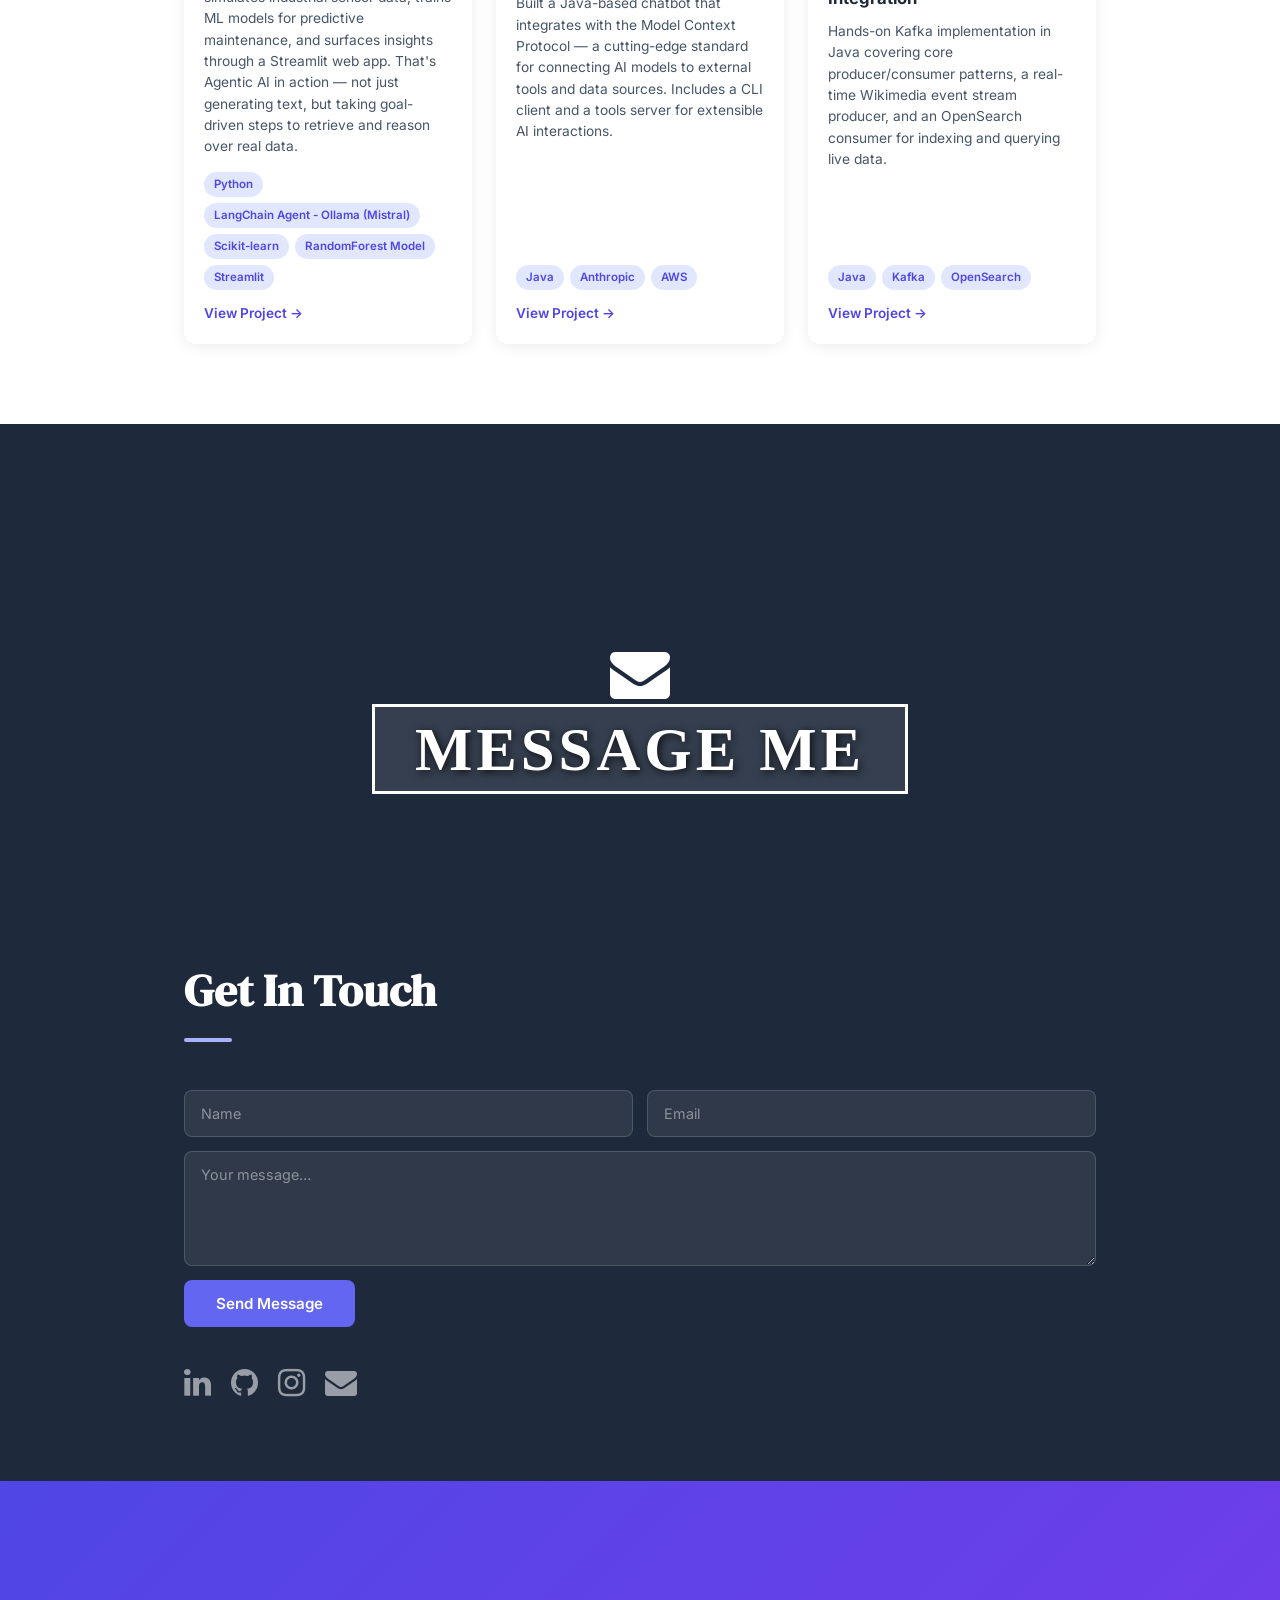
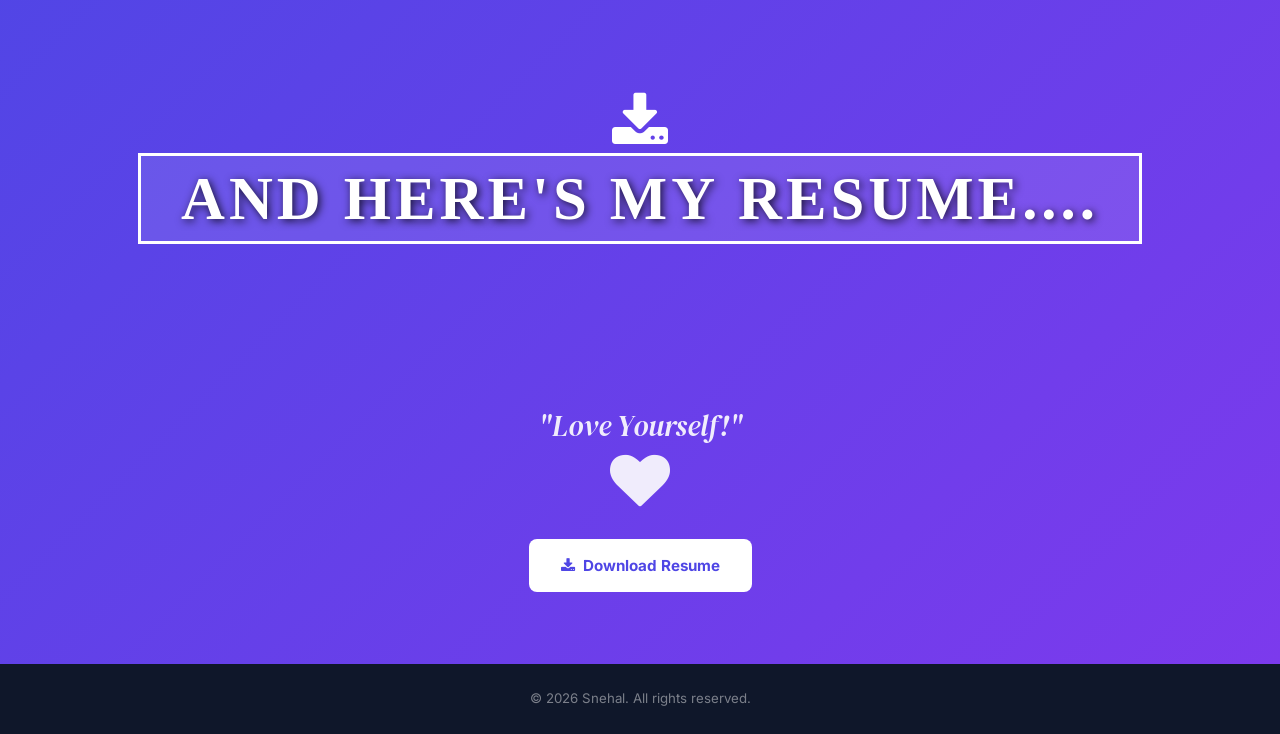
==== commit 3c31b77f: "Added images, modified the html added experience added projects" ====
--- a/index.html
+++ b/index.html
@@ -67,7 +67,7 @@
 
         <h1 class="hero-name">Hi, I'm <strong>Snehal Nakhawa</strong></h1>
         <p class="hero-tagline">Technology Enthusiast | Love to Code</p>
-        <p class="hero-sub">Software Developer · Full-Stack · Backend · Frontend · Cloud ·  AI/ML Enthusiast</p>
+        <p class="hero-sub">Software Developer · Full-Stack · Backend · Frontend · Cloud · AI/ML Enthusiast</p>
 
         <div class="hero-socials">
             <a href="https://www.linkedin.com/in/snehal-nakhawa-6ab2b4117/" aria-label="LinkedIn" class="social-icon"><i
@@ -105,6 +105,12 @@
                 <i class="fa fa-graduation-cap about-center-icon"></i>
                 <p>Masters in Computer Science</p>
                 <p>from <a href="https://www.stevens.edu/">Stevens Institute of Technology</a>, 2027</p>
+            </div>
+
+            <div class="about-center-item">
+                <i class="fa fa-graduation-cap about-center-icon"></i>
+                <p>Bachelor's of Engineering</p>
+                <p>from <a href="https://kjsit.somaiya.edu.in/en">K.J Somaiya Institute of Technology</a>, 2012</p>
             </div>
 
             <!-- Hometown -->
@@ -213,7 +219,8 @@
             </li>
             <li>
                 <i class="fa fa-star"></i>
-                <a href="https://drive.google.com/file/d/1b84cbSaOQKrP0MsBzzzACNTW6lWknoJ4/view?usp=sharing">Ness Digital Engineering
+                <a href="https://drive.google.com/file/d/1b84cbSaOQKrP0MsBzzzACNTW6lWknoJ4/view?usp=sharing">Ness
+                    Digital Engineering
                     Experience Letter -></a>
             </li>
         </ul>
@@ -342,7 +349,7 @@
                             src="CompanyLogo/Trimax-IT-Infrastructure-Services-INFra.png"
                             alt="Trimax logo"
                             style="width:100%; height:100%; object-fit:contain; padding:10px;"
-                    >                </div>
+                    ></div>
             </div>
             <div class="exp-details-v2">
                 <h3 class="exp-company-v2">Trimax IT Infrastructure & Services Ltd<span
@@ -378,6 +385,41 @@
                 <i class="fa fa-star"></i>
                 <a href="https://drive.google.com/file/d/13TYfugQibTg98Nu0nC5onvJ0NzkeodyT/view?usp=sharing">Trimax IT
                     Infrastructure & Services Ltd
+                    Experience Letter -></a>
+            </li>
+        </ul>
+
+
+        <!-- ── ALW Limited ── -->
+        <div class="exp-card-v2" style="margin-top: 50px;">
+            <div class="exp-logo-v2" style="background:#1a1a1a;">
+                <!-- "&" symbol logo like the screenshot -->
+                <div class="exp-logo-v2">
+                    <img
+                            src="CompanyLogo/ZeroMass.png"
+                            alt="ZeroMass logo"
+                            style="width:100%; height:100%; object-fit:contain; padding:10px;"
+                    ></div>
+            </div>
+            <div class="exp-details-v2">
+                <h3 class="exp-company-v2">A Little World Private Ltd<span
+                        class="exp-loc-v2">Mumbai, India</span></h3>
+                <p class="exp-role-v2">Java Developer</p>
+                <p class="exp-dates-v2">April 2014 - December 2014</p>
+            </div>
+        </div>
+
+        <p class="exp-resp-heading">Job Responsibilities / Role:</p>
+        <ul class="exp-star-list">
+            <li>
+                <i class="fa fa-star"></i>
+                Internship as Java Developer
+            </li>
+
+            <li>
+                <i class="fa fa-star"></i>
+                <a href="https://drive.google.com/file/d/1XNtSwD2l4MXrooZSbUPppvxx8w7sJTfq/view?usp=sharing">A Little
+                    World Private Limited
                     Experience Letter -></a>
             </li>
         </ul>
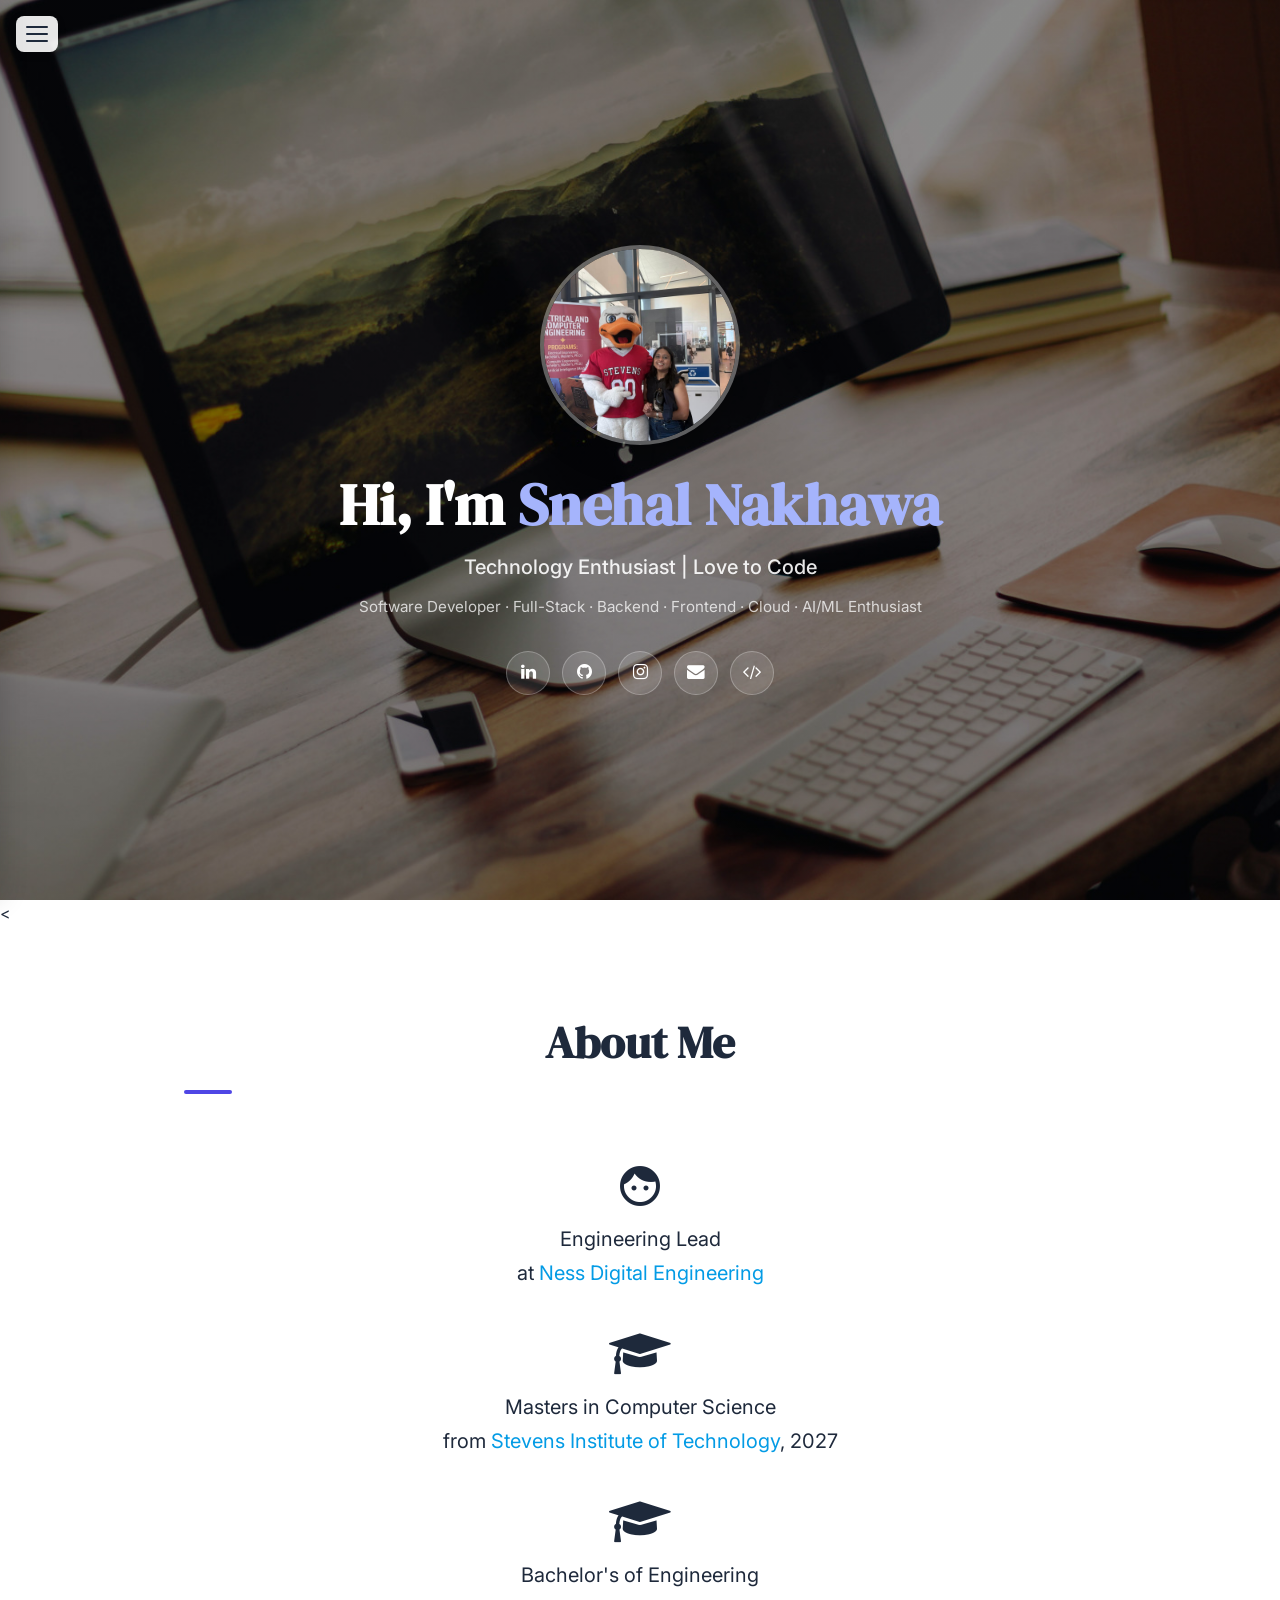
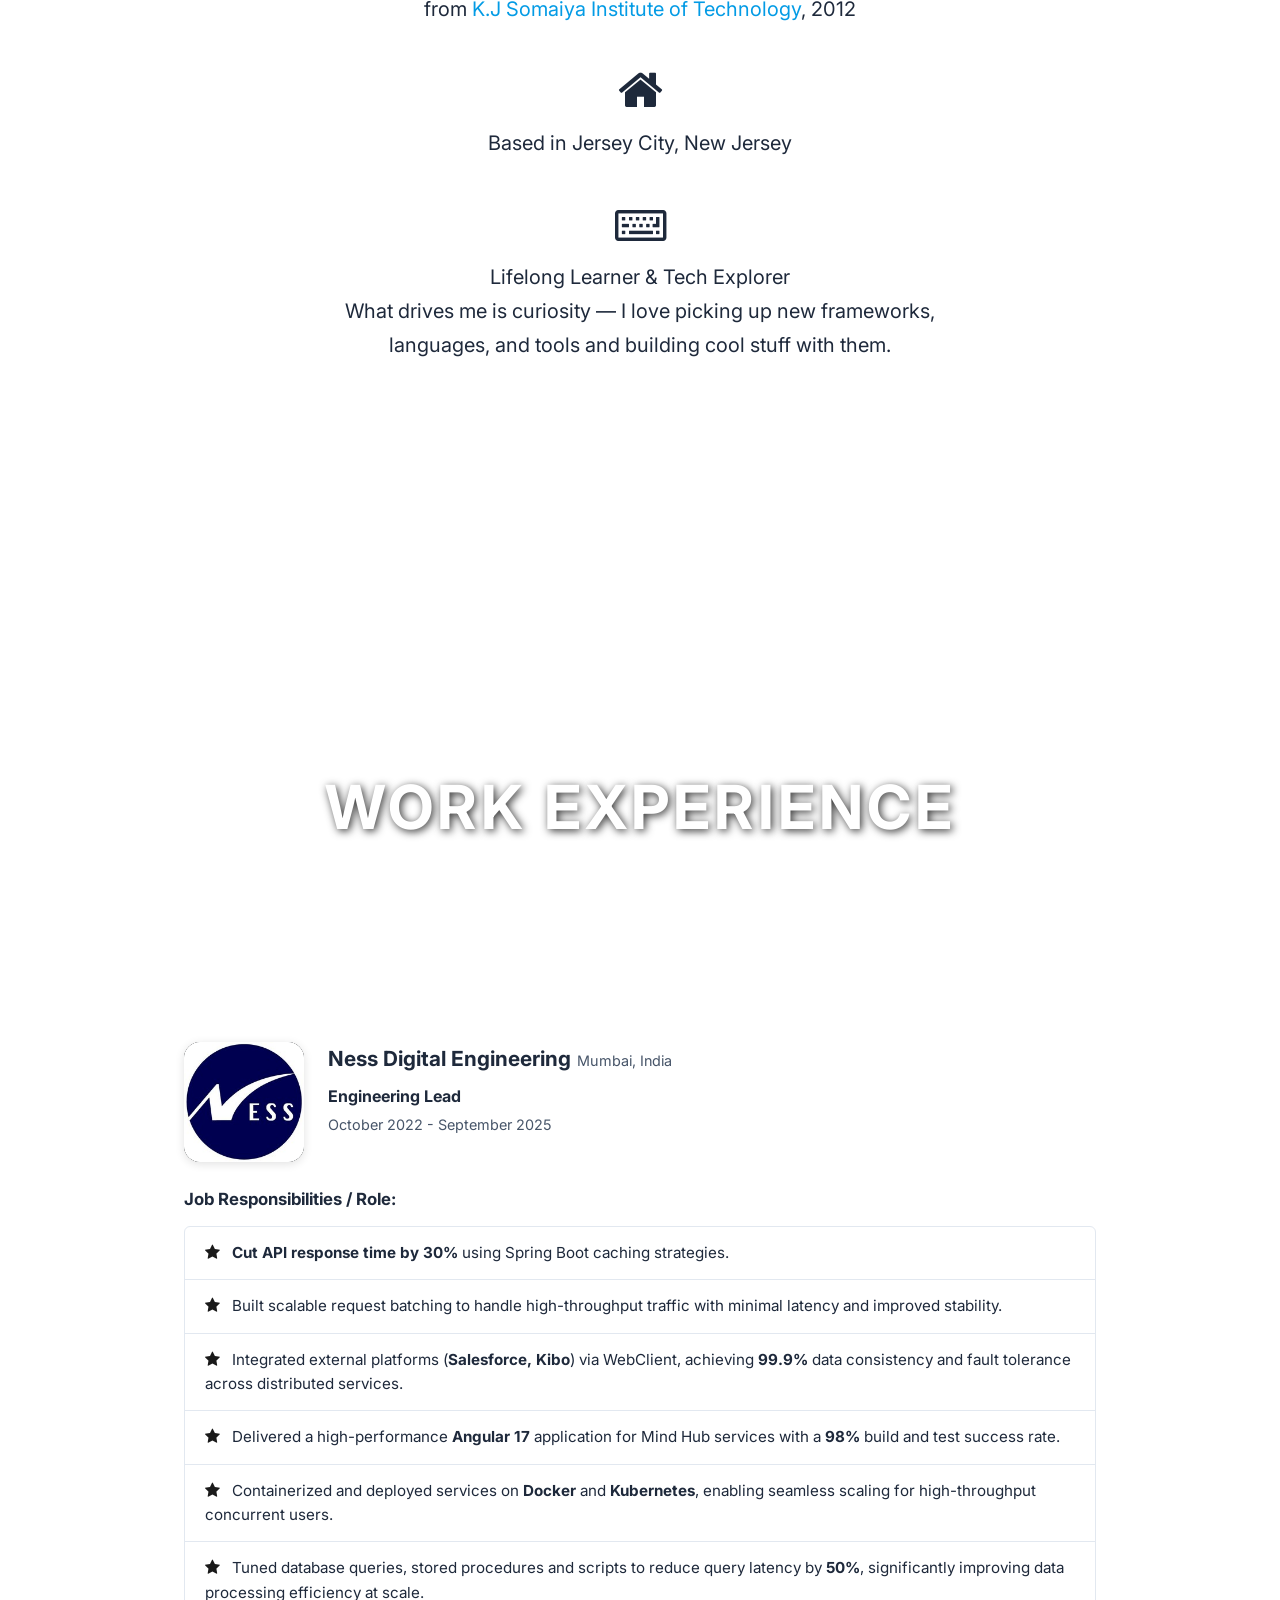
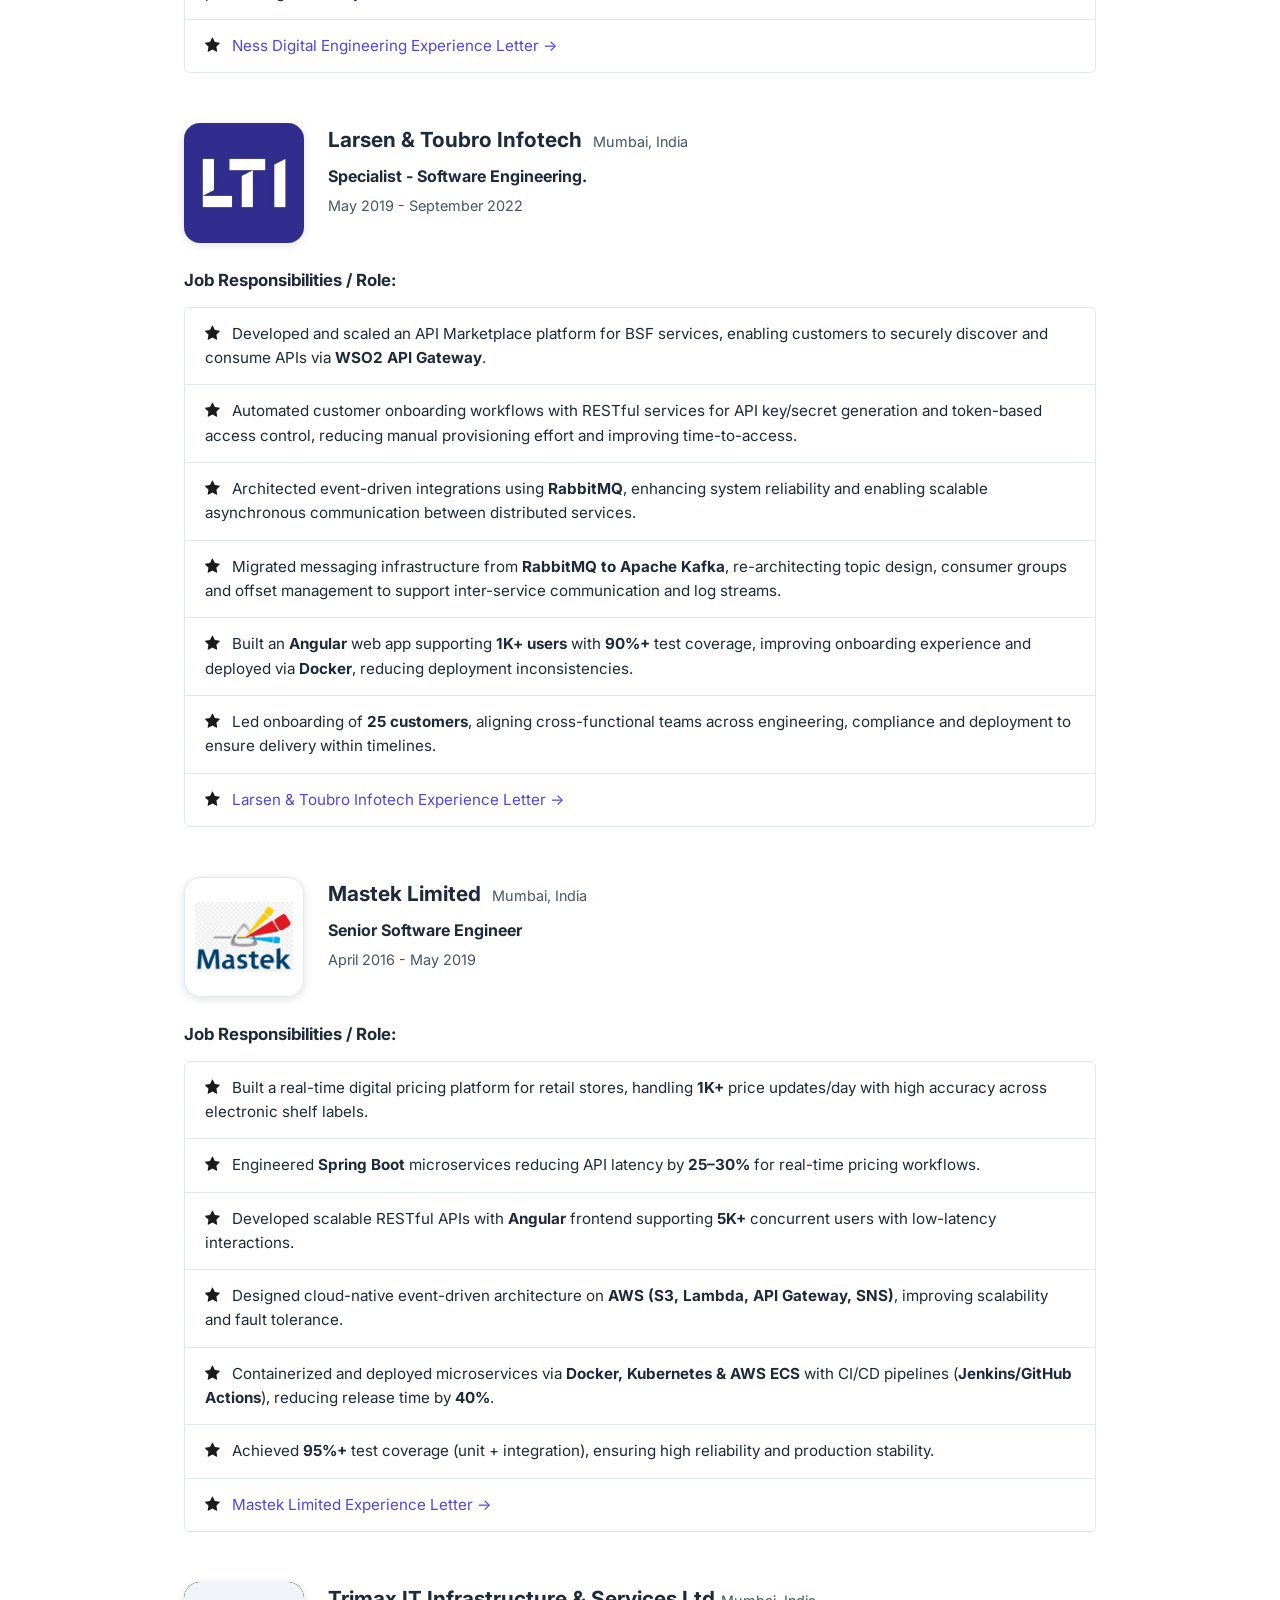
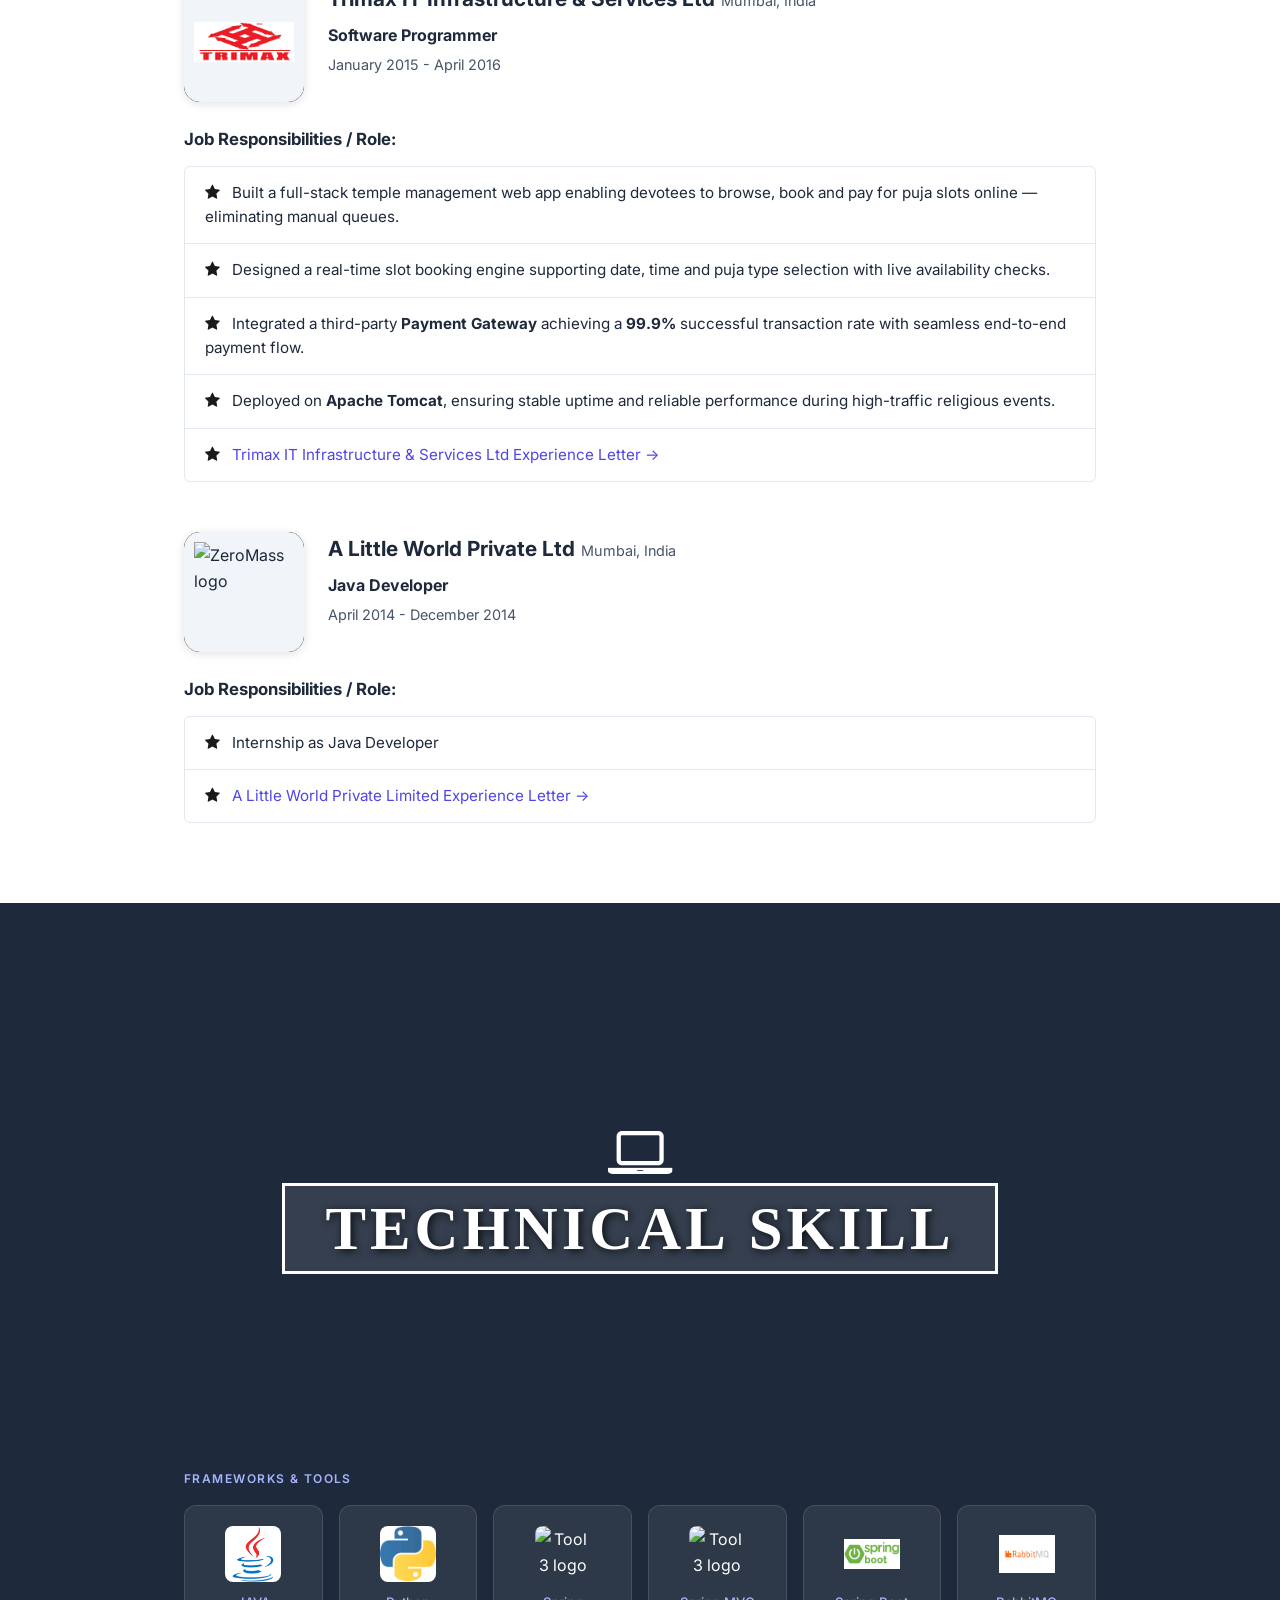
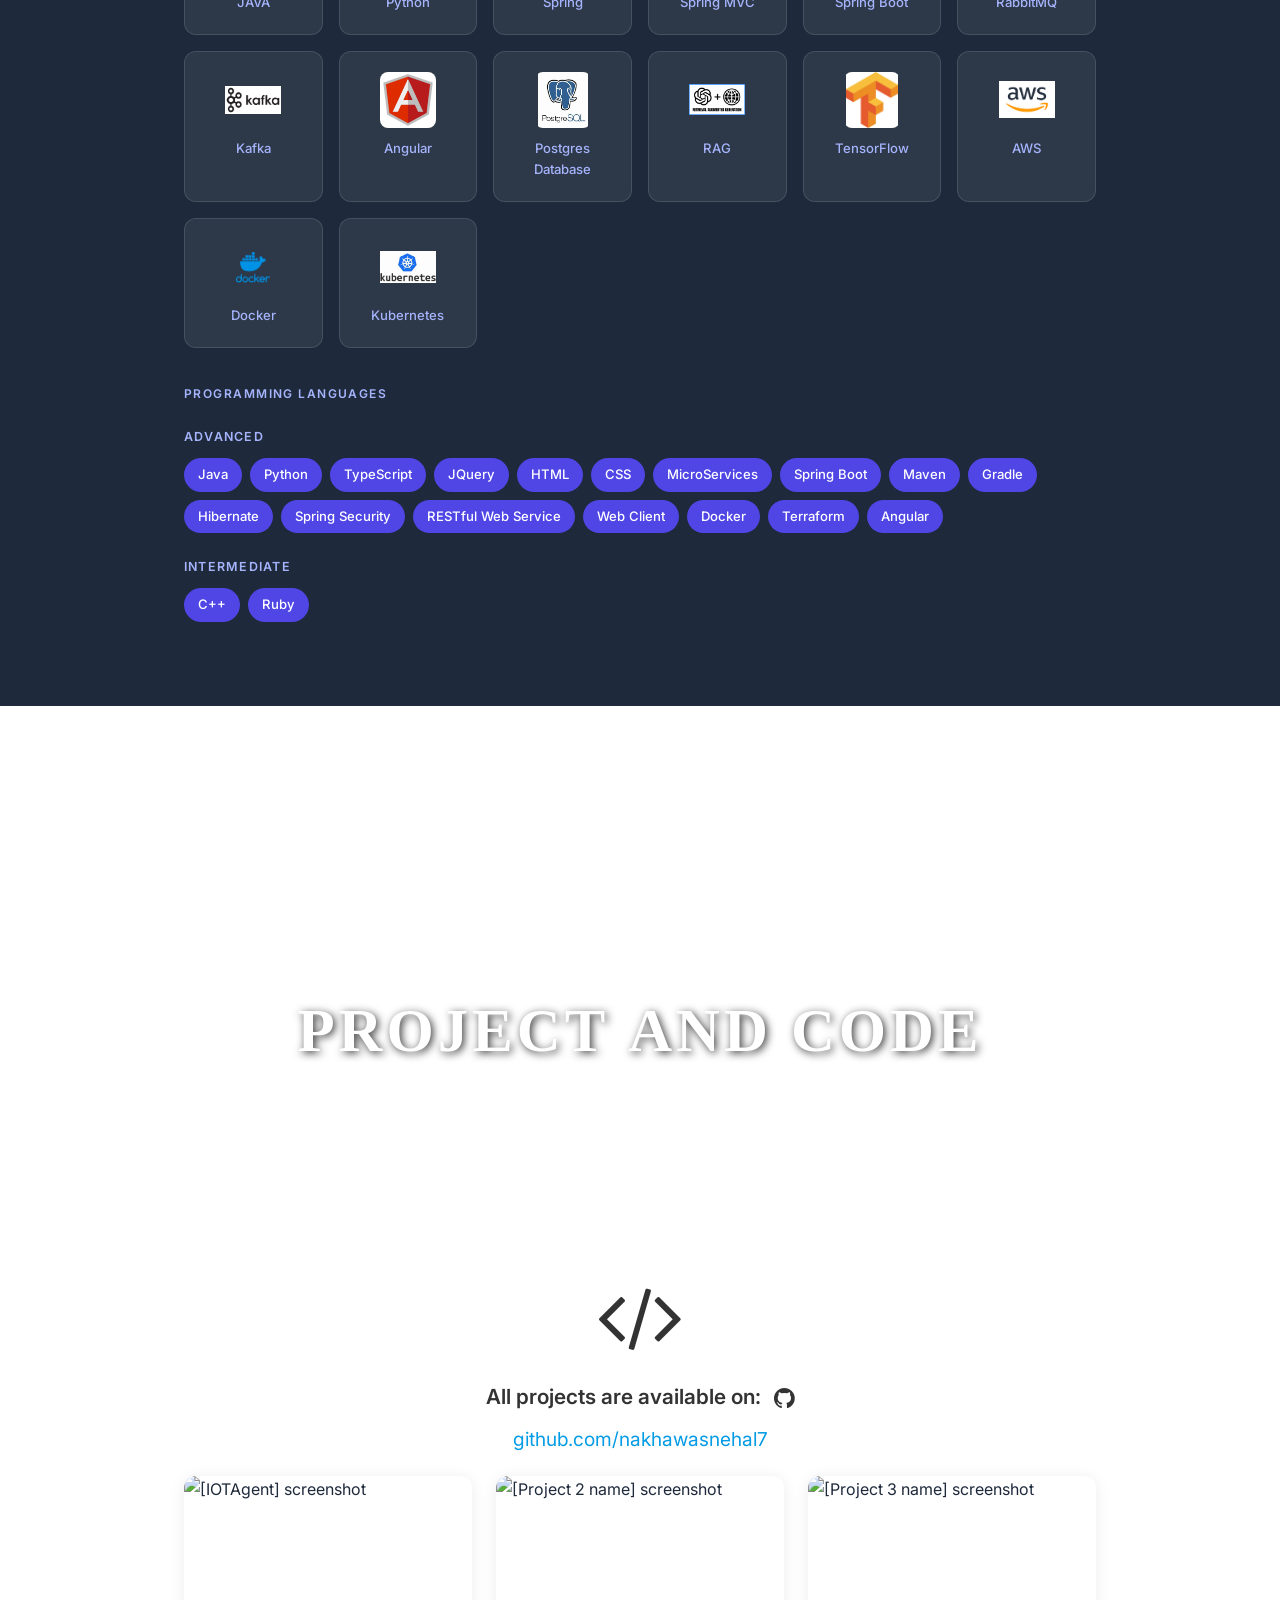
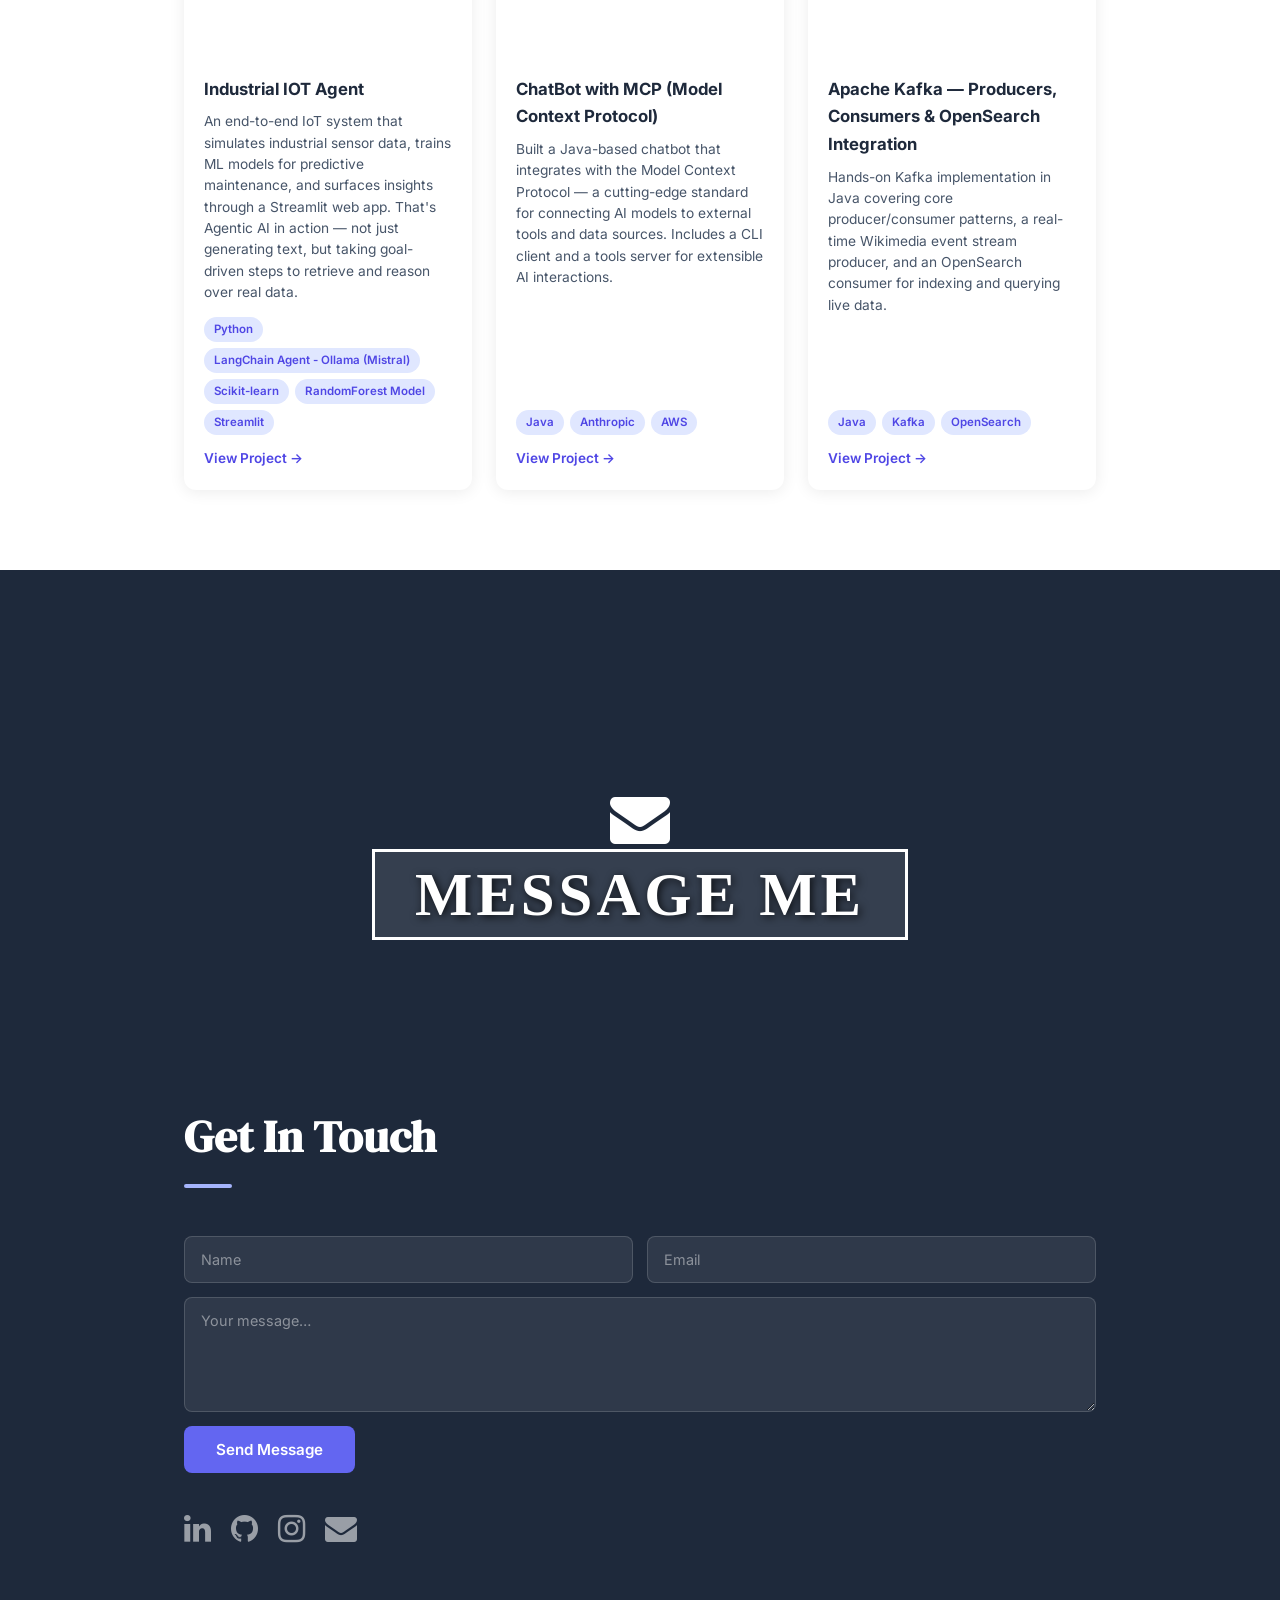
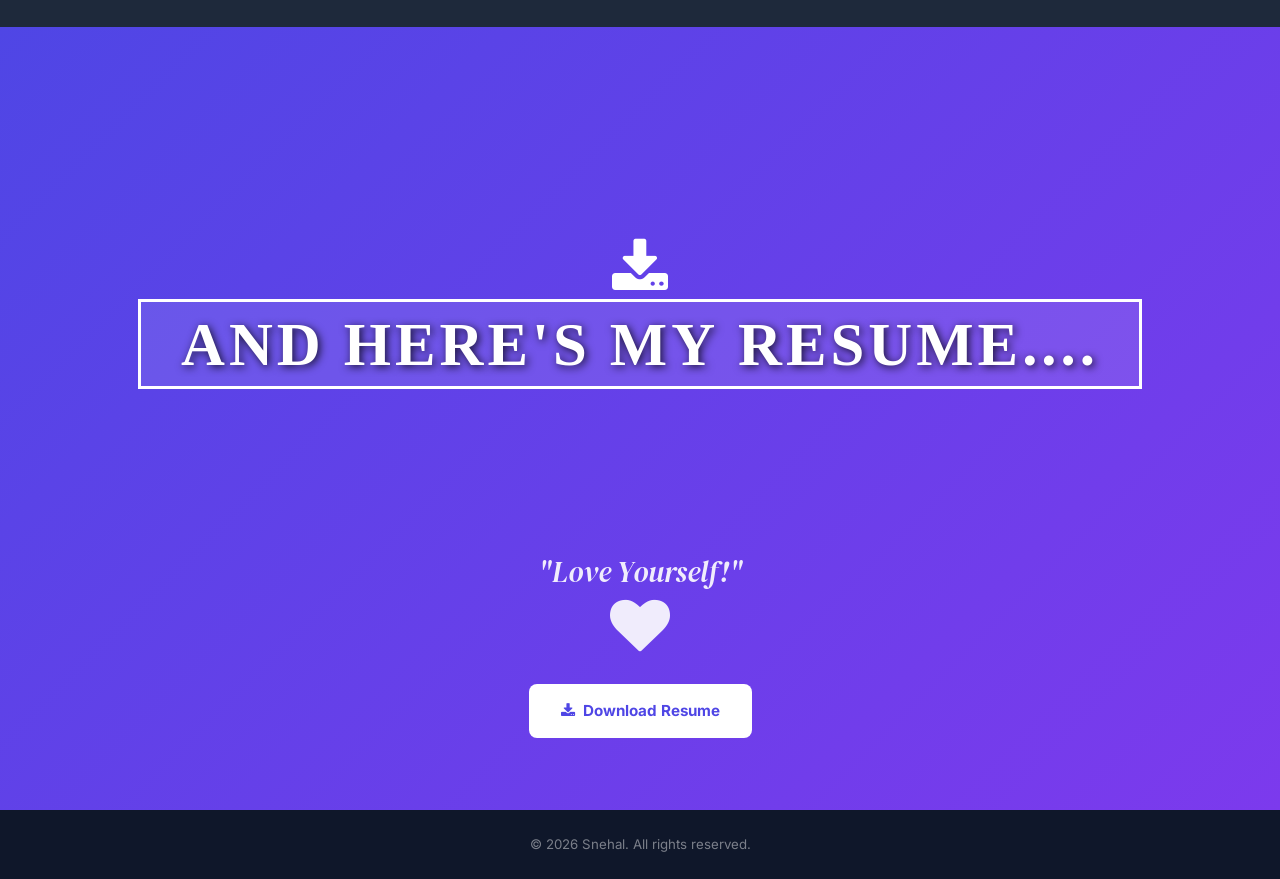
==== commit 95120f9e: "added logo" ====
--- a/index.html
+++ b/index.html
@@ -479,6 +479,14 @@
             <div class="tool-card">
                 <img src="TechLogo/python.png" alt="Tool 2 logo">
                 <p>Python</p>
+            </div>
+            <div class="tool-card">
+                <img src="TechLogo/Spring_Framework-Logo.wine.png" alt="Tool 3 logo">
+                <p>Spring</p>
+            </div>
+            <div class="tool-card">
+                <img src="TechLogo/SpringMVC.jpg" alt="Tool 3 logo">
+                <p>Spring MVC</p>
             </div>
             <div class="tool-card">
                 <img src="TechLogo/SpringBoot.png" alt="Tool 3 logo">
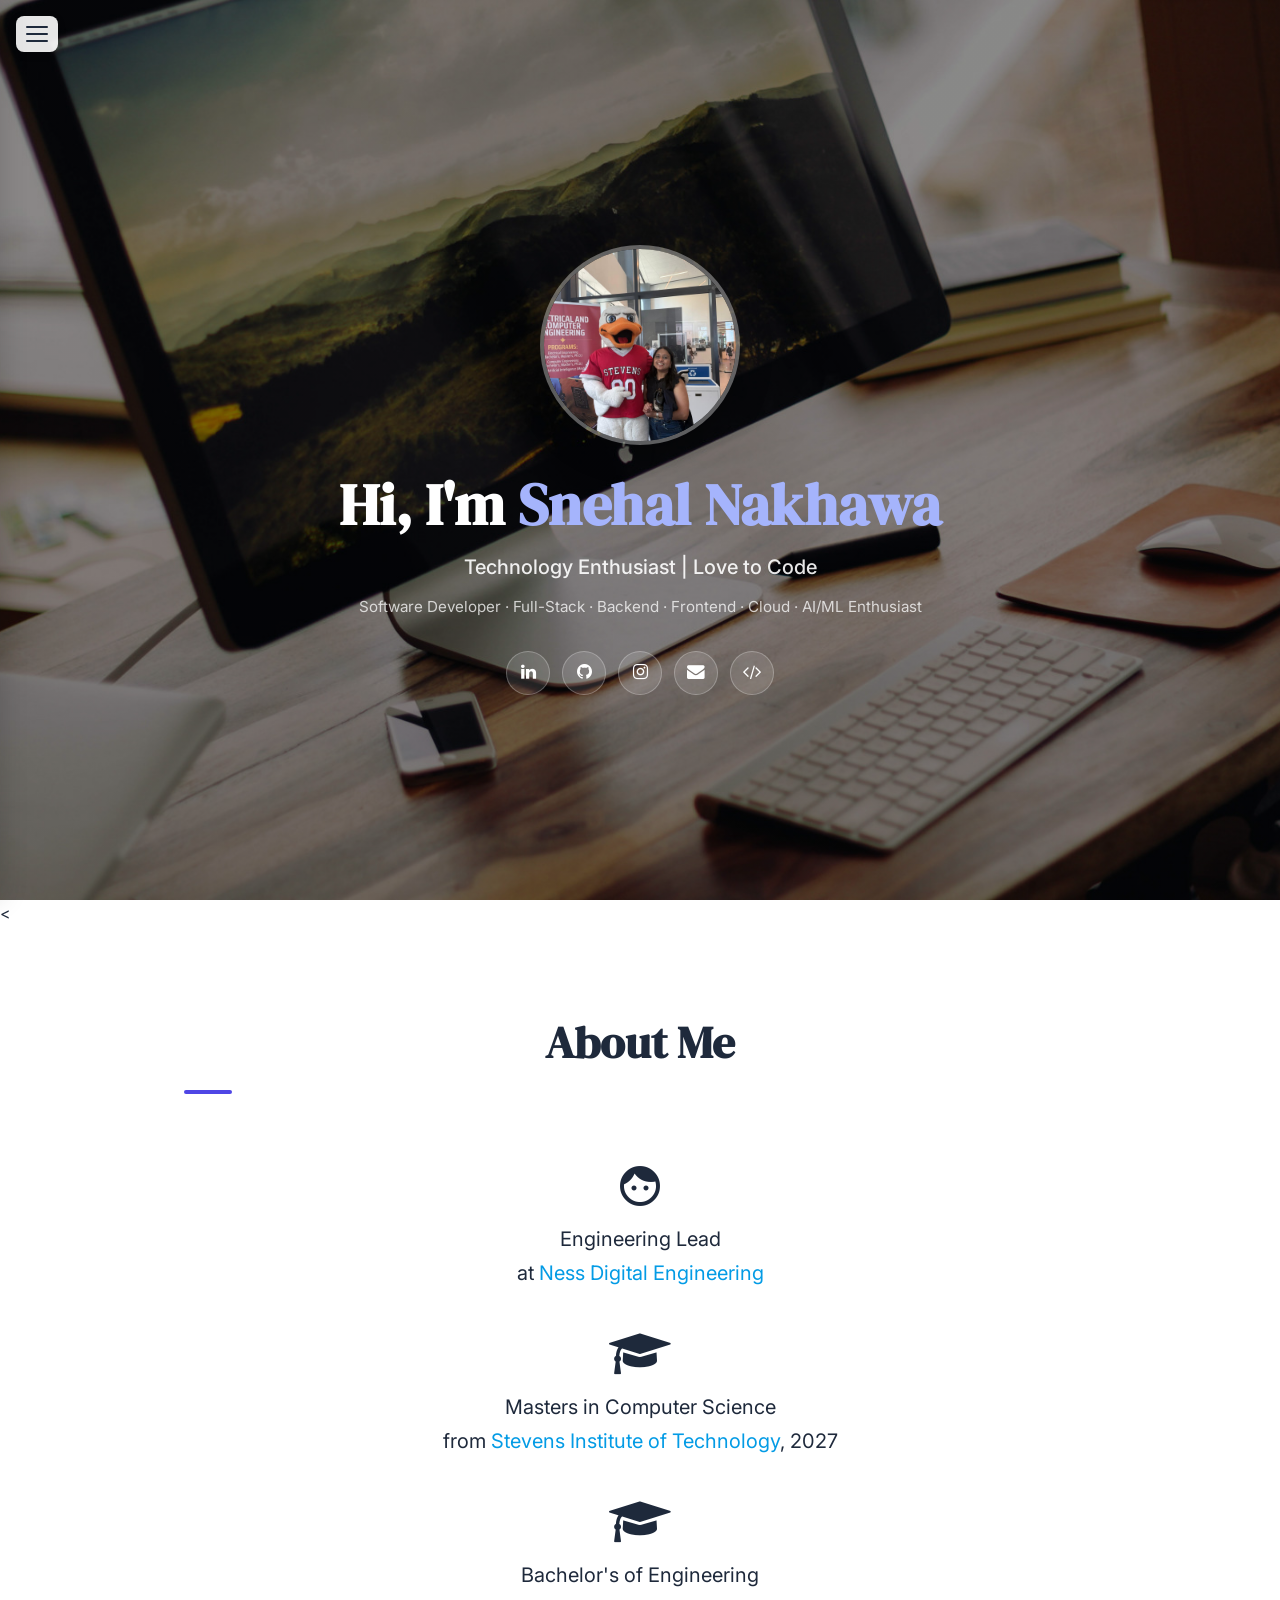
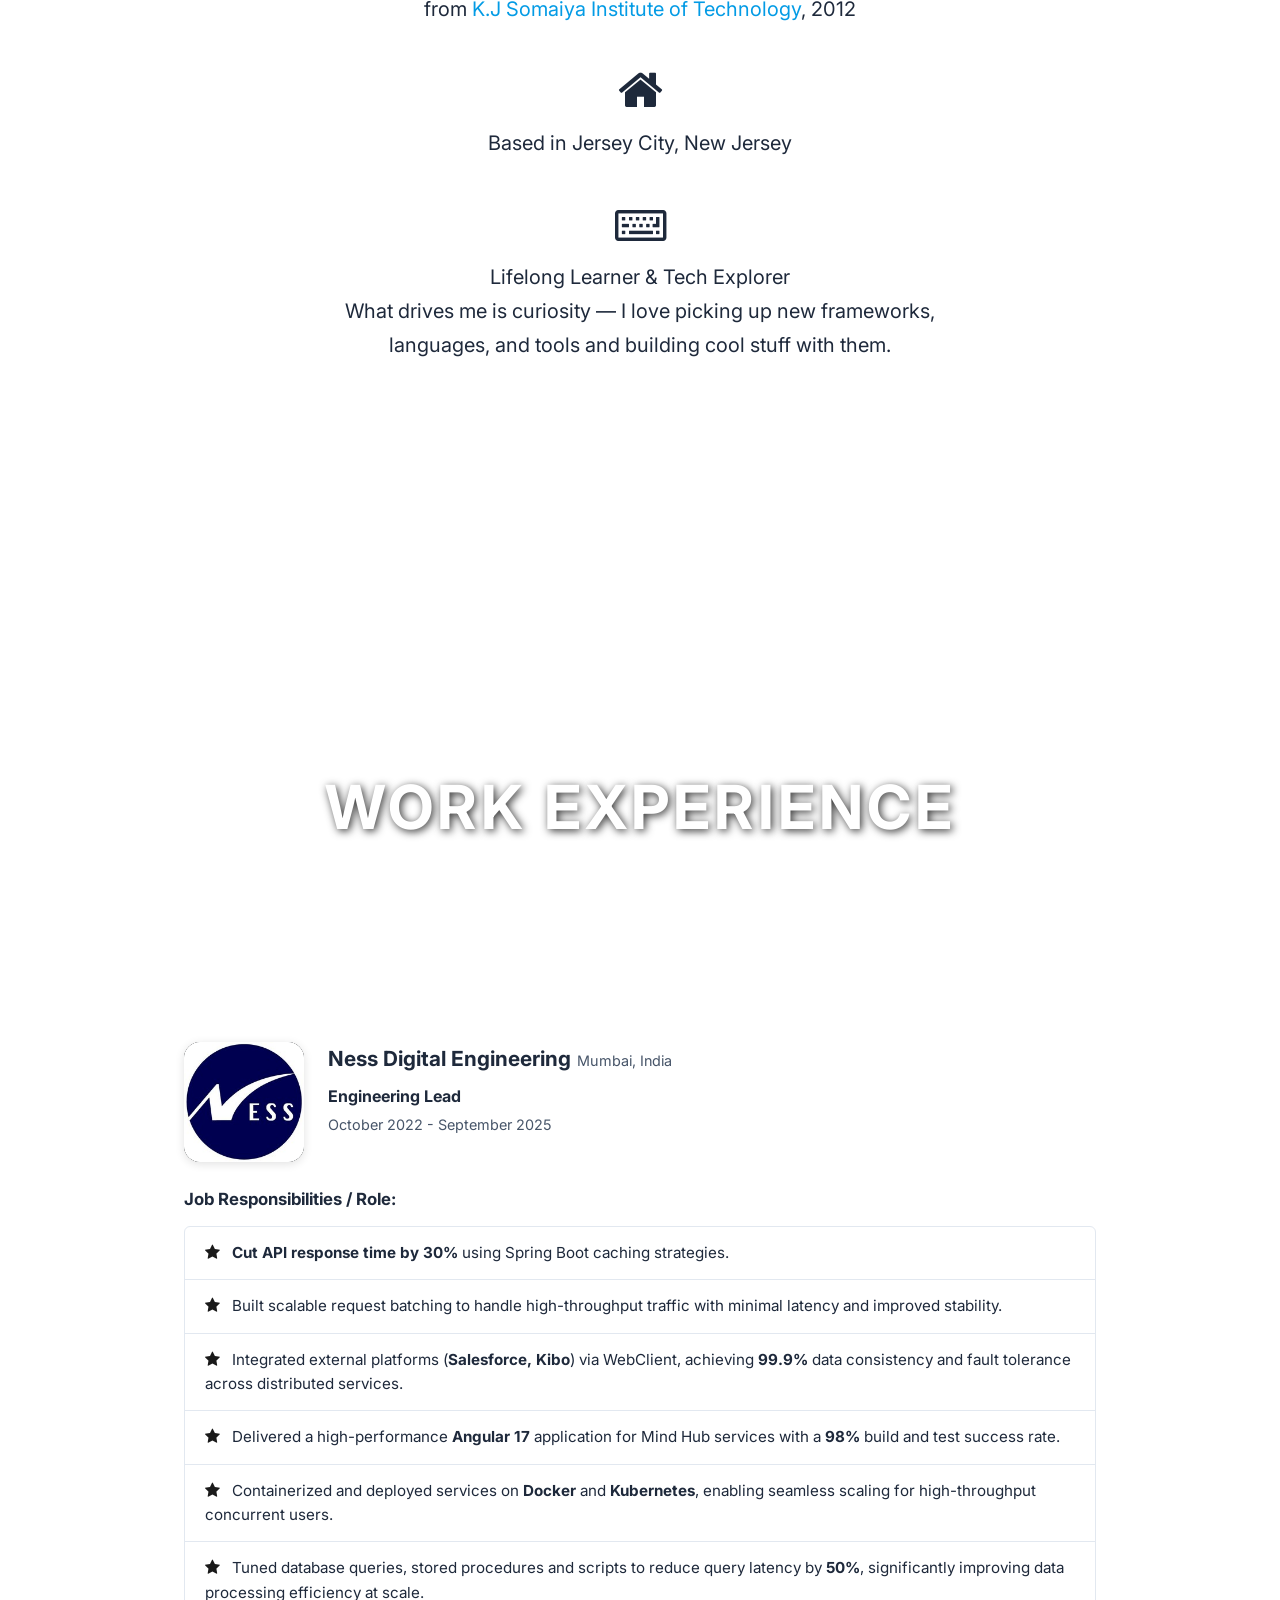
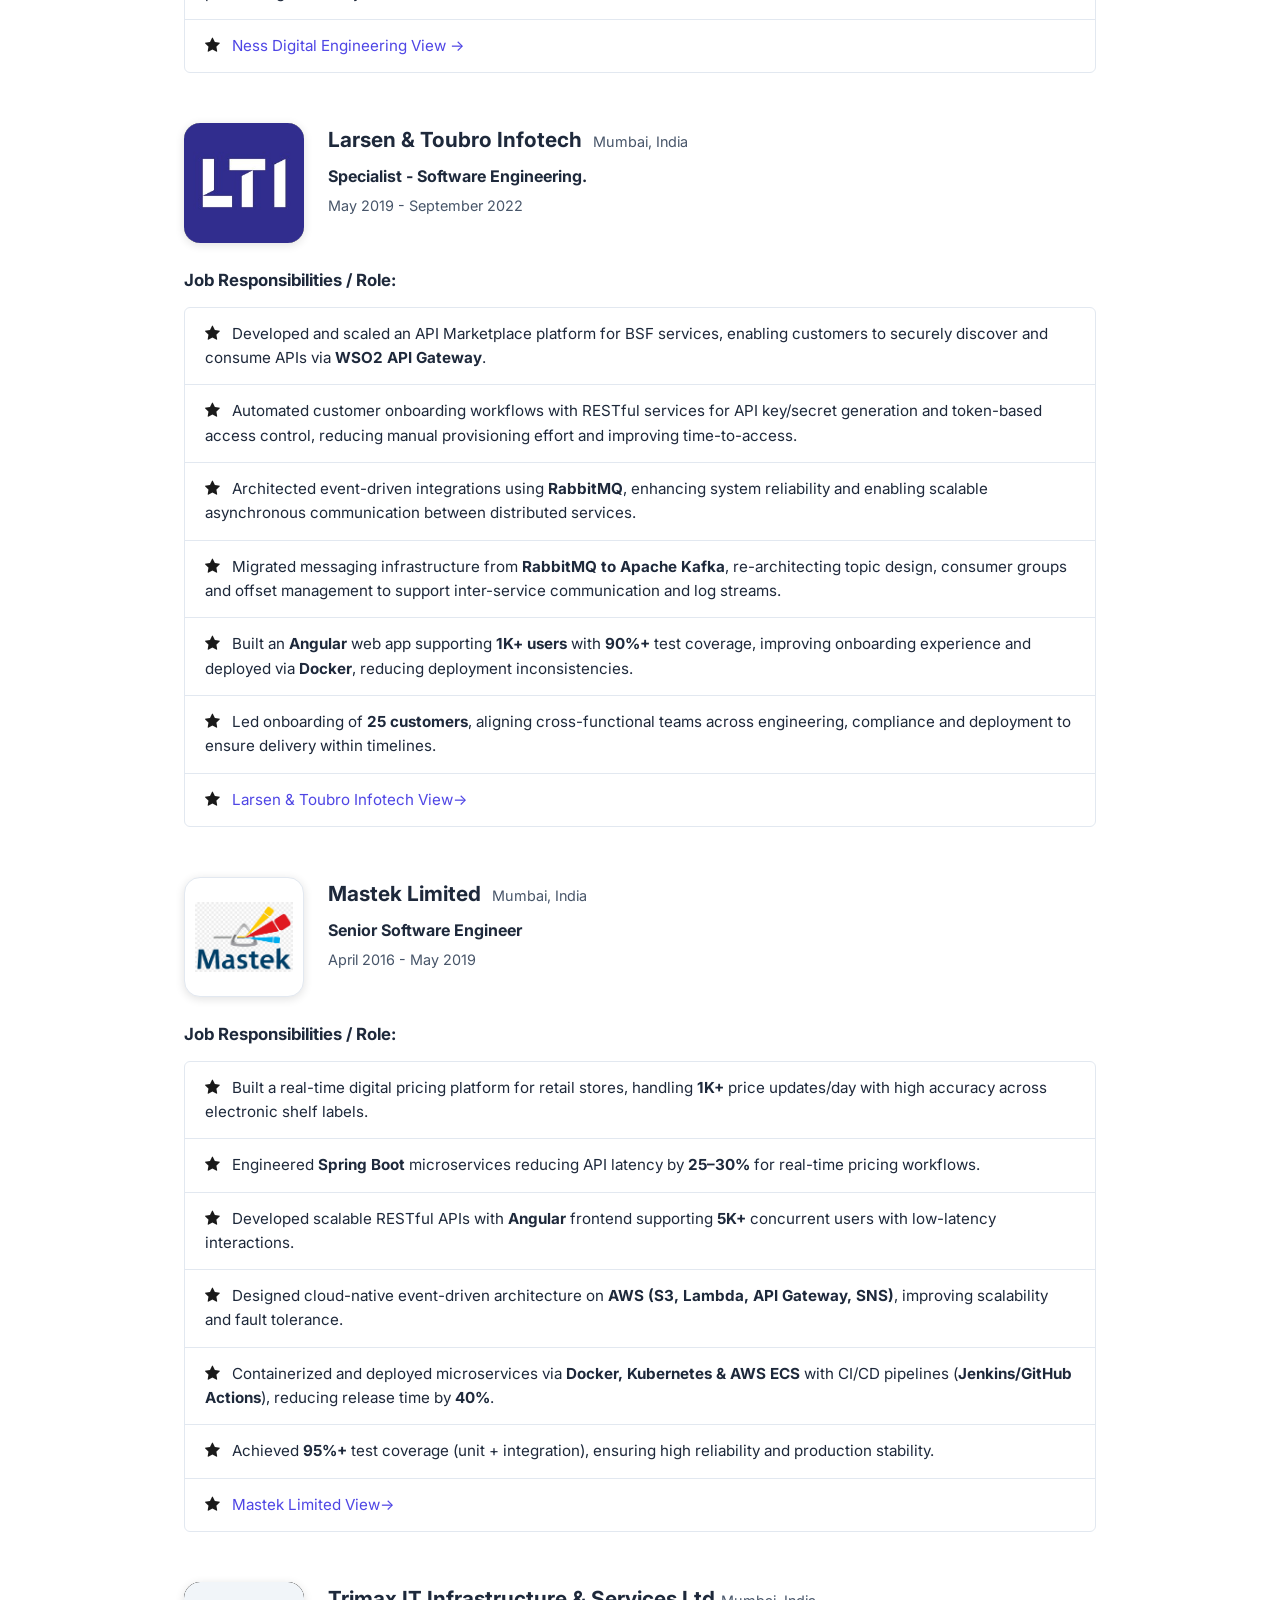
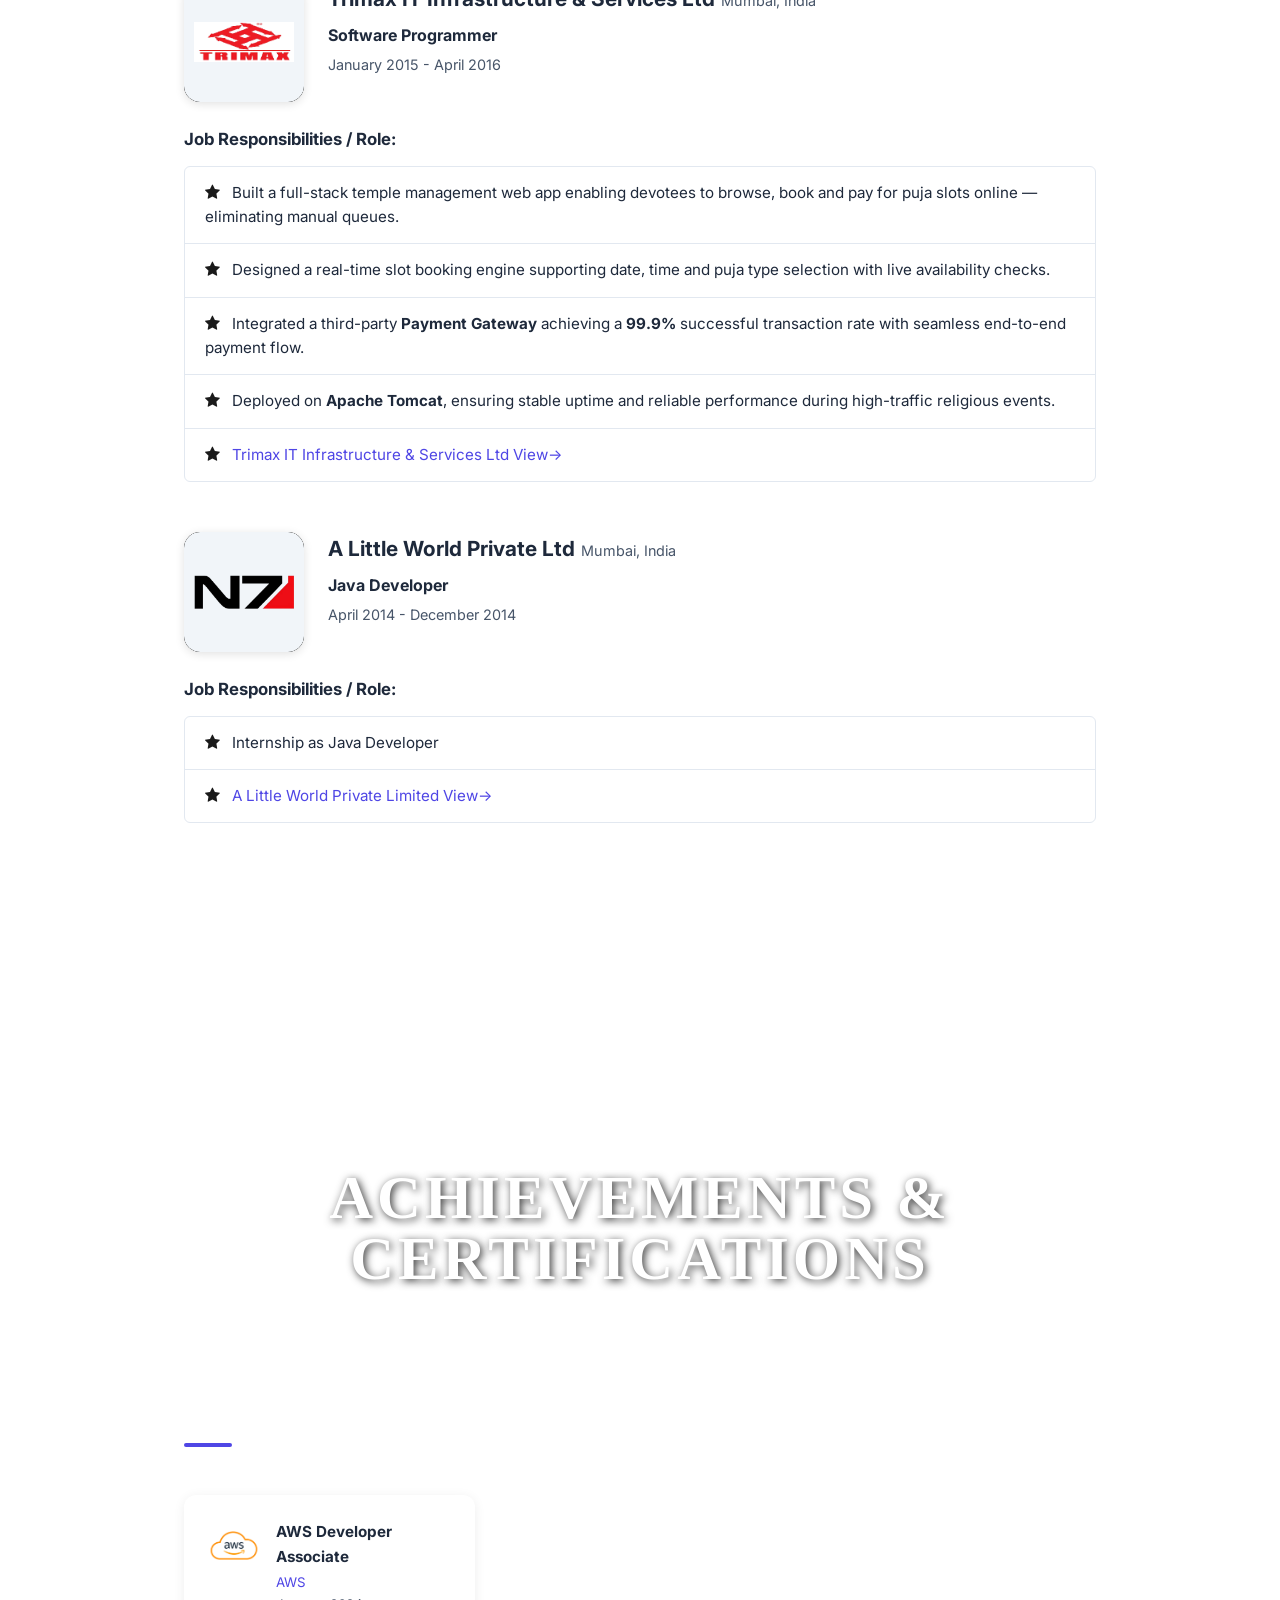
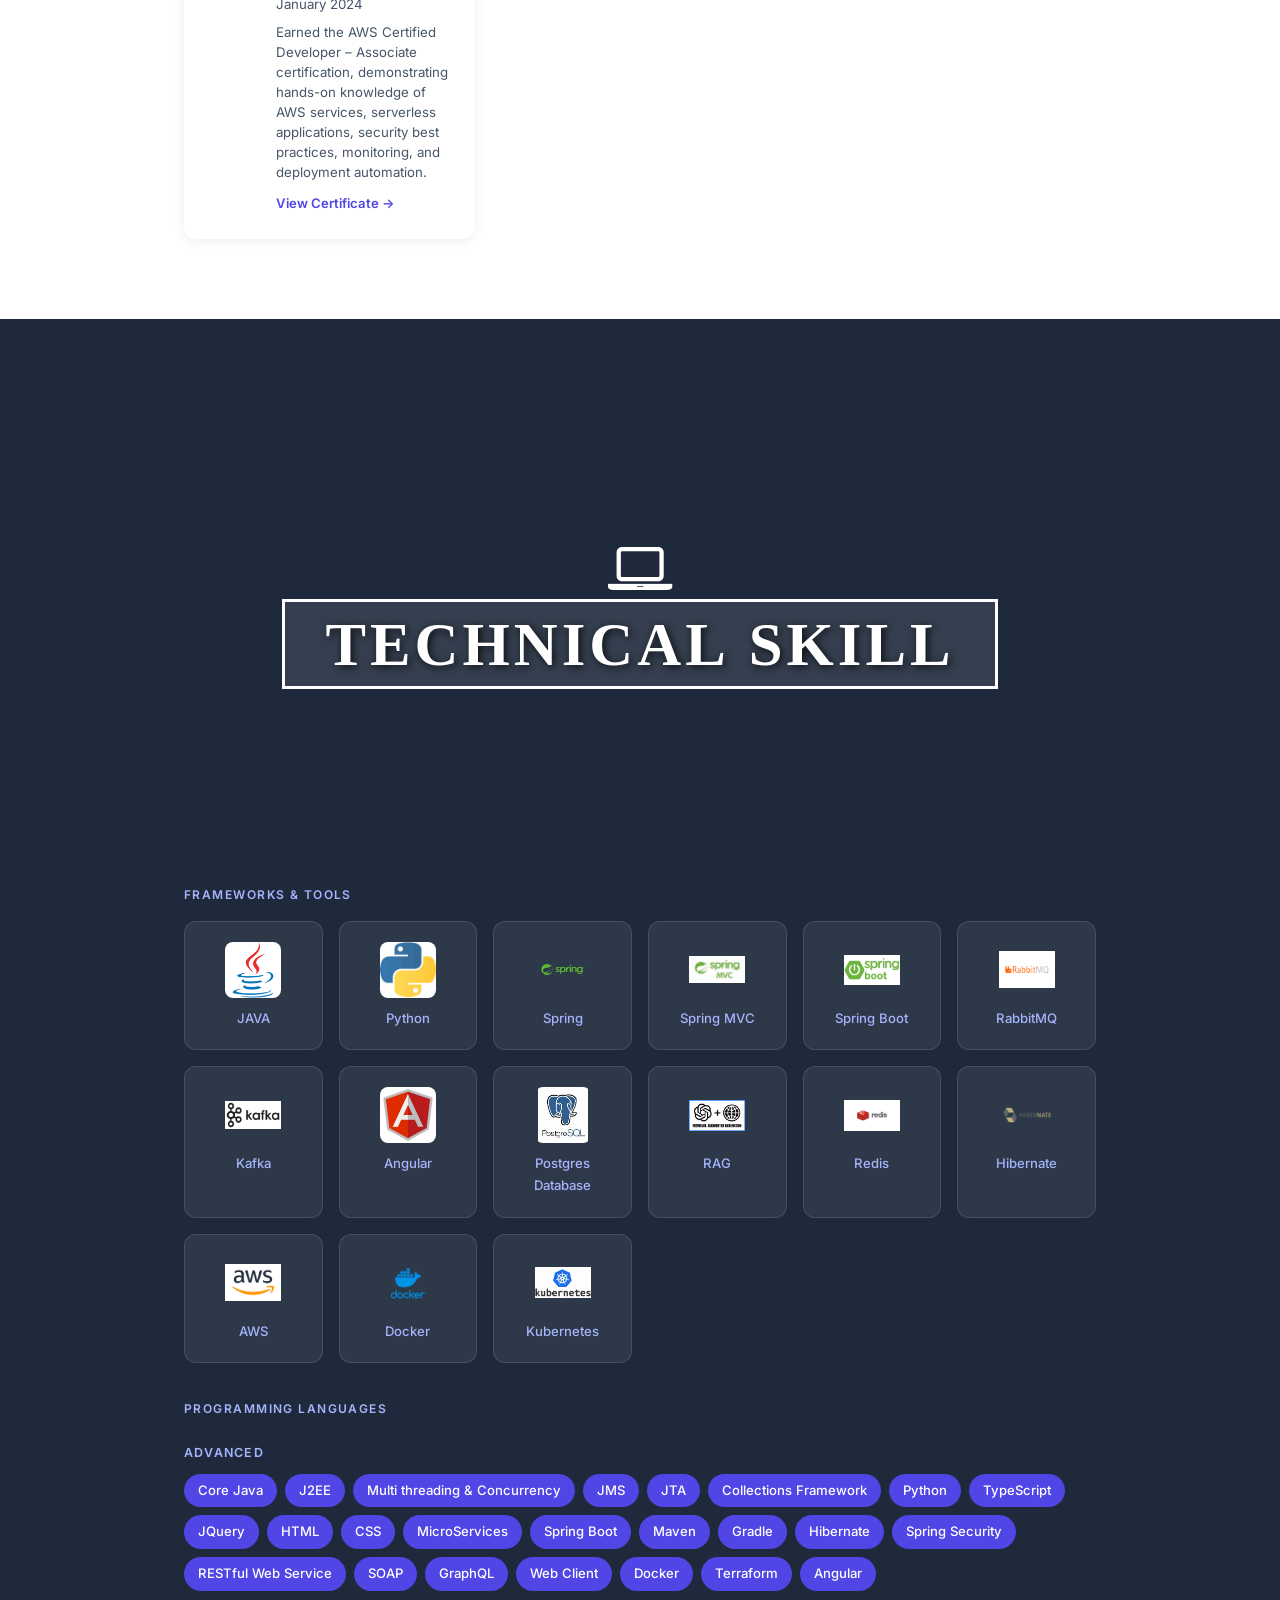
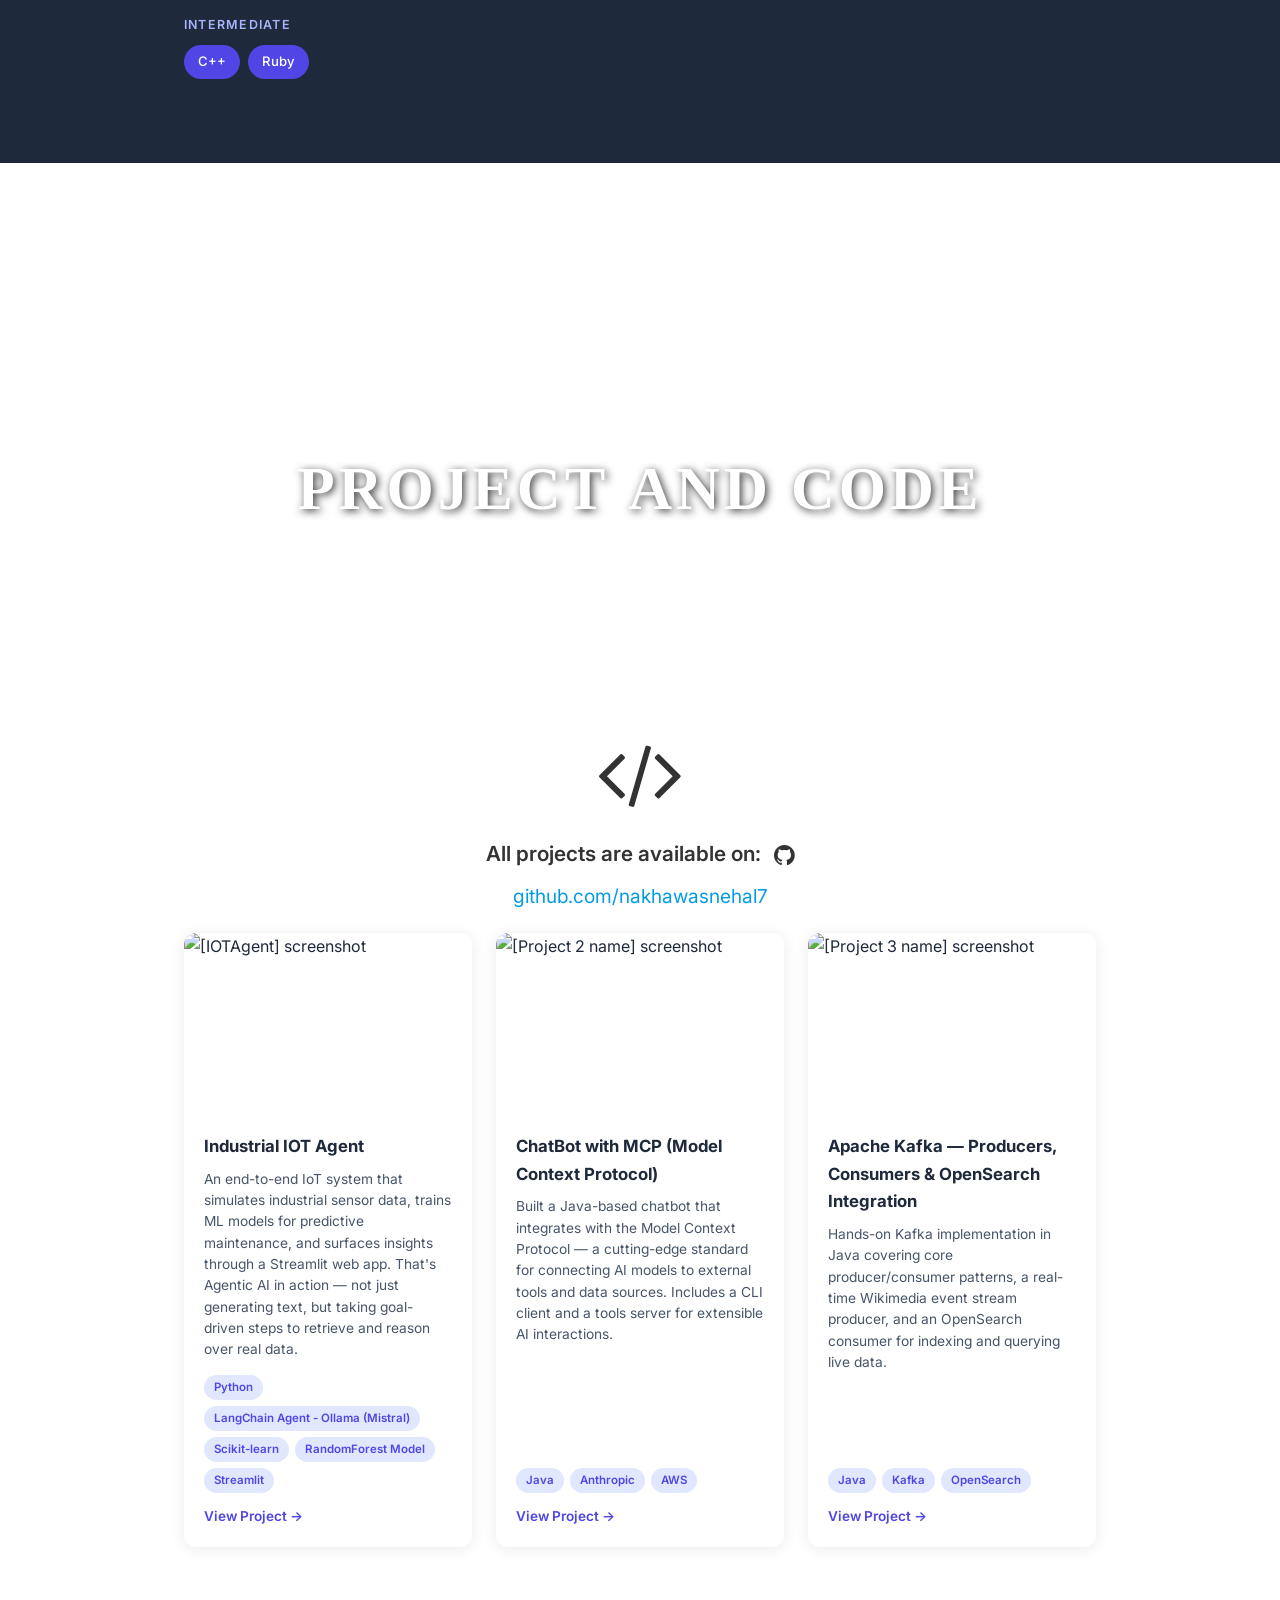
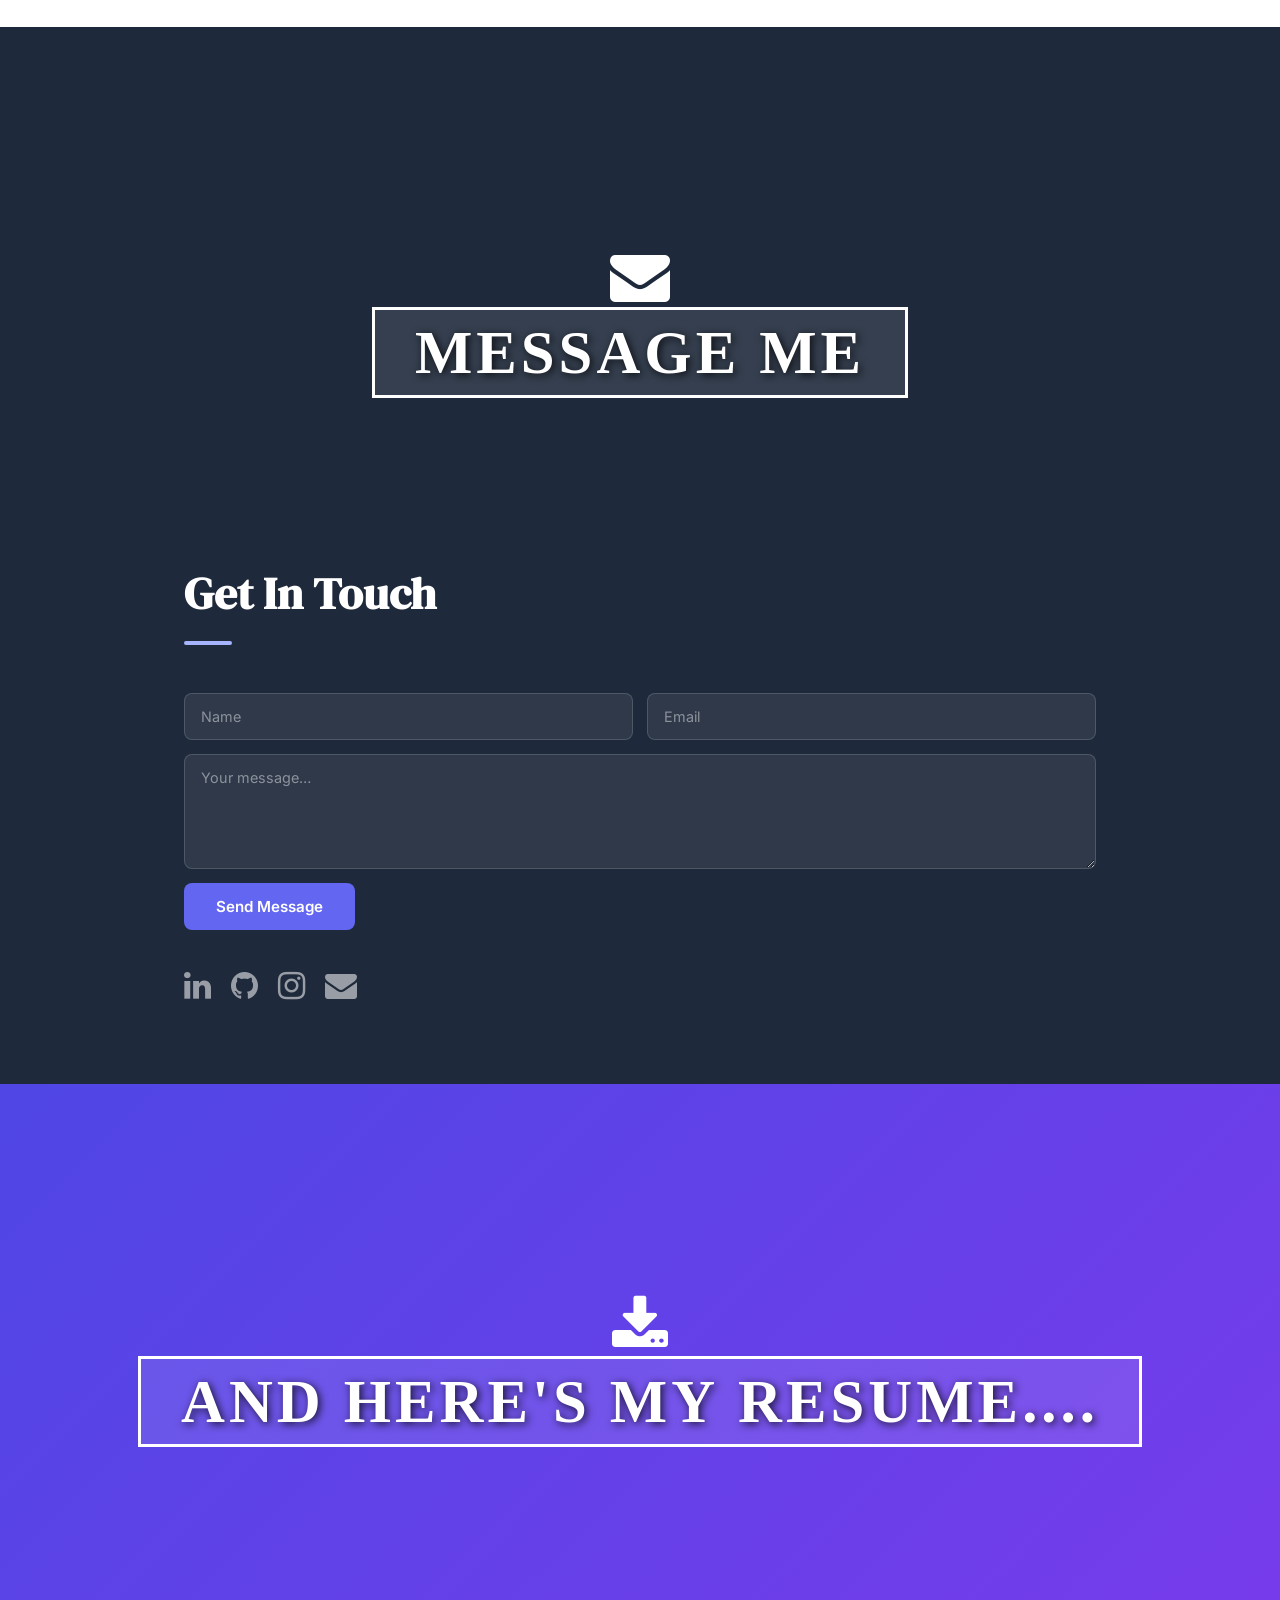
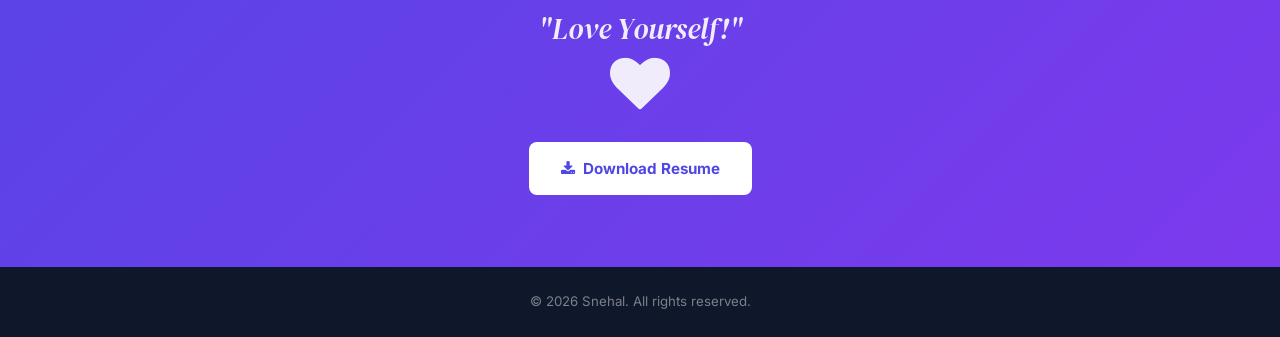
==== commit a5f18bb4: "added few logos and certification" ====
--- a/index.html
+++ b/index.html
@@ -221,7 +221,7 @@
                 <i class="fa fa-star"></i>
                 <a href="https://drive.google.com/file/d/1b84cbSaOQKrP0MsBzzzACNTW6lWknoJ4/view?usp=sharing">Ness
                     Digital Engineering
-                    Experience Letter -></a>
+                     View -></a>
             </li>
         </ul>
 
@@ -276,8 +276,7 @@
             <li>
                 <i class="fa fa-star"></i>
                 <a href="https://drive.google.com/file/d/1rAGd0p-5mi2t53JWroC-H3EE1To5AqOX/view?usp=sharing">Larsen &
-                    Toubro Infotech
-                    Experience Letter -></a>
+                    Toubro Infotech View-></a>
             </li>
         </ul>
 
@@ -335,8 +334,7 @@
             <li>
                 <i class="fa fa-star"></i>
                 <a href="https://drive.google.com/file/d/1sqhn4D_6BEDi_9v0hasgRjxwek2AO82C/view?usp=sharing">Mastek
-                    Limited
-                    Experience Letter -></a>
+                    Limited View-></a>
             </li>
         </ul>
 
@@ -384,8 +382,7 @@
             <li>
                 <i class="fa fa-star"></i>
                 <a href="https://drive.google.com/file/d/13TYfugQibTg98Nu0nC5onvJ0NzkeodyT/view?usp=sharing">Trimax IT
-                    Infrastructure & Services Ltd
-                    Experience Letter -></a>
+                    Infrastructure & Services Ltd View-></a>
             </li>
         </ul>
 
@@ -419,12 +416,75 @@
             <li>
                 <i class="fa fa-star"></i>
                 <a href="https://drive.google.com/file/d/1XNtSwD2l4MXrooZSbUPppvxx8w7sJTfq/view?usp=sharing">A Little
-                    World Private Limited
-                    Experience Letter -></a>
+                    World Private Limited View-></a>
             </li>
         </ul>
     </div>
 </section>
+
+
+<!-- =========================================================
+     ACHIEVEMENTS & CERTIFICATIONS
+========================================================= -->
+<section class="section-block" id="certificates">
+
+<div style="
+    background-image: linear-gradient(rgba(0,0,0,0.5), rgba(0,0,0,0.4)), url('award.png');
+    min-height: 450px;
+    background-attachment: fixed;
+    background-position: center;
+    background-repeat: no-repeat;
+    background-size: cover;
+    display: flex;
+    align-items: center;
+    justify-content: center;
+    text-align: center;
+    ">
+    <div>
+        <i class="fa fa-laptop" style="
+      font-size: 60px;
+      color: #fff;
+      display: block;
+      margin-bottom: 20px;
+    "></br>
+            <span style="
+      font-size: 3.8rem;
+      color: #fff;
+      font-weight: bold;
+      letter-spacing: 4px;
+      text-transform: uppercase;
+      border: 3px solid #fff;
+      padding: 12px 40px;
+      background-color: rgba(255,255,255,0.1);
+      display: inline-block;
+      text-shadow: 2px 2px 8px rgba(0,0,0,0.8);
+    ">ACHIEVEMENTS & CERTIFICATIONS</span> </i>
+    </div>
+</div>
+<div class="section-inner">
+      <h2 class="section-title"></h2>
+
+      <div class="cert-grid">
+
+
+        <div class="cert-card">
+          <img class="cert-logo" src="CompanyLogo/AWS.png" alt="[Org] logo">
+          <div class="cert-body">
+            <h3 class="cert-title">AWS Developer Associate</h3>
+            <p class="cert-issuer"><a href="https://aws.amazon.com/free/?trk=1c57f62a-ad47-4c7c-80ed-ded83a691593&sc_channel=ps&ef_id=9a3f644bd5ee172438fd0e39c57e9bd6:G:s&msads_camp=487441850&msads_ag=1152290033953870&msads_ad=72018295272938&msads_kw=aws&msads_matchtype=p&msads_network=o&msads_device=c&msads_geo={LocationId}&msclkid=9a3f644bd5ee172438fd0e39c57e9bd6">AWS</a></p>
+            <p class="cert-date">January 2024</p>
+            <p>Earned the AWS Certified Developer – Associate certification, demonstrating hands-on knowledge of AWS services,
+                serverless applications, security best practices, monitoring, and deployment automation.</p>
+            <a class="cert-link" href="https://drive.google.com/file/d/1z9CW-DXObJPTIJbrKmjAImDMmy40Vv53/view?usp=sharing">View Certificate →</a>
+          </div>
+        </div>
+
+
+
+      </div>
+    </div>
+  </section>
+
 
 <!-- =========================================================
    TECHNICAL SKILLS
@@ -512,9 +572,17 @@
                 <img src="TechLogo/RAg.png" alt="Tool 6 logo">
                 <p>RAG</p>
             </div>
-            <div class="tool-card">
+  <!--          <div class="tool-card">
                 <img src="TechLogo/TensorFlow.png" alt="Tool 6 logo">
                 <p>TensorFlow</p>
+            </div>-->
+            <div class="tool-card">
+                <img src="TechLogo/Redis.jpg" alt="Tool 6 logo">
+                <p>Redis</p>
+            </div>
+            <div class="tool-card">
+                <img src="TechLogo/hibernate.webp" alt="Tool 6 logo">
+                <p>Hibernate</p>
             </div>
             <div class="tool-card">
                 <img src="TechLogo/AWS.png" alt="Tool 6 logo">
@@ -535,7 +603,12 @@
         <p class="skill-level-label">Advanced</p>
         <div class="chip-row">
             <!-- PLACEHOLDER: Replace each [Language] with your language -->
-            <span class="chip">Java</span>
+            <span class="chip">Core Java</span>
+            <span class="chip">J2EE</span>
+            <span class="chip">Multi threading & Concurrency</span>
+            <span class="chip">JMS</span>
+            <span class="chip">JTA</span>
+            <span class="chip">Collections Framework</span>
             <span class="chip">Python</span>
             <span class="chip">TypeScript</span>
             <span class="chip">JQuery</span>
@@ -548,6 +621,8 @@
             <span class="chip">Hibernate</span>
             <span class="chip">Spring Security</span>
             <span class="chip">RESTful Web Service</span>
+            <span class="chip">SOAP</span>
+            <span class="chip">GraphQL</span>
             <span class="chip">Web Client</span>
             <span class="chip">Docker</span>
             <span class="chip">Terraform</span>
@@ -565,68 +640,6 @@
 </section>
 
 
-<!-- =========================================================
-     ACHIEVEMENTS & CERTIFICATIONS
-========================================================= -->
-<!--
-  <section class="section-block section-accent" id="achievements">
-    <div class="section-inner">
-      <h2 class="section-title">Achievements &amp; Certifications</h2>
-
-      <div class="cert-grid">
-
-        &lt;!&ndash;
-          PLACEHOLDER: One .cert-card per certification / achievement.
-          Replace logo src, title, issuer, date, and description.
-        &ndash;&gt;
-        <div class="cert-card">
-          <img class="cert-logo" src="https://placehold.co/60x60/f0fdf4/16a34a?text=Org" alt="[Org] logo">
-          <div class="cert-body">
-            <h3 class="cert-title">[Certification Name]</h3>
-            <p class="cert-issuer"><a href="#">[Issuing Organization]</a></p>
-            <p class="cert-date">[Month Year]</p>
-            <p>[Short description of what this cert covers or why you pursued it.]</p>
-            <a class="cert-link" href="#">View Certificate →</a>
-          </div>
-        </div>
-
-        <div class="cert-card">
-          <img class="cert-logo" src="https://placehold.co/60x60/eff6ff/2563eb?text=Org" alt="[Org] logo">
-          <div class="cert-body">
-            <h3 class="cert-title">[Certification Name]</h3>
-            <p class="cert-issuer"><a href="#">[Issuing Organization]</a></p>
-            <p class="cert-date">[Month Year]</p>
-            <p>[Short description.]</p>
-            <a class="cert-link" href="#">View Certificate →</a>
-          </div>
-        </div>
-
-        <div class="cert-card">
-          <img class="cert-logo" src="https://placehold.co/60x60/fef9c3/a16207?text=Org" alt="[Org] logo">
-          <div class="cert-body">
-            <h3 class="cert-title">[Certification Name]</h3>
-            <p class="cert-issuer"><a href="#">[Issuing Organization]</a></p>
-            <p class="cert-date">[Month Year]</p>
-            <p>[Short description.]</p>
-            <a class="cert-link" href="#">View Certificate →</a>
-          </div>
-        </div>
-
-        <div class="cert-card">
-          <img class="cert-logo" src="https://placehold.co/60x60/fce7f3/9d174d?text=Org" alt="[Org] logo">
-          <div class="cert-body">
-            <h3 class="cert-title">[Award / Achievement]</h3>
-            <p class="cert-issuer"><a href="#">[Issuing Organization]</a></p>
-            <p class="cert-date">[Month Year]</p>
-            <p>[Short description.]</p>
-            <a class="cert-link" href="#">Learn More →</a>
-          </div>
-        </div>
-
-      </div>
-    </div>
-  </section>
--->
 
 <!-- =========================================================
      PROJECTS
